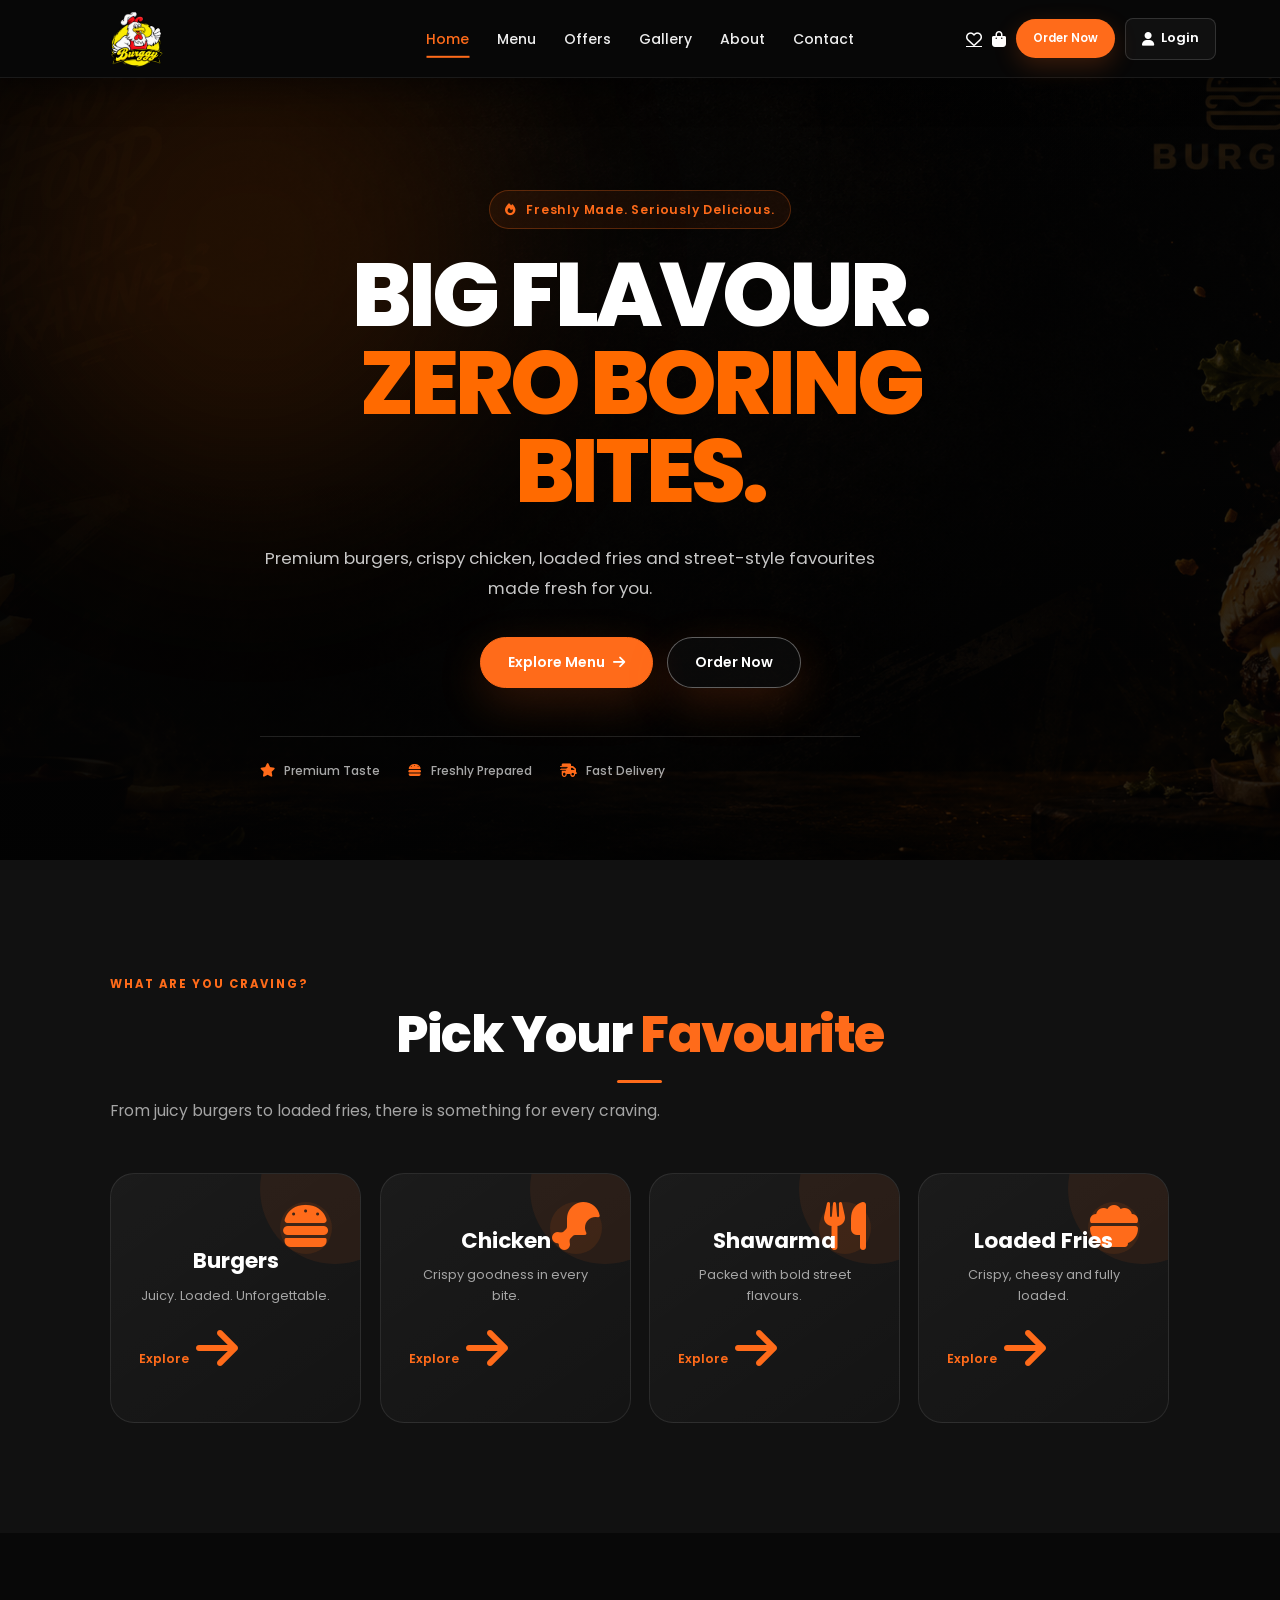
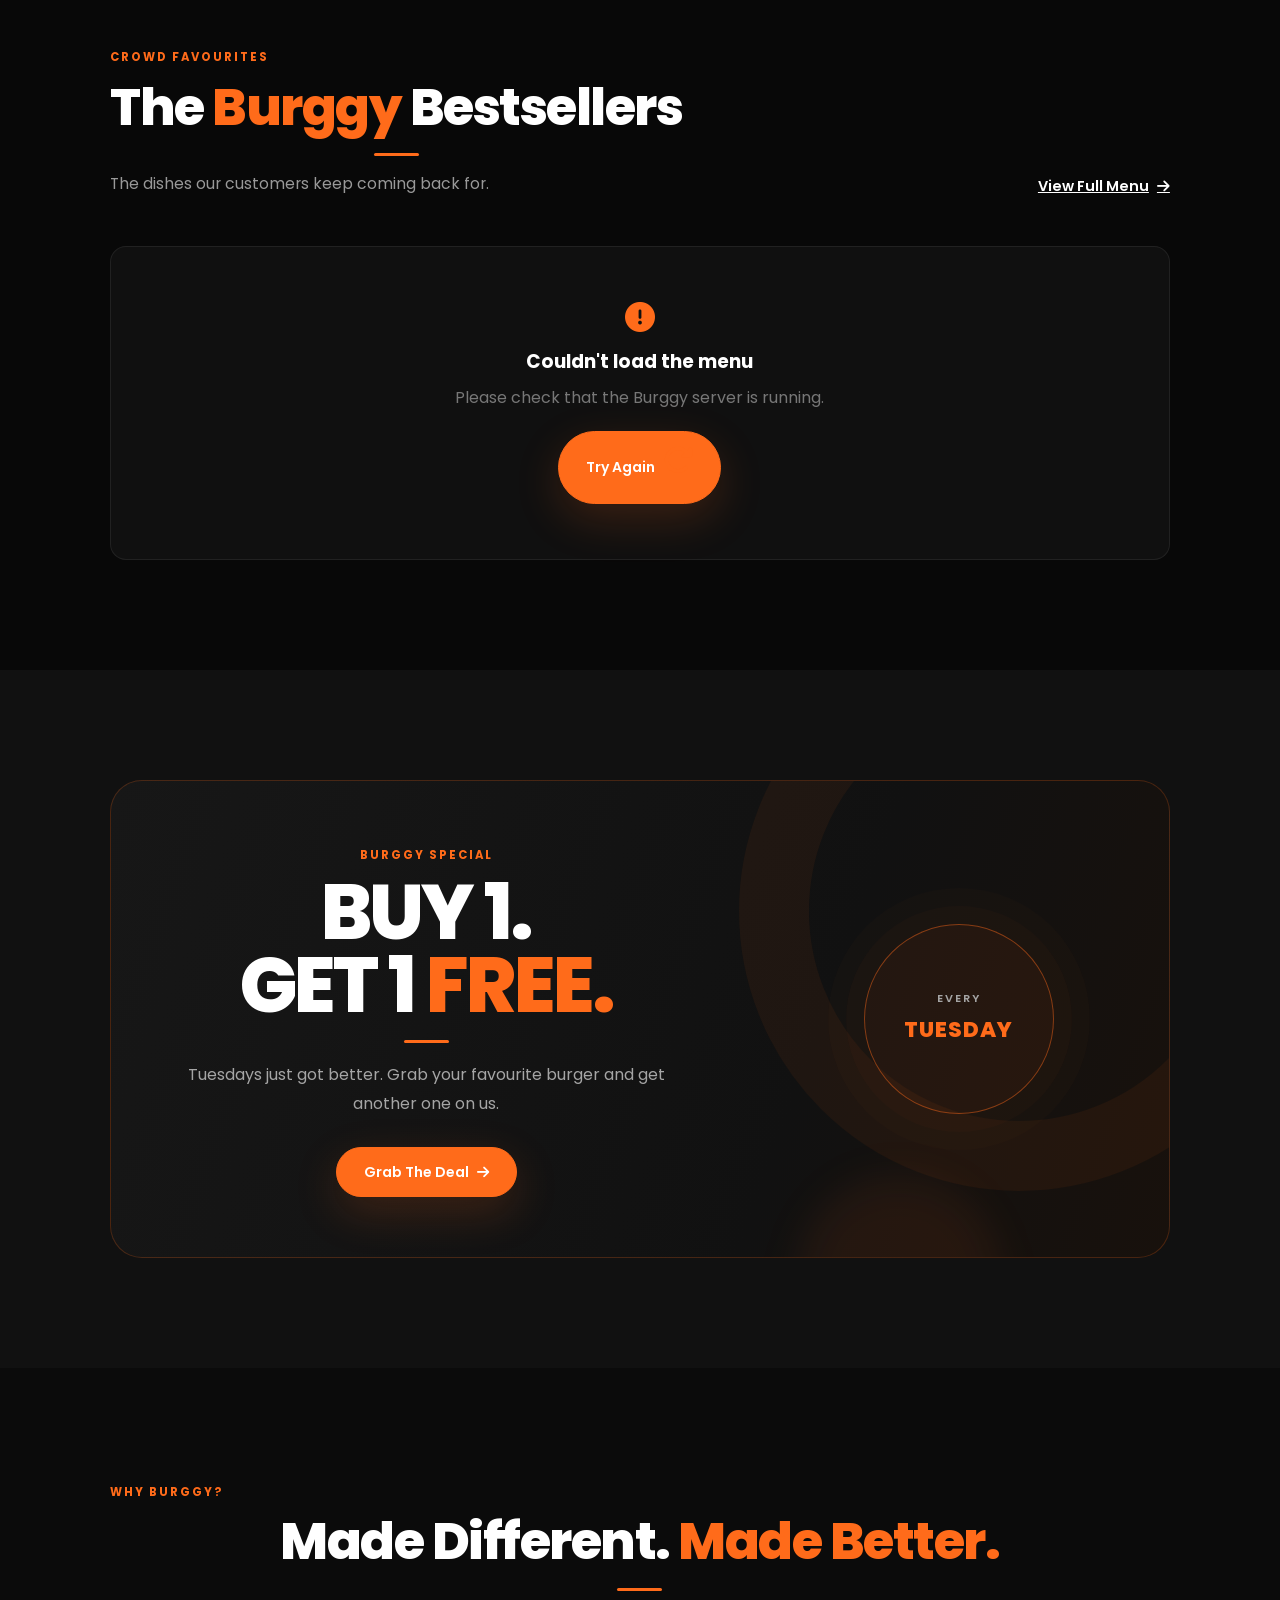
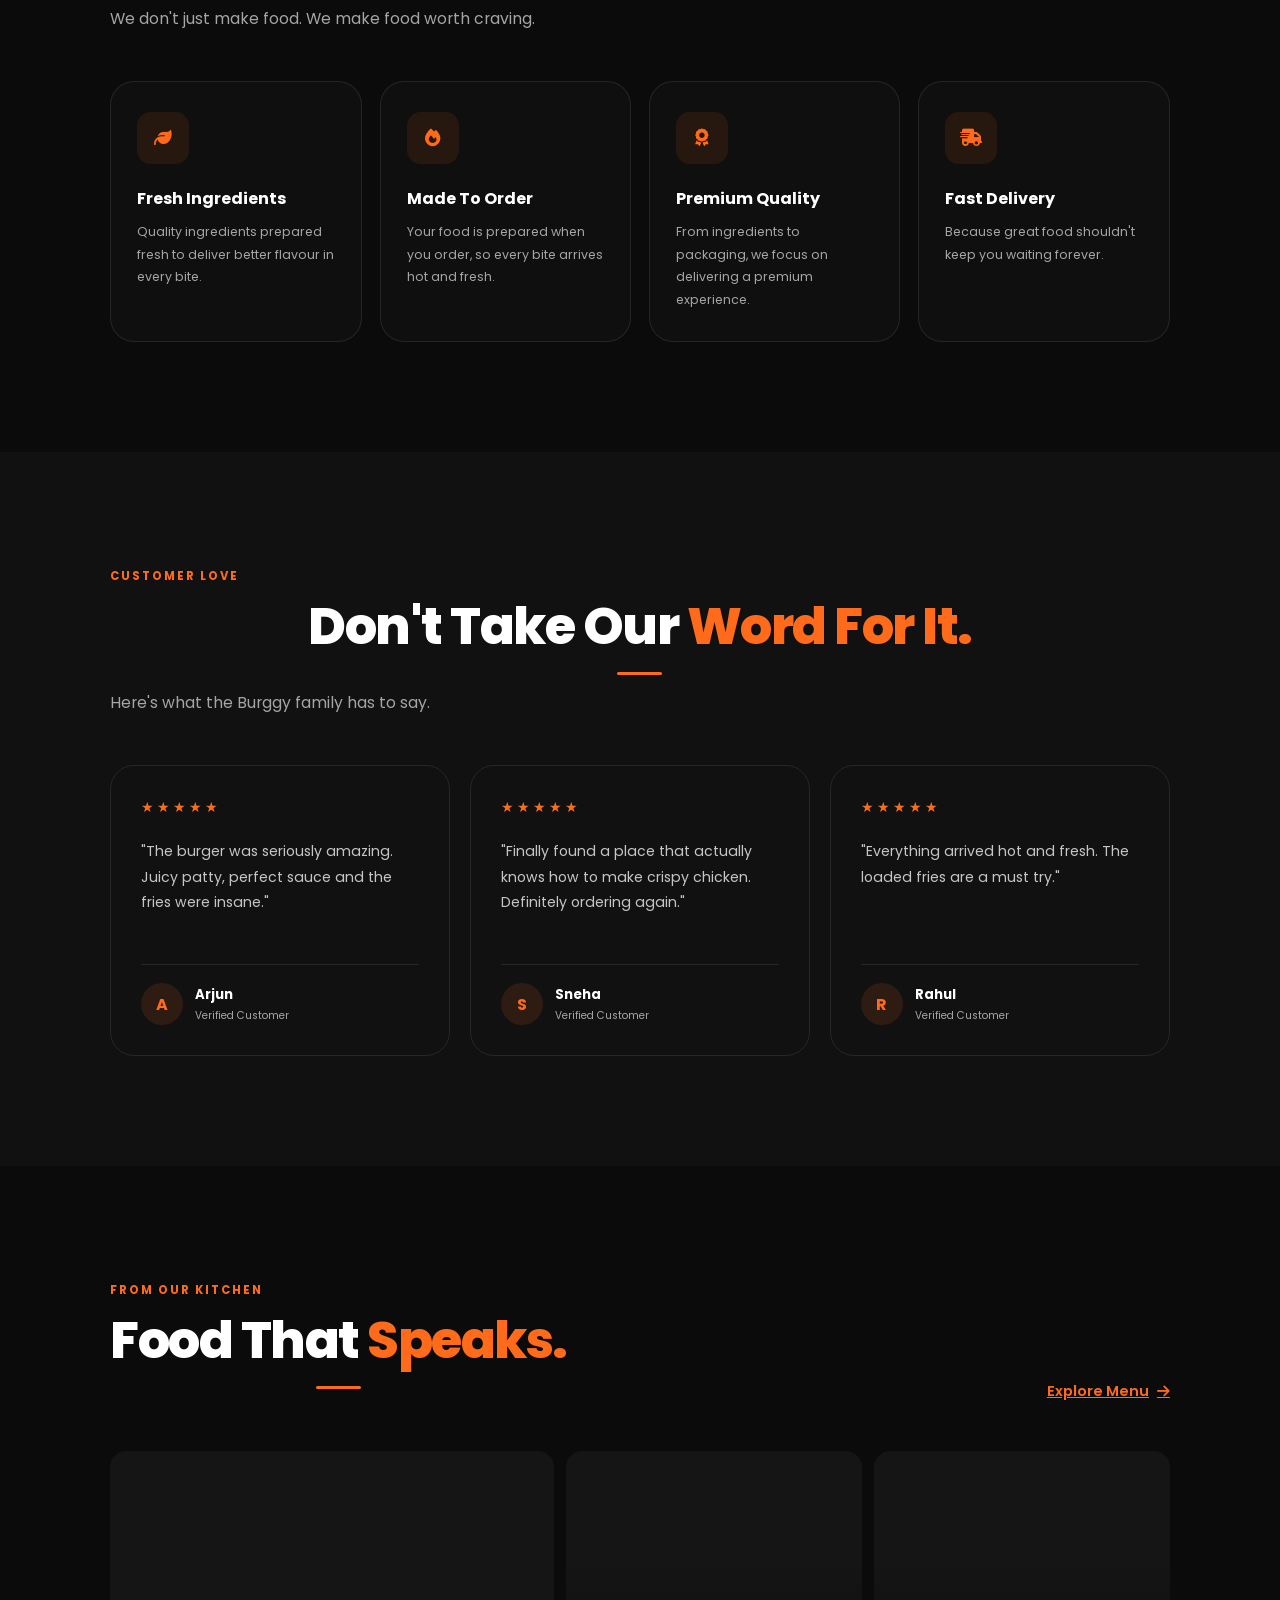
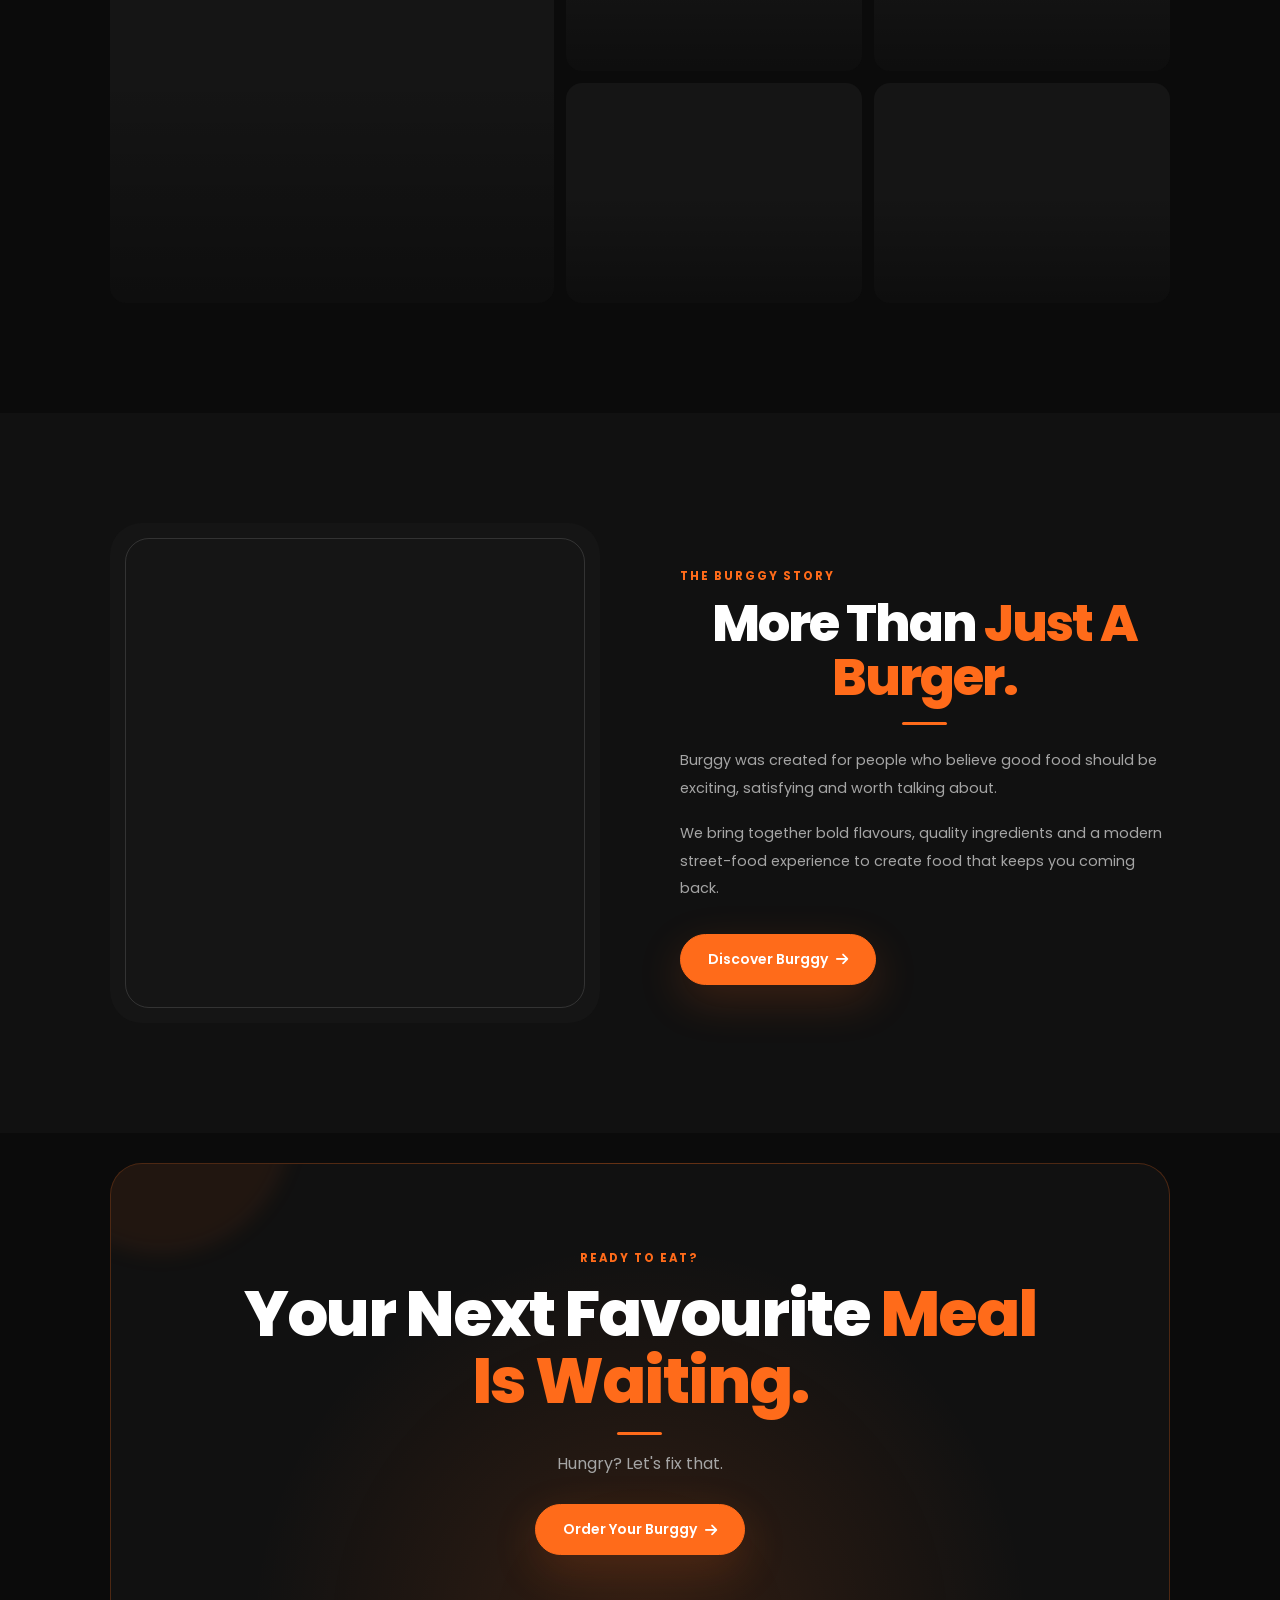
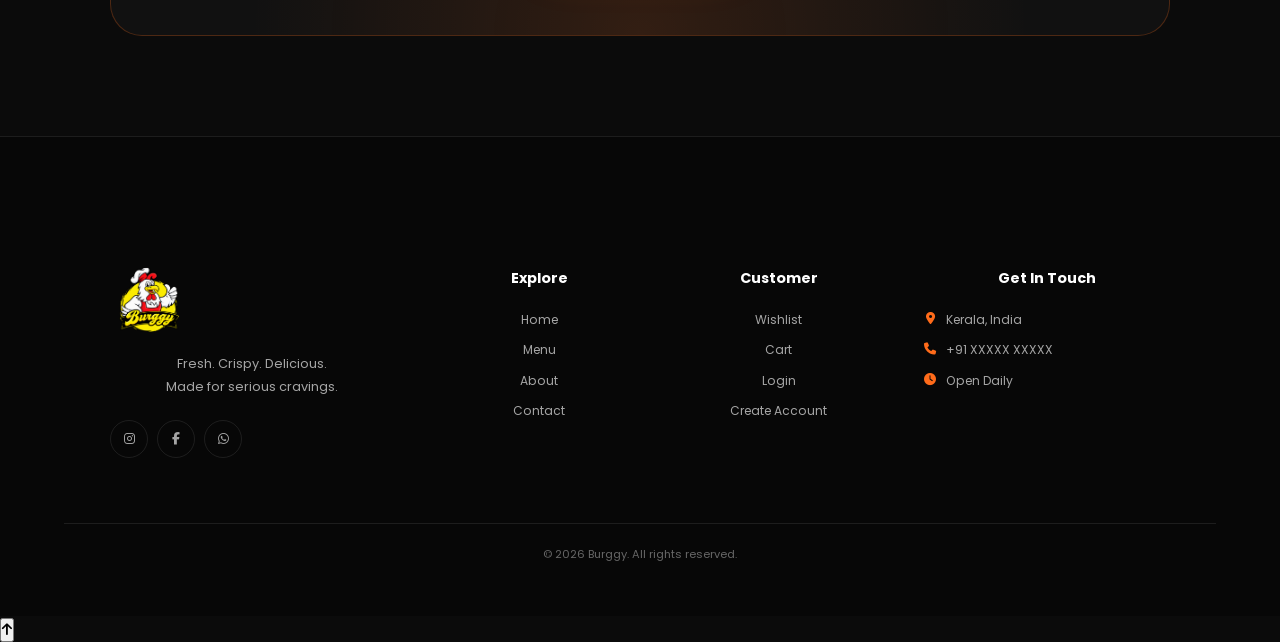
==== index.html @ fb77b7cc "Add files via upload" ====
<!DOCTYPE html>
<html lang="en">

<head>

    <meta charset="UTF-8">

    <meta name="viewport" content="width=device-width, initial-scale=1.0">

    <meta name="description"
        content="Burggy — Premium burgers, crispy chicken, shawarma, loaded fries and more. Freshly made, seriously delicious.">

    <meta name="keywords"
        content="Burggy, burgers, chicken, shawarma, loaded fries, food delivery, restaurant">

    <meta name="author" content="Burggy">

    <title>Burggy | Fresh. Crispy. Delicious.</title>


    <!-- ==============================
         GOOGLE FONT
    =============================== -->

    <link rel="preconnect" href="https://fonts.googleapis.com">

    <link rel="preconnect" href="https://fonts.gstatic.com" crossorigin>

    <link
        href="https://fonts.googleapis.com/css2?family=Poppins:wght@300;400;500;600;700;800&display=swap"
        rel="stylesheet">


    <!-- ==============================
         FONT AWESOME
    =============================== -->

    <link
        rel="stylesheet"
        href="https://cdnjs.cloudflare.com/ajax/libs/font-awesome/6.5.2/css/all.min.css">


   <!-- ==============================
     CSS
=============================== -->

<link rel="stylesheet" href="css/style.css">

<link rel="stylesheet" href="css/responsive.css">

<link rel="stylesheet" href="css/animations.css">


<!-- =====================================================
     PREMIUM BURGGY NAVBAR
====================================================== -->

<style>

    /* PREMIUM BLACK NAVBAR */

    .navbar {
        background: rgba(8, 8, 8, 0.97) !important;

        backdrop-filter: blur(20px);
        -webkit-backdrop-filter: blur(20px);

        border-bottom: 1px solid rgba(255, 255, 255, 0.08);

        box-shadow:
            0 10px 35px rgba(0, 0, 0, 0.45);

        z-index: 9999;

        transition: all 0.3s ease;
    }


    /* LOGO */

    .navbar .logo img {
        display: block;
    }


    /* NAV LINKS */

    .navbar .nav-links a {
        color: #eeeeee !important;

        transition:
            color 0.3s ease,
            transform 0.3s ease;
    }


    .navbar .nav-links a:hover {
        color: #ff6b1a !important;

        transform: translateY(-1px);
    }


    .navbar .nav-links a.active {
        color: #ff6b1a !important;
    }


    /* HEART + CART */

    .navbar .nav-icon {
        color: #ffffff !important;

        transition:
            color 0.3s ease,
            transform 0.3s ease;
    }


    .navbar .nav-icon:hover {
        color: #ff6b1a !important;

        transform: translateY(-2px);
    }


    /* ORDER BUTTON */

    .navbar .btn-small {
        background: #ff6b1a !important;

        color: #ffffff !important;

        border: none !important;

        box-shadow:
            0 8px 25px rgba(255, 107, 26, 0.20);

        transition:
            background 0.3s ease,
            transform 0.3s ease,
            box-shadow 0.3s ease;
    }


    .navbar .btn-small:hover {
        background: #ff7b32 !important;

        color: #ffffff !important;

        transform: translateY(-2px);

        box-shadow:
            0 12px 30px rgba(255, 107, 26, 0.30);
    }


    /* MOBILE NAVBAR */

    @media (max-width: 768px) {

        .navbar {
            background: rgba(8, 8, 8, 0.99) !important;
        }

    }

</style>
</head>


<body>


    <!-- =====================================================
         NAVBAR
    ====================================================== -->

    <header class="navbar">

        <div class="container nav-container">


            <!-- LOGO -->

            <a href="index.html" class="logo">

                <img
                    src="images/burggylogo.png"
                    alt="Burggy Logo">

            </a>


            <!-- NAVIGATION -->

            <nav class="nav-links">

                <a href="index.html" class="active">
                    Home
                </a>

                <a href="menu.html">
                    Menu
                </a>

                <a href="#">
                    Offers
                </a>

                <a href="#">
                    Gallery
                </a>

                <a href="about.html">
                    About
                </a>

                <a href="contact.html">
                    Contact
                </a>

            </nav>


            <!-- NAV ACTIONS -->

            <div class="nav-actions">

                <a
                    href="wishlist.html"
                    class="nav-icon"
                    aria-label="Wishlist">

                    <i class="fa-regular fa-heart"></i>

                </a>


                <a
                    href="cart.html"
                    class="nav-icon"
                    aria-label="Shopping Cart">

                    <i class="fa-solid fa-bag-shopping"></i>

                </a>


                <a
                    href="menu.html"
                    class="btn btn-small">

                    Order Now

                </a>
<a href="login.html" class="nav-login">
    <i class="fa-solid fa-user"></i>
    <span>Login</span>
</a>

            </div>


        </div>

    </header>



    <!-- =====================================================
         HERO SECTION
    ====================================================== -->

    <section class="hero">

        <div class="hero-overlay"></div>


        <div class="container hero-content">


            <span class="hero-tag">

                <i class="fa-solid fa-fire"></i>

                Freshly Made. Seriously Delicious.

            </span>


            <h1>

                BIG FLAVOUR.

                <br>

                <span>
                    ZERO BORING BITES.
                </span>

            </h1>


            <p>

                Premium burgers, crispy chicken, loaded fries
                and street-style favourites made fresh for you.

            </p>


            <div class="hero-buttons">


                <a
                    href="menu.html"
                    class="btn">

                    Explore Menu

                    <i class="fa-solid fa-arrow-right"></i>

                </a>


                <a
                    href="menu.html"
                    class="btn btn-outline">

                    Order Now

                </a>


            </div>


            <!-- TRUST -->

            <div class="hero-trust">


                <div class="trust-item">

                    <i class="fa-solid fa-star"></i>

                    <span>
                        Premium Taste
                    </span>

                </div>


                <div class="trust-item">

                    <i class="fa-solid fa-burger"></i>

                    <span>
                        Freshly Prepared
                    </span>

                </div>


                <div class="trust-item">

                    <i class="fa-solid fa-truck-fast"></i>

                    <span>
                        Fast Delivery
                    </span>

                </div>


            </div>


        </div>

    </section>



    <!-- =====================================================
         CATEGORY SECTION
    ====================================================== -->

    <section class="section categories-section">

        <div class="container">


            <div class="section-heading">


                <span class="section-eyebrow">

                    WHAT ARE YOU CRAVING?

                </span>


                <h2>

                    Pick Your
                    <span>Favourite</span>

                </h2>


                <p>

                    From juicy burgers to loaded fries,
                    there is something for every craving.

                </p>


            </div>



            <div class="category-grid">


                <!-- BURGERS -->

                <a
                    href="menu.html"
                    class="card category-card">

                    <div class="category-icon">

                        <i class="fa-solid fa-burger"></i>

                    </div>


                    <h3>
                        Burgers
                    </h3>


                    <p>
                        Juicy. Loaded. Unforgettable.
                    </p>


                    <span class="category-link">

                        Explore

                        <i class="fa-solid fa-arrow-right"></i>

                    </span>

                </a>



                <!-- CHICKEN -->

                <a
                    href="menu.html"
                    class="card category-card">

                    <div class="category-icon">

                        <i class="fa-solid fa-drumstick-bite"></i>

                    </div>


                    <h3>
                        Chicken
                    </h3>


                    <p>
                        Crispy goodness in every bite.
                    </p>


                    <span class="category-link">

                        Explore

                        <i class="fa-solid fa-arrow-right"></i>

                    </span>

                </a>



                <!-- SHAWARMA -->

                <a
                    href="menu.html"
                    class="card category-card">

                    <div class="category-icon">

                        <i class="fa-solid fa-utensils"></i>

                    </div>


                    <h3>
                        Shawarma
                    </h3>


                    <p>
                        Packed with bold street flavours.
                    </p>


                    <span class="category-link">

                        Explore

                        <i class="fa-solid fa-arrow-right"></i>

                    </span>

                </a>



                <!-- LOADED FRIES -->

                <a
                    href="menu.html"
                    class="card category-card">

                    <div class="category-icon">

                        <i class="fa-solid fa-bowl-food"></i>

                    </div>


                    <h3>
                        Loaded Fries
                    </h3>


                    <p>
                        Crispy, cheesy and fully loaded.
                    </p>


                    <span class="category-link">

                        Explore

                        <i class="fa-solid fa-arrow-right"></i>

                    </span>

                </a>


            </div>

        </div>

    </section>



    <!-- =====================================================
         BEST SELLERS
    ====================================================== -->

    <section class="section best-sellers">

        <div class="container">


            <div class="section-heading section-heading-row">


                <div>


                    <span class="section-eyebrow">

                        CROWD FAVOURITES

                    </span>


                    <h2>

                        The
                        <span>Burggy</span>
                        Bestsellers

                    </h2>


                    <p>

                        The dishes our customers keep coming
                        back for.

                    </p>


                </div>


                <a
                    href="menu.html"
                    class="text-link">

                    View Full Menu

                    <i class="fa-solid fa-arrow-right"></i>

                </a>


            </div>



            <!-- =================================================
                 DYNAMIC FOOD CONTAINER

                 Food will be loaded from:
                 http://localhost:5000/api/foods
            ================================================== -->

            <div
                class="food-grid"
                id="homeBestSellers">


                <!-- LOADING -->

                <div class="home-loading">

                    <i class="fa-solid fa-spinner fa-spin"></i>

                    <span>
                        Loading delicious food...
                    </span>

                </div>


            </div>


        </div>

    </section>



    <!-- =====================================================
         PROMOTIONAL BANNER
    ====================================================== -->

    <section class="section offer-section">

        <div class="container">


            <div class="offer">


                <div class="offer-content">


                    <span class="section-eyebrow">

                        BURGGY SPECIAL

                    </span>


                    <h2>

                        BUY 1.

                        <br>

                        GET 1
                        <span>FREE.</span>

                    </h2>


                    <p>

                        Tuesdays just got better.
                        Grab your favourite burger and
                        get another one on us.

                    </p>


                    <a
                        href="menu.html"
                        class="btn">

                        Grab The Deal

                        <i class="fa-solid fa-arrow-right"></i>

                    </a>


                </div>



                <div class="offer-side">


                    <div class="offer-circle">


                        <span>
                            EVERY
                        </span>


                        <strong>
                            TUESDAY
                        </strong>


                    </div>


                </div>


            </div>

        </div>

    </section>



    <!-- =====================================================
         WHY BURGGY
    ====================================================== -->

    <section class="section why-section">

        <div class="container">


            <div class="section-heading">


                <span class="section-eyebrow">

                    WHY BURGGY?

                </span>


                <h2>

                    Made Different.

                    <span>
                        Made Better.
                    </span>

                </h2>


                <p>

                    We don't just make food.
                    We make food worth craving.

                </p>


            </div>



            <div class="why-grid">


                <!-- WHY 1 -->

                <div class="why-card">


                    <div class="why-icon">

                        <i class="fa-solid fa-leaf"></i>

                    </div>


                    <h3>
                        Fresh Ingredients
                    </h3>


                    <p>

                        Quality ingredients prepared fresh
                        to deliver better flavour in every bite.

                    </p>


                </div>



                <!-- WHY 2 -->

                <div class="why-card">


                    <div class="why-icon">

                        <i class="fa-solid fa-fire"></i>

                    </div>


                    <h3>
                        Made To Order
                    </h3>


                    <p>

                        Your food is prepared when you order,
                        so every bite arrives hot and fresh.

                    </p>


                </div>



                <!-- WHY 3 -->

                <div class="why-card">


                    <div class="why-icon">

                        <i class="fa-solid fa-award"></i>

                    </div>


                    <h3>
                        Premium Quality
                    </h3>


                    <p>

                        From ingredients to packaging,
                        we focus on delivering a premium experience.

                    </p>


                </div>



                <!-- WHY 4 -->

                <div class="why-card">


                    <div class="why-icon">

                        <i class="fa-solid fa-truck-fast"></i>

                    </div>


                    <h3>
                        Fast Delivery
                    </h3>


                    <p>

                        Because great food shouldn't keep
                        you waiting forever.

                    </p>


                </div>


            </div>

        </div>

    </section>



    <!-- =====================================================
         CUSTOMER REVIEWS
    ====================================================== -->

    <section class="section reviews-section">

        <div class="container">


            <div class="section-heading">


                <span class="section-eyebrow">

                    CUSTOMER LOVE

                </span>


                <h2>

                    Don't Take Our

                    <span>
                        Word For It.
                    </span>

                </h2>


                <p>

                    Here's what the Burggy family has to say.

                </p>


            </div>



            <div class="review-grid">


                <!-- REVIEW 1 -->

                <div class="review-card">


                    <div class="review-stars">

                        ★★★★★

                    </div>


                    <p>

                        "The burger was seriously amazing.
                        Juicy patty, perfect sauce and the fries
                        were insane."

                    </p>


                    <div class="review-user">


                        <div class="review-avatar">
                            A
                        </div>


                        <div>

                            <strong>
                                Arjun
                            </strong>

                            <span>
                                Verified Customer
                            </span>

                        </div>


                    </div>


                </div>



                <!-- REVIEW 2 -->

                <div class="review-card">


                    <div class="review-stars">

                        ★★★★★

                    </div>


                    <p>

                        "Finally found a place that actually
                        knows how to make crispy chicken.
                        Definitely ordering again."

                    </p>


                    <div class="review-user">


                        <div class="review-avatar">
                            S
                        </div>


                        <div>

                            <strong>
                                Sneha
                            </strong>

                            <span>
                                Verified Customer
                            </span>

                        </div>


                    </div>


                </div>



                <!-- REVIEW 3 -->

                <div class="review-card">


                    <div class="review-stars">

                        ★★★★★

                    </div>


                    <p>

                        "Everything arrived hot and fresh.
                        The loaded fries are a must try."

                    </p>


                    <div class="review-user">


                        <div class="review-avatar">
                            R
                        </div>


                        <div>

                            <strong>
                                Rahul
                            </strong>

                            <span>
                                Verified Customer
                            </span>

                        </div>


                    </div>


                </div>


            </div>

        </div>

    </section>



    <!-- =====================================================
         FOOD GALLERY
    ====================================================== -->

    <section class="section gallery-section">

        <div class="container">


            <div class="section-heading section-heading-row">


                <div>


                    <span class="section-eyebrow">

                        FROM OUR KITCHEN

                    </span>


                    <h2>

                        Food That

                        <span>
                            Speaks.
                        </span>

                    </h2>


                </div>


                <a
                    href="menu.html"
                    class="text-link">

                    Explore Menu

                    <i class="fa-solid fa-arrow-right"></i>

                </a>


            </div>



            <div class="gallery-grid">


                <div class="gallery-item gallery-large">

                    <img
                        src="images/gallery1.jpg"
                        alt="Burggy food"
                        onerror="this.style.display='none'">

                </div>


                <div class="gallery-item">

                    <img
                        src="images/gallery2.jpg"
                        alt="Burggy burger"
                        onerror="this.style.display='none'">

                </div>


                <div class="gallery-item">

                    <img
                        src="images/gallery3.jpg"
                        alt="Burggy chicken"
                        onerror="this.style.display='none'">

                </div>


                <div class="gallery-item">

                    <img
                        src="images/gallery4.jpg"
                        alt="Burggy fries"
                        onerror="this.style.display='none'">

                </div>


                <div class="gallery-item">

                    <img
                        src="images/gallery5.jpg"
                        alt="Burggy meal"
                        onerror="this.style.display='none'">

                </div>


            </div>

        </div>

    </section>



    <!-- =====================================================
         BRAND STORY
    ====================================================== -->

    <section class="section story-section">

        <div class="container">


            <div class="story-grid">


                <div class="story-image">

                    <img
                        src="images/about-burggy.jpg"
                        alt="Burggy restaurant"
                        onerror="this.style.display='none'">

                </div>


                <div class="story-content">


                    <span class="section-eyebrow">

                        THE BURGGY STORY

                    </span>


                    <h2>

                        More Than

                        <span>
                            Just A Burger.
                        </span>

                    </h2>


                    <p>

                        Burggy was created for people who believe
                        good food should be exciting, satisfying
                        and worth talking about.

                    </p>


                    <p>

                        We bring together bold flavours,
                        quality ingredients and a modern
                        street-food experience to create food
                        that keeps you coming back.

                    </p>


                    <a
                        href="about.html"
                        class="btn">

                        Discover Burggy

                        <i class="fa-solid fa-arrow-right"></i>

                    </a>


                </div>


            </div>

        </div>

    </section>



    <!-- =====================================================
         FINAL CTA
    ====================================================== -->

    <section class="section cta-section">

        <div class="container">


            <div class="cta-box">


                <span class="section-eyebrow">

                    READY TO EAT?

                </span>


                <h2>

                    Your Next Favourite

                    <span>
                        Meal Is Waiting.
                    </span>

                </h2>


                <p>

                    Hungry? Let's fix that.

                </p>


                <a
                    href="menu.html"
                    class="btn">

                    Order Your Burggy

                    <i class="fa-solid fa-arrow-right"></i>

                </a>


            </div>

        </div>

    </section>



    <!-- =====================================================
         FOOTER
    ====================================================== -->

    <footer class="footer">


        <div class="container footer-grid">


            <!-- BRAND -->

            <div class="footer-brand">


                <img
                    src="images/burggylogo.png"
                    alt="Burggy Logo">


                <p>

                    Fresh. Crispy. Delicious.

                    <br>

                    Made for serious cravings.

                </p>


                <div class="social-links">


                    <a
                        href="#"
                        aria-label="Instagram">

                        <i class="fa-brands fa-instagram"></i>

                    </a>


                    <a
                        href="#"
                        aria-label="Facebook">

                        <i class="fa-brands fa-facebook-f"></i>

                    </a>


                    <a
                        href="#"
                        aria-label="WhatsApp">

                        <i class="fa-brands fa-whatsapp"></i>

                    </a>


                </div>


            </div>



            <!-- QUICK LINKS -->

            <div class="footer-column">


                <h4>
                    Explore
                </h4>


                <a href="index.html">
                    Home
                </a>


                <a href="menu.html">
                    Menu
                </a>


                <a href="about.html">
                    About
                </a>


                <a href="contact.html">
                    Contact
                </a>


            </div>



            <!-- CUSTOMER -->

            <div class="footer-column">


                <h4>
                    Customer
                </h4>


                <a href="wishlist.html">
                    Wishlist
                </a>


                <a href="cart.html">
                    Cart
                </a>


                <a href="login.html">
                    Login
                </a>


                <a href="register.html">
                    Create Account
                </a>


            </div>



            <!-- CONTACT -->

            <div class="footer-column">


                <h4>
                    Get In Touch
                </h4>


                <p>

                    <i class="fa-solid fa-location-dot"></i>

                    Kerala, India

                </p>


                <p>

                    <i class="fa-solid fa-phone"></i>

                    +91 XXXXX XXXXX

                </p>


                <p>

                    <i class="fa-solid fa-clock"></i>

                    Open Daily

                </p>


            </div>


        </div>



        <!-- FOOTER BOTTOM -->

        <div class="footer-bottom">


            <div class="container">


                <p>

                    © 2026 Burggy.
                    All rights reserved.

                </p>


            </div>

        </div>


    </footer>



    <!-- =====================================================
         JAVASCRIPT
    ====================================================== -->

    <script src="js/script.js"></script>

    <script src="js/home.js"></script>


</body>

</html>
---- css/style.css ----
/* =========================================================
   BURGGY — PREMIUM DESIGN SYSTEM
   PHASE 1
   ========================================================= */


/* =========================================================
   1. DESIGN TOKENS
   ========================================================= */

:root {
    --bg: #0b0b0b;
    --bg-soft: #111111;
    --bg-card: #161616;
    --bg-card-hover: #1c1c1c;

    --cream: #f7f2e8;
    --cream-soft: #d9d2c5;

    --orange: #ff6b1a;
    --orange-light: #ff8a42;
    --orange-dark: #d94f00;

    --white: #ffffff;
    --text: #f5f5f5;
    --text-muted: #a5a5a5;

    --border: rgba(255, 255, 255, 0.09);
    --border-hover: rgba(255, 107, 26, 0.45);

    --shadow: 0 20px 60px rgba(0, 0, 0, 0.35);
    --shadow-orange: 0 15px 45px rgba(255, 107, 26, 0.18);

    --radius-sm: 10px;
    --radius-md: 16px;
    --radius-lg: 24px;
    --radius-xl: 32px;

    --container: 1280px;

    --transition: 0.3s ease;
}


/* =========================================================
   2. RESET
   ========================================================= */

* {
    margin: 0;
    padding: 0;
    box-sizing: border-box;
    scroll-behavior: smooth;
}

html {
    scroll-behavior: smooth;
}

body {
    font-family: 'Poppins', sans-serif;
    background: var(--bg);
    color: var(--text);
    line-height: 1.6;
    overflow-x: hidden;
}

body::selection {
    background: var(--orange);
    color: var(--white);
}

img {
    max-width: 100%;
    display: block;
}

a {
    color: inherit;
}

button,
input,
textarea,
select {
    font-family: inherit;
}

button {
    cursor: pointer;
}


/* =========================================================
   3. SCROLLBAR
   ========================================================= */

::-webkit-scrollbar {
    width: 8px;
}

::-webkit-scrollbar-track {
    background: #080808;
}

::-webkit-scrollbar-thumb {
    background: #333;
    border-radius: 20px;
}

::-webkit-scrollbar-thumb:hover {
    background: var(--orange);
}


/* =========================================================
   4. GLOBAL CONTAINER
   ========================================================= */

.container {
    width: min(92%, var(--container));
    margin: 0 auto;
}


/* =========================================================
   5. NAVBAR
   ========================================================= */

.navbar {
    position: fixed;
    top: 0;
    left: 0;

    width: 100%;
    min-height: 78px;

    display: flex;
    justify-content: space-between;
    align-items: center;

    padding: 15px 5%;

    background: rgba(10, 10, 10, 0.78);
    backdrop-filter: blur(18px);
    -webkit-backdrop-filter: blur(18px);

    border-bottom: 1px solid rgba(255, 255, 255, 0.06);

    z-index: 1000;

    transition:
        background var(--transition),
        box-shadow var(--transition),
        padding var(--transition);
}

.navbar.scrolled {
    background: rgba(8, 8, 8, 0.95);
    box-shadow: 0 10px 35px rgba(0, 0, 0, 0.35);
}


/* =========================================================
   6. LOGO
   ========================================================= */

.logo {
    display: flex;
    align-items: center;
    text-decoration: none;
}

.logo img {
    width: 145px;
    max-height: 55px;
    object-fit: contain;

    transition:
        transform var(--transition),
        opacity var(--transition);
}

.logo:hover img {
    transform: scale(1.04);
    opacity: 0.9;
}


/* =========================================================
   7. NAVIGATION
   ========================================================= */

.nav-links {
    display: flex;
    align-items: center;
    gap: 32px;

    list-style: none;
}

.nav-links a {
    position: relative;

    color: #d7d7d7;

    text-decoration: none;

    font-size: 14px;
    font-weight: 500;

    transition:
        color var(--transition),
        transform var(--transition);
}

.nav-links a::after {
    content: "";

    position: absolute;
    left: 50%;
    bottom: -8px;

    width: 0;
    height: 2px;

    background: var(--orange);

    transform: translateX(-50%);

    transition: width var(--transition);
}

.nav-links a:hover {
    color: var(--white);
}

.nav-links a:hover::after {
    width: 100%;
}

.nav-links a.active {
    color: var(--white);
}

.nav-links a.active::after {
    width: 100%;
}


/* =========================================================
   8. BUTTON SYSTEM
   ========================================================= */

.btn {
    display: inline-flex;
    align-items: center;
    justify-content: center;
    gap: 8px;

    background: var(--orange);
    color: var(--white);

    padding: 13px 27px;

    border: 1px solid var(--orange);
    border-radius: 999px;

    text-decoration: none;

    font-size: 14px;
    font-weight: 600;

    box-shadow: var(--shadow-orange);

    transition:
        transform var(--transition),
        background var(--transition),
        box-shadow var(--transition);
}

.btn:hover {
    background: var(--orange-light);
    transform: translateY(-3px);
    box-shadow: 0 18px 45px rgba(255, 107, 26, 0.28);
}

.btn:active {
    transform: translateY(-1px);
}


/* =========================================================
   9. OUTLINE BUTTON
   ========================================================= */

.btn-outline {
    display: inline-flex;
    align-items: center;
    justify-content: center;
    gap: 8px;

    padding: 13px 27px;

    border: 1px solid rgba(255, 255, 255, 0.35);
    border-radius: 999px;

    color: var(--white);

    text-decoration: none;

    font-size: 14px;
    font-weight: 600;

    background: rgba(255, 255, 255, 0.03);

    transition:
        background var(--transition),
        border-color var(--transition),
        transform var(--transition);
}

.btn-outline:hover {
    background: var(--white);
    border-color: var(--white);
    color: #111;

    transform: translateY(-3px);
}


/* =========================================================
   10. HERO
   ========================================================= */

.hero {
    position: relative;

    min-height: 100vh;

    display: flex;
    align-items: center;
    justify-content: center;

    padding: 120px 5% 80px;

    text-align: center;

    color: var(--white);

    background:
        linear-gradient(
            90deg,
            rgba(0, 0, 0, 0.86) 0%,
            rgba(0, 0, 0, 0.58) 50%,
            rgba(0, 0, 0, 0.82) 100%
        ),
        url("../images/hero.jpg") center/cover no-repeat;

    isolation: isolate;
}

.hero::before {
    content: "";

    position: absolute;
    inset: 0;

    background:
        radial-gradient(
            circle at 50% 45%,
            rgba(255, 107, 26, 0.10),
            transparent 45%
        );

    z-index: -1;
}

.hero::after {
    content: "";

    position: absolute;
    left: 0;
    right: 0;
    bottom: 0;

    height: 180px;

    background: linear-gradient(
        to bottom,
        transparent,
        var(--bg)
    );

    z-index: -1;
}


/* =========================================================
   11. HERO CONTENT
   ========================================================= */

.hero-content {
    max-width: 850px;
    animation: heroReveal 1s ease forwards;
}

.hero-content h1 {
    font-size: clamp(48px, 7vw, 88px);

    line-height: 1.02;

    letter-spacing: -3px;

    font-weight: 700;

    margin-bottom: 25px;

    color: var(--white);
}

.hero-content h1 span {
    color: var(--orange);
}

.hero-content p {
    max-width: 700px;

    margin: 0 auto 38px;

    color: #d0d0d0;

    font-size: clamp(16px, 2vw, 20px);

    line-height: 1.8;
}

.hero-buttons {
    display: flex;
    justify-content: center;
    align-items: center;
    gap: 14px;
}


/* =========================================================
   12. SECTION SYSTEM
   ========================================================= */

section {
    position: relative;

    padding: 110px 5%;
}

section:nth-of-type(even) {
    background: var(--bg-soft);
}

section h2 {
    position: relative;

    text-align: center;

    color: var(--white);

    font-size: clamp(32px, 4vw, 48px);

    line-height: 1.15;

    letter-spacing: -1px;

    margin-bottom: 55px;
}

section h2::after {
    content: "";

    display: block;

    width: 45px;
    height: 3px;

    margin: 18px auto 0;

    border-radius: 10px;

    background: var(--orange);
}


/* =========================================================
   13. SECTION LABEL
   ========================================================= */

.section-label {
    display: block;

    margin-bottom: 12px;

    text-align: center;

    color: var(--orange);

    font-size: 12px;
    font-weight: 700;

    text-transform: uppercase;
    letter-spacing: 3px;
}


/* =========================================================
   14. CATEGORY CARDS
   ========================================================= */

.cards {
    max-width: var(--container);
    margin: 0 auto;

    display: grid;

    grid-template-columns:
        repeat(auto-fit, minmax(220px, 1fr));

    gap: 22px;
}

.card {
    position: relative;

    padding: 38px 28px;

    background:
        linear-gradient(
            145deg,
            #181818,
            #101010
        );

    border: 1px solid var(--border);

    border-radius: var(--radius-lg);

    text-align: center;

    overflow: hidden;

    transition:
        transform var(--transition),
        border-color var(--transition),
        background var(--transition),
        box-shadow var(--transition);
}

.card::before {
    content: "";

    position: absolute;

    width: 130px;
    height: 130px;

    top: -70px;
    right: -70px;

    border-radius: 50%;

    background: rgba(255, 107, 26, 0.10);

    transition: transform 0.5s ease;
}

.card:hover {
    transform: translateY(-8px);

    border-color: var(--border-hover);

    background: var(--bg-card-hover);

    box-shadow: var(--shadow);
}

.card:hover::before {
    transform: scale(2);
}

.card i {
    position: relative;

    font-size: 48px;

    color: var(--orange);

    margin-bottom: 22px;

    transition:
        transform var(--transition),
        color var(--transition);
}

.card:hover i {
    transform: scale(1.08);
    color: var(--orange-light);
}

.card h3 {
    position: relative;

    color: var(--white);

    font-size: 20px;

    margin-bottom: 8px;
}

.card p {
    position: relative;

    color: var(--text-muted);

    font-size: 14px;
}


/* =========================================================
   15. FOOD GRID
   ========================================================= */

.food-grid {
    max-width: var(--container);
    margin: 0 auto;

    display: grid;

    grid-template-columns:
        repeat(auto-fit, minmax(270px, 1fr));

    gap: 25px;
}


/* =========================================================
   16. FOOD CARD
   ========================================================= */

.food-card {
    position: relative;

    background: var(--bg-card);

    border: 1px solid var(--border);

    border-radius: var(--radius-lg);

    overflow: hidden;

    box-shadow: 0 15px 45px rgba(0, 0, 0, 0.20);

    transition:
        transform var(--transition),
        border-color var(--transition),
        box-shadow var(--transition);
}

.food-card:hover {
    transform: translateY(-8px);

    border-color: var(--border-hover);

    box-shadow: 0 25px 60px rgba(0, 0, 0, 0.38);
}


/* =========================================================
   17. FOOD IMAGE
   ========================================================= */

.food-card img {
    width: 100%;
    height: 245px;

    object-fit: cover;

    transition:
        transform 0.6s ease,
        filter 0.6s ease;
}

.food-card:hover img {
    transform: scale(1.06);
    filter: brightness(1.05);
}


/* =========================================================
   18. FOOD CONTENT
   ========================================================= */

.food-card h3 {
    padding: 22px 22px 8px;

    color: var(--white);

    font-size: 20px;
    font-weight: 600;
}

.food-card p {
    padding: 0 22px;

    color: var(--text-muted);

    font-size: 14px;

    line-height: 1.7;
}

.food-card span {
    display: block;

    padding: 18px 22px;

    color: var(--orange);

    font-size: 23px;
    font-weight: 700;
}


/* =========================================================
   19. FOOD CARD BUTTON
   ========================================================= */

.food-card button {
    width: calc(100% - 44px);

    margin: 0 22px 22px;

    padding: 13px 18px;

    border: 1px solid var(--orange);

    border-radius: 12px;

    background: var(--orange);

    color: var(--white);

    font-size: 14px;
    font-weight: 600;

    transition:
        background var(--transition),
        transform var(--transition),
        box-shadow var(--transition);
}

.food-card button:hover {
    background: var(--orange-light);

    transform: translateY(-2px);

    box-shadow: var(--shadow-orange);
}


/* =========================================================
   20. OFFER SECTION
   ========================================================= */

.offer {
    position: relative;

    overflow: hidden;

    background:
        radial-gradient(
            circle at 20% 50%,
            rgba(255, 107, 26, 0.20),
            transparent 35%
        ),
        linear-gradient(
            135deg,
            #17100c,
            #0d0d0d
        );

    color: var(--white);

    text-align: center;

    border-top: 1px solid rgba(255, 107, 26, 0.12);
    border-bottom: 1px solid rgba(255, 107, 26, 0.12);
}

.offer::before {
    content: "";

    position: absolute;

    width: 300px;
    height: 300px;

    right: -100px;
    top: -150px;

    border-radius: 50%;

    border: 1px solid rgba(255, 107, 26, 0.15);
}

.offer h1 {
    position: relative;

    font-size: clamp(42px, 6vw, 72px);

    line-height: 1;

    margin: 20px 0;

    color: var(--white);

    letter-spacing: -2px;
}

.offer h1 span {
    color: var(--orange);
}

.offer p {
    position: relative;

    max-width: 600px;

    margin: 0 auto 30px;

    color: var(--cream-soft);

    font-size: 16px;
}


/* =========================================================
   21. CONTACT
   ========================================================= */

.contact {
    text-align: center;

    background: var(--bg);
}

.contact p {
    margin: 13px 0;

    color: var(--text-muted);

    font-size: 16px;
}

.contact p strong {
    color: var(--white);
}


/* =========================================================
   22. FOOTER
   ========================================================= */

footer {
    padding: 55px 5% 30px;

    background: #070707;

    color: var(--text-muted);

    text-align: center;

    border-top: 1px solid rgba(255, 255, 255, 0.06);
}

footer p {
    font-size: 13px;
}

footer a {
    color: var(--cream-soft);

    text-decoration: none;

    transition: color var(--transition);
}

footer a:hover {
    color: var(--orange);
}


/* =========================================================
   23. UTILITY CLASSES
   ========================================================= */

.text-orange {
    color: var(--orange);
}

.text-center {
    text-align: center;
}

.hidden {
    opacity: 0;

    transform: translateY(40px);

    transition:
        opacity 0.8s ease,
        transform 0.8s ease;
}

.show {
    opacity: 1;

    transform: translateY(0);
}


/* =========================================================
   24. PREMIUM DIVIDER
   ========================================================= */

.premium-divider {
    width: 100%;
    height: 1px;

    background:
        linear-gradient(
            90deg,
            transparent,
            rgba(255, 107, 26, 0.45),
            transparent
        );

    margin: 10px 0;
}


/* =========================================================
   25. FOCUS STATES
   ========================================================= */

a:focus-visible,
button:focus-visible,
input:focus-visible,
textarea:focus-visible,
select:focus-visible {
    outline: 2px solid var(--orange);
    outline-offset: 3px;
}


/* =========================================================
   26. HERO ANIMATION
   ========================================================= */

@keyframes heroReveal {

    from {
        opacity: 0;
        transform: translateY(25px);
    }

    to {
        opacity: 1;
        transform: translateY(0);
    }

}


/* =========================================================
   27. FLOATING ANIMATION
   ========================================================= */

@keyframes floating {

    0%,
    100% {
        transform: translateY(0);
    }

    50% {
        transform: translateY(-8px);
    }

}

.float {
    animation: floating 4s ease-in-out infinite;
}


/* =========================================================
   28. RESPONSIVE — TABLET
   ========================================================= */

@media (max-width: 992px) {

    .navbar {
        padding: 14px 4%;
    }

    .nav-links {
        gap: 20px;
    }

    .nav-links a {
        font-size: 13px;
    }

    .logo img {
        width: 125px;
    }

    section {
        padding: 90px 5%;
    }

    .food-grid {
        grid-template-columns:
            repeat(2, minmax(0, 1fr));
    }

}


/* =========================================================
   29. RESPONSIVE — MOBILE
   ========================================================= */

@media (max-width: 768px) {

    .navbar {
        position: relative;

        flex-direction: column;

        gap: 14px;

        padding: 15px 5%;
    }

    .nav-links {
        width: 100%;

        display: flex;

        flex-wrap: wrap;

        justify-content: center;

        gap: 14px 20px;
    }

    .nav-links a {
        font-size: 12px;
    }

    .hero {
        min-height: 90vh;

        padding:
            90px 5% 70px;
    }

    .hero-content h1 {
        font-size: clamp(42px, 12vw, 60px);

        letter-spacing: -2px;
    }

    .hero-content p {
        font-size: 15px;

        line-height: 1.7;
    }

    .hero-buttons {
        flex-direction: column;

        width: 100%;
    }

    .hero-buttons .btn,
    .hero-buttons .btn-outline {
        width: min(100%, 280px);
    }

    section {
        padding: 75px 5%;
    }

    section h2 {
        font-size: 32px;

        margin-bottom: 40px;
    }

    .cards {
        grid-template-columns:
            repeat(2, minmax(0, 1fr));

        gap: 14px;
    }

    .card {
        padding: 28px 15px;
    }

    .card i {
        font-size: 38px;
    }

    .card h3 {
        font-size: 16px;
    }

    .food-grid {
        grid-template-columns: 1fr;

        gap: 20px;
    }

    .food-card img {
        height: 230px;
    }

    .offer h1 {
        font-size: 44px;
    }

}


/* =========================================================
   30. RESPONSIVE — SMALL MOBILE
   ========================================================= */

@media (max-width: 480px) {

    .navbar {
        gap: 12px;
    }

    .logo img {
        width: 115px;
    }

    .nav-links {
        gap: 10px 14px;
    }

    .nav-links a {
        font-size: 11px;
    }

    .hero {
        min-height: 85vh;
    }

    .hero-content h1 {
        font-size: 40px;
    }

    .hero-content p {
        font-size: 14px;
    }

    .cards {
        grid-template-columns: 1fr 1fr;
    }

    .card {
        padding: 24px 10px;
    }

    .card i {
        font-size: 32px;
        margin-bottom: 12px;
    }

    .card h3 {
        font-size: 14px;
    }

    .food-card h3 {
        font-size: 18px;
    }

    .offer h1 {
        font-size: 36px;
    }

}


/* =========================================================
   31. REDUCED MOTION
   ========================================================= */

@media (prefers-reduced-motion: reduce) {

    *,
    *::before,
    *::after {
        scroll-behavior: auto !important;

        animation-duration: 0.01ms !important;
        animation-iteration-count: 1 !important;

        transition-duration: 0.01ms !important;
    }

}
/* =========================================================
   BURGGY — PHASE 2
   PREMIUM HOMEPAGE SECTIONS
========================================================= */


/* =========================================================
   SECTION HEADINGS
========================================================= */

.section-eyebrow {
    display: inline-block;
    margin-bottom: 12px;

    font-size: 0.72rem;
    font-weight: 700;

    letter-spacing: 2px;
    text-transform: uppercase;

    color: var(--orange);
}

.section-heading {
    margin-bottom: 48px;
}

.section-heading h2 {
    margin: 0 0 14px;

    font-size: clamp(2rem, 4vw, 3.2rem);
    line-height: 1.1;

    font-weight: 800;
    letter-spacing: -1.5px;
}

.section-heading h2 span {
    color: var(--orange);
}

.section-heading p {
    max-width: 600px;
    margin: 0;

    color: var(--text-muted);

    font-size: 0.98rem;
    line-height: 1.8;
}

.section-heading-row {
    display: flex;
    justify-content: space-between;
    align-items: flex-end;
    gap: 30px;
}

.text-link {
    display: inline-flex;
    align-items: center;
    gap: 8px;

    color: var(--orange);

    font-size: 0.9rem;
    font-weight: 600;

    white-space: nowrap;

    transition: 0.3s ease;
}

.text-link:hover {
    gap: 13px;
    color: var(--orange-light);
}


/* =========================================================
   HERO
========================================================= */

.hero {
    min-height: 780px;

    display: flex;
    align-items: center;

    position: relative;

    background:
        linear-gradient(
            90deg,
            rgba(5, 5, 5, 0.94) 0%,
            rgba(5, 5, 5, 0.78) 45%,
            rgba(5, 5, 5, 0.30) 100%
        ),
        url("../images/hero.jpg") center/cover no-repeat;

    overflow: hidden;
}

.hero::after {
    content: "";

    position: absolute;

    inset: 0;

    background:
        radial-gradient(
            circle at 75% 50%,
            rgba(255, 107, 26, 0.12),
            transparent 35%
        );

    pointer-events: none;
}

.hero-content {
    position: relative;
    z-index: 2;

    max-width: 760px;

    padding-top: 70px;
}

.hero-tag {
    display: inline-flex;
    align-items: center;
    gap: 9px;

    margin-bottom: 22px;

    padding: 9px 15px;

    border: 1px solid rgba(255, 107, 26, 0.28);

    border-radius: 50px;

    background: rgba(255, 107, 26, 0.08);

    color: var(--orange);

    font-size: 0.76rem;
    font-weight: 600;

    letter-spacing: 0.8px;
}

.hero-tag i {
    font-size: 0.75rem;
}

.hero h1 {
    margin: 0;

    font-size: clamp(3.2rem, 7vw, 6.4rem);

    line-height: 0.98;

    font-weight: 800;

    letter-spacing: -4px;

    color: #fff;
}

.hero h1 span {
    color: var(--orange);
}

.hero-content > p {
    max-width: 590px;

    margin: 28px 0 34px;

    color: rgba(255, 255, 255, 0.72);

    font-size: 1.05rem;

    line-height: 1.8;
}

.hero-buttons {
    display: flex;
    align-items: center;
    gap: 14px;

    margin-bottom: 48px;
}

.hero-trust {
    display: flex;
    align-items: center;
    gap: 28px;

    padding-top: 24px;

    border-top: 1px solid rgba(255, 255, 255, 0.12);

    max-width: 600px;
}

.trust-item {
    display: flex;
    align-items: center;
    gap: 9px;

    color: rgba(255, 255, 255, 0.65);

    font-size: 0.76rem;
    font-weight: 500;
}

.trust-item i {
    color: var(--orange);

    font-size: 0.85rem;
}


/* =========================================================
   CATEGORY SECTION
========================================================= */

.categories-section {
    position: relative;
}

.category-grid {
    display: grid;

    grid-template-columns: repeat(4, 1fr);

    gap: 18px;
}

.category-card {
    position: relative;

    min-height: 250px;

    display: flex;
    flex-direction: column;
    justify-content: flex-end;

    padding: 28px;

    overflow: hidden;

    text-decoration: none;

    border: 1px solid var(--border);

    border-radius: var(--radius-lg);

    background:
        linear-gradient(
            145deg,
            rgba(255, 255, 255, 0.045),
            rgba(255, 255, 255, 0.015)
        );

    transition:
        transform 0.35s ease,
        border-color 0.35s ease,
        background 0.35s ease;
}

.category-card::before {
    content: "";

    position: absolute;

    width: 150px;
    height: 150px;

    top: -60px;
    right: -50px;

    border-radius: 50%;

    background: rgba(255, 107, 26, 0.08);

    transition: 0.4s ease;
}

.category-card:hover {
    transform: translateY(-8px);

    border-color: rgba(255, 107, 26, 0.45);

    background:
        linear-gradient(
            145deg,
            rgba(255, 107, 26, 0.09),
            rgba(255, 255, 255, 0.025)
        );
}

.category-card:hover::before {
    transform: scale(1.4);

    background: rgba(255, 107, 26, 0.13);
}

.category-icon {
    position: absolute;

    top: 28px;
    right: 28px;

    width: 52px;
    height: 52px;

    display: grid;
    place-items: center;

    border-radius: 50%;

    background: rgba(255, 107, 26, 0.10);

    color: var(--orange);

    font-size: 1.2rem;

    transition: 0.35s ease;
}

.category-card:hover .category-icon {
    transform: rotate(-8deg) scale(1.08);

    background: var(--orange);

    color: #fff;
}

.category-card h3 {
    position: relative;
    z-index: 1;

    margin: 0 0 7px;

    font-size: 1.35rem;
    font-weight: 700;

    color: #fff;
}

.category-card p {
    position: relative;
    z-index: 1;

    margin: 0 0 18px;

    color: var(--text-muted);

    font-size: 0.8rem;
    line-height: 1.6;
}

.category-link {
    position: relative;
    z-index: 1;

    display: inline-flex;
    align-items: center;
    gap: 7px;

    color: var(--orange);

    font-size: 0.78rem;
    font-weight: 600;

    transition: 0.3s ease;
}

.category-card:hover .category-link {
    gap: 11px;
}


/* =========================================================
   BEST SELLERS
========================================================= */

.best-sellers {
    background: var(--surface);
}

.food-grid {
    display: grid;

    grid-template-columns: repeat(4, 1fr);

    gap: 20px;
}

.food-card {
    overflow: hidden;

    border: 1px solid var(--border);

    border-radius: var(--radius-lg);

    background: var(--card);

    transition:
        transform 0.35s ease,
        border-color 0.35s ease,
        box-shadow 0.35s ease;
}

.food-card:hover {
    transform: translateY(-7px);

    border-color: rgba(255, 107, 26, 0.35);

    box-shadow: 0 18px 50px rgba(0, 0, 0, 0.35);
}

.food-image {
    position: relative;

    height: 245px;

    overflow: hidden;

    background: #151515;
}

.food-image img {
    width: 100%;
    height: 100%;

    display: block;

    object-fit: cover;

    transition: transform 0.55s ease;
}

.food-card:hover .food-image img {
    transform: scale(1.07);
}

.food-badge {
    position: absolute;

    top: 14px;
    left: 14px;

    padding: 6px 10px;

    border-radius: 5px;

    background: var(--orange);

    color: #fff;

    font-size: 0.62rem;
    font-weight: 700;

    letter-spacing: 0.7px;
}

.wishlist-btn {
    position: absolute;

    top: 14px;
    right: 14px;

    width: 38px;
    height: 38px;

    display: grid;
    place-items: center;

    border: 1px solid rgba(255, 255, 255, 0.18);

    border-radius: 50%;

    background: rgba(0, 0, 0, 0.55);

    color: #fff;

    cursor: pointer;

    backdrop-filter: blur(8px);

    transition: 0.3s ease;
}

.wishlist-btn:hover {
    background: var(--orange);

    border-color: var(--orange);

    transform: scale(1.08);
}

.food-content {
    padding: 21px;
}

.food-rating {
    display: flex;
    align-items: center;
    gap: 6px;

    margin-bottom: 8px;

    color: var(--orange);

    font-size: 0.78rem;
    font-weight: 600;
}

.food-rating span {
    color: var(--text-muted);
}

.food-content h3 {
    margin: 0 0 8px;

    color: #fff;

    font-size: 1.12rem;
    font-weight: 700;
}

.food-content > p {
    min-height: 50px;

    margin: 0 0 20px;

    color: var(--text-muted);

    font-size: 0.78rem;
    line-height: 1.7;
}

.food-bottom {
    display: flex;
    align-items: center;
    justify-content: space-between;

    gap: 10px;

    padding-top: 16px;

    border-top: 1px solid var(--border);
}

.food-bottom strong {
    color: #fff;

    font-size: 1.2rem;
    font-weight: 700;
}


/* =========================================================
   OFFER
========================================================= */

.offer-section {
    background: var(--bg);
}

.offer {
    position: relative;

    min-height: 390px;

    display: flex;
    align-items: center;
    justify-content: space-between;

    padding: 60px 75px;

    overflow: hidden;

    border-radius: var(--radius-xl);

    background:
        linear-gradient(
            110deg,
            #171717 0%,
            #111 65%,
            #18110c 100%
        );

    border: 1px solid rgba(255, 107, 26, 0.22);
}

.offer::before {
    content: "";

    position: absolute;

    width: 420px;
    height: 420px;

    right: -130px;
    top: -150px;

    border-radius: 50%;

    border: 70px solid rgba(255, 107, 26, 0.06);
}

.offer::after {
    content: "";

    position: absolute;

    width: 200px;
    height: 200px;

    right: 170px;
    bottom: -120px;

    border-radius: 50%;

    background: rgba(255, 107, 26, 0.08);

    filter: blur(20px);
}

.offer-content {
    position: relative;
    z-index: 2;

    max-width: 560px;
}

.offer-content h2 {
    margin: 0 0 18px;

    color: #fff;

    font-size: clamp(2.7rem, 6vw, 5rem);

    line-height: 0.95;

    font-weight: 800;

    letter-spacing: -3px;
}

.offer-content h2 span {
    color: var(--orange);
}

.offer-content p {
    max-width: 480px;

    margin: 0 0 28px;

    color: var(--text-muted);

    line-height: 1.8;
}

.offer-side {
    position: relative;
    z-index: 2;

    margin-right: 40px;
}

.offer-circle {
    width: 190px;
    height: 190px;

    display: flex;
    flex-direction: column;
    justify-content: center;
    align-items: center;

    border: 1px solid rgba(255, 107, 26, 0.45);

    border-radius: 50%;

    background: rgba(255, 107, 26, 0.08);

    box-shadow:
        0 0 0 18px rgba(255, 107, 26, 0.025),
        0 0 0 36px rgba(255, 107, 26, 0.015);
}

.offer-circle span {
    color: var(--text-muted);

    font-size: 0.7rem;
    font-weight: 600;

    letter-spacing: 2px;
}

.offer-circle strong {
    margin-top: 6px;

    color: var(--orange);

    font-size: 1.35rem;
    font-weight: 800;

    letter-spacing: 1px;
}


/* =========================================================
   WHY BURGGY
========================================================= */

.why-section {
    background: var(--surface);
}

.why-grid {
    display: grid;

    grid-template-columns: repeat(4, 1fr);

    gap: 18px;
}

.why-card {
    padding: 30px 26px;

    border: 1px solid var(--border);

    border-radius: var(--radius-lg);

    background: rgba(255, 255, 255, 0.018);

    transition:
        transform 0.3s ease,
        border-color 0.3s ease;
}

.why-card:hover {
    transform: translateY(-6px);

    border-color: rgba(255, 107, 26, 0.32);
}

.why-icon {
    width: 52px;
    height: 52px;

    display: grid;
    place-items: center;

    margin-bottom: 22px;

    border-radius: 14px;

    background: rgba(255, 107, 26, 0.10);

    color: var(--orange);

    font-size: 1.1rem;
}

.why-card h3 {
    margin: 0 0 10px;

    color: #fff;

    font-size: 1rem;
}

.why-card p {
    margin: 0;

    color: var(--text-muted);

    font-size: 0.78rem;

    line-height: 1.8;
}


/* =========================================================
   REVIEWS
========================================================= */

.review-grid {
    display: grid;

    grid-template-columns: repeat(3, 1fr);

    gap: 20px;
}

.review-card {
    padding: 30px;

    border: 1px solid var(--border);

    border-radius: var(--radius-lg);

    background: var(--card);

    transition:
        transform 0.3s ease,
        border-color 0.3s ease;
}

.review-card:hover {
    transform: translateY(-5px);

    border-color: rgba(255, 107, 26, 0.3);
}

.review-stars {
    margin-bottom: 20px;

    color: var(--orange);

    font-size: 0.9rem;

    letter-spacing: 3px;
}

.review-card > p {
    min-height: 100px;

    margin: 0 0 25px;

    color: rgba(255, 255, 255, 0.76);

    font-size: 0.88rem;

    line-height: 1.8;
}

.review-user {
    display: flex;
    align-items: center;
    gap: 12px;

    padding-top: 18px;

    border-top: 1px solid var(--border);
}

.review-avatar {
    width: 42px;
    height: 42px;

    display: grid;
    place-items: center;

    flex-shrink: 0;

    border-radius: 50%;

    background: rgba(255, 107, 26, 0.12);

    color: var(--orange);

    font-weight: 700;
}

.review-user strong {
    display: block;

    margin-bottom: 3px;

    color: #fff;

    font-size: 0.82rem;
}

.review-user span {
    display: block;

    color: var(--text-muted);

    font-size: 0.65rem;
}


/* =========================================================
   GALLERY
========================================================= */

.gallery-section {
    background: var(--surface);
}

.gallery-grid {
    display: grid;

    grid-template-columns: 1.5fr 1fr 1fr;

    grid-template-rows: 220px 220px;

    gap: 12px;
}

.gallery-item {
    position: relative;

    overflow: hidden;

    border-radius: var(--radius-md);

    background: #151515;
}

.gallery-item::after {
    content: "";

    position: absolute;

    inset: 0;

    background: linear-gradient(
        to top,
        rgba(0, 0, 0, 0.35),
        transparent 50%
    );

    pointer-events: none;
}

.gallery-item img {
    width: 100%;
    height: 100%;

    display: block;

    object-fit: cover;

    transition: transform 0.6s ease;
}

.gallery-item:hover img {
    transform: scale(1.08);
}

.gallery-large {
    grid-row: span 2;
}


/* =========================================================
   STORY
========================================================= */

.story-section {
    background: var(--bg);
}

.story-grid {
    display: grid;

    grid-template-columns: 1fr 1fr;

    align-items: center;

    gap: 80px;
}

.story-image {
    position: relative;

    min-height: 500px;

    overflow: hidden;

    border-radius: var(--radius-xl);

    background: #151515;
}

.story-image::before {
    content: "";

    position: absolute;

    inset: 15px;

    z-index: 2;

    border: 1px solid rgba(255, 255, 255, 0.13);

    border-radius: calc(var(--radius-xl) - 8px);

    pointer-events: none;
}

.story-image img {
    width: 100%;
    height: 100%;

    min-height: 500px;

    display: block;

    object-fit: cover;

    transition: transform 0.6s ease;
}

.story-image:hover img {
    transform: scale(1.04);
}

.story-content {
    max-width: 560px;
}

.story-content h2 {
    margin: 0 0 22px;

    font-size: clamp(2.3rem, 4vw, 3.8rem);

    line-height: 1.05;

    letter-spacing: -2px;

    font-weight: 800;
}

.story-content h2 span {
    color: var(--orange);
}

.story-content p {
    margin: 0 0 18px;

    color: var(--text-muted);

    font-size: 0.9rem;

    line-height: 1.9;
}

.story-content .btn {
    margin-top: 14px;
}


/* =========================================================
   FINAL CTA
========================================================= */

.cta-section {
    padding-top: 30px;
    padding-bottom: 100px;

    background: var(--bg);
}

.cta-box {
    position: relative;

    padding: 80px 30px;

    overflow: hidden;

    text-align: center;

    border: 1px solid rgba(255, 107, 26, 0.25);

    border-radius: var(--radius-xl);

    background:
        radial-gradient(
            circle at 50% 100%,
            rgba(255, 107, 26, 0.14),
            transparent 55%
        ),
        #111;
}

.cta-box::before {
    content: "";

    position: absolute;

    width: 260px;
    height: 260px;

    top: -170px;
    left: -80px;

    border-radius: 50%;

    background: rgba(255, 107, 26, 0.07);

    filter: blur(10px);
}

.cta-box h2 {
    position: relative;
    z-index: 1;

    max-width: 800px;

    margin: 0 auto 16px;

    color: #fff;

    font-size: clamp(2.2rem, 5vw, 4.2rem);

    line-height: 1.05;

    letter-spacing: -2px;

    font-weight: 800;
}

.cta-box h2 span {
    color: var(--orange);
}

.cta-box p {
    position: relative;
    z-index: 1;

    margin: 0 0 28px;

    color: var(--text-muted);
}

.cta-box .btn {
    position: relative;
    z-index: 1;
}


/* =========================================================
   FOOTER
========================================================= */

.footer {
    background: #070707;

    border-top: 1px solid var(--border);
}

.footer-grid {
    display: grid;

    grid-template-columns: 1.5fr 1fr 1fr 1.3fr;

    gap: 50px;

    padding-top: 75px;
    padding-bottom: 65px;
}

.footer-brand img {
    width: 150px;

    max-height: 65px;

    object-fit: contain;

    object-position: left center;

    margin-bottom: 20px;
}

.footer-brand p {
    margin: 0 0 22px;

    color: var(--text-muted);

    font-size: 0.8rem;

    line-height: 1.8;
}

.social-links {
    display: flex;
    gap: 9px;
}

.social-links a {
    width: 38px;
    height: 38px;

    display: grid;
    place-items: center;

    border: 1px solid var(--border);

    border-radius: 50%;

    color: var(--text-muted);

    font-size: 0.78rem;

    transition: 0.3s ease;
}

.social-links a:hover {
    border-color: var(--orange);

    background: var(--orange);

    color: #fff;

    transform: translateY(-3px);
}

.footer-column {
    display: flex;
    flex-direction: column;

    gap: 11px;
}

.footer-column h4 {
    margin: 0 0 9px;

    color: #fff;

    font-size: 0.9rem;
}

.footer-column a,
.footer-column p {
    margin: 0;

    color: var(--text-muted);

    font-size: 0.76rem;

    text-decoration: none;

    transition: 0.25s ease;
}

.footer-column a:hover {
    color: var(--orange);

    padding-left: 3px;
}

.footer-column p {
    display: flex;
    align-items: flex-start;
    gap: 9px;

    line-height: 1.6;
}

.footer-column p i {
    margin-top: 3px;

    color: var(--orange);

    width: 14px;
}

.footer-bottom {
    padding: 22px 0;

    border-top: 1px solid var(--border);

    text-align: center;
}

.footer-bottom p {
    margin: 0;

    color: #666;

    font-size: 0.7rem;
}


/* =========================================================
   SMALL BUTTON
========================================================= */

.btn-small {
    padding: 10px 17px;

    font-size: 0.72rem;
}


/* =========================================================
   RESPONSIVE — PHASE 2
========================================================= */

@media (max-width: 1200px) {

    .category-grid,
    .food-grid {
        grid-template-columns: repeat(2, 1fr);
    }

    .why-grid {
        grid-template-columns: repeat(2, 1fr);
    }

    .hero {
        min-height: 720px;
    }

    .offer {
        padding: 55px;
    }

    .story-grid {
        gap: 50px;
    }

}


@media (max-width: 992px) {

    .hero {
        min-height: 680px;

        background:
            linear-gradient(
                90deg,
                rgba(5, 5, 5, 0.91),
                rgba(5, 5, 5, 0.60)
            ),
            url("../images/hero.jpg") center/cover no-repeat;
    }

    .hero h1 {
        letter-spacing: -2.5px;
    }

    .review-grid {
        grid-template-columns: 1fr 1fr;
    }

    .review-card:last-child {
        grid-column: span 2;
    }

    .story-grid {
        grid-template-columns: 1fr;

        gap: 45px;
    }

    .story-content {
        max-width: 700px;
    }

    .story-image {
        min-height: 400px;
    }

    .story-image img {
        min-height: 400px;
    }

    .footer-grid {
        grid-template-columns: 1fr 1fr;
    }

}


@media (max-width: 768px) {

    .section-heading {
        margin-bottom: 32px;
    }

    .section-heading-row {
        align-items: flex-start;
        flex-direction: column;
    }

    .hero {
        min-height: 650px;
    }

    .hero-content {
        padding-top: 60px;
    }

    .hero h1 {
        font-size: clamp(2.8rem, 12vw, 4.5rem);
    }

    .hero-content > p {
        font-size: 0.9rem;
    }

    .hero-buttons {
        flex-wrap: wrap;

        margin-bottom: 35px;
    }

    .hero-trust {
        flex-wrap: wrap;

        gap: 15px 20px;
    }

    .offer {
        min-height: auto;

        flex-direction: column;
        align-items: flex-start;

        gap: 45px;

        padding: 45px 30px;
    }

    .offer-side {
        margin: 0;
    }

    .offer-circle {
        width: 140px;
        height: 140px;
    }

    .gallery-grid {
        grid-template-columns: 1fr 1fr;

        grid-template-rows: 190px 190px 190px;
    }

    .gallery-large {
        grid-column: span 2;
        grid-row: span 1;
    }

    .footer-grid {
        gap: 35px;
    }

}


@media (max-width: 560px) {

    .category-grid,
    .food-grid,
    .why-grid,
    .review-grid {
        grid-template-columns: 1fr;
    }

    .review-card:last-child {
        grid-column: auto;
    }

    .hero {
        min-height: 620px;
    }

    .hero-tag {
        font-size: 0.65rem;
    }

    .hero h1 {
        font-size: 2.75rem;

        letter-spacing: -1.5px;
    }

    .hero-content > p {
        margin-top: 20px;
    }

    .hero-buttons {
        width: 100%;
    }

    .hero-buttons .btn {
        width: 100%;

        justify-content: center;
    }

    .hero-trust {
        display: grid;

        grid-template-columns: 1fr 1fr;

        width: 100%;
    }

    .category-card {
        min-height: 220px;
    }

    .food-image {
        height: 260px;
    }

    .offer {
        padding: 40px 24px;
    }

    .offer-content h2 {
        font-size: 3rem;
    }

    .gallery-grid {
        grid-template-columns: 1fr;

        grid-template-rows: repeat(4, 220px);
    }

    .gallery-large {
        grid-column: auto;
    }

    .story-image,
    .story-image img {
        min-height: 330px;
    }

    .cta-box {
        padding: 60px 22px;
    }

    .footer-grid {
        grid-template-columns: 1fr;
    }

}


@media (max-width: 380px) {

    .hero h1 {
        font-size: 2.35rem;
    }

    .hero-trust {
        grid-template-columns: 1fr;
    }

    .food-content {
        padding: 18px;
    }

    .food-bottom {
        align-items: flex-start;
        flex-direction: column;
    }

    .food-bottom .btn {
        width: 100%;

        justify-content: center;
    }

}
/* =========================================================
   BURGGY — PREMIUM BEST SELLER CARDS
   Dark / Black / Orange Theme
========================================================= */


/* ---------------------------------------------------------
   BEST SELLER SECTION
--------------------------------------------------------- */

.best-sellers {
    background: #080808 !important;
    position: relative;
}


.best-sellers .container {
    position: relative;
    z-index: 2;
}


/* ---------------------------------------------------------
   SECTION HEADING
--------------------------------------------------------- */

.best-sellers .section-heading h2 {
    color: #ffffff !important;
}


.best-sellers .section-heading h2 span {
    color: #ff6b1a !important;
}


.best-sellers .section-heading p {
    color: #999999 !important;
}


.best-sellers .section-eyebrow {
    color: #ff6b1a !important;
}


/* ---------------------------------------------------------
   VIEW FULL MENU
--------------------------------------------------------- */

.best-sellers .text-link {
    color: #ffffff !important;

    transition:
        color 0.3s ease,
        transform 0.3s ease;
}


.best-sellers .text-link:hover {
    color: #ff6b1a !important;

    transform: translateX(4px);
}


/* ---------------------------------------------------------
   FOOD GRID
--------------------------------------------------------- */

#homeBestSellers {
    display: grid;

    grid-template-columns:
        repeat(4, minmax(0, 1fr));

    gap: 24px;

    margin-top: 45px;
}


/* ---------------------------------------------------------
   FOOD CARD
--------------------------------------------------------- */

#homeBestSellers .food-card {

    position: relative;

    background:
        linear-gradient(
            145deg,
            #151515 0%,
            #101010 55%,
            #0c0c0c 100%
        ) !important;

    border: 1px solid rgba(255, 255, 255, 0.08) !important;

    border-radius: 18px !important;

    overflow: hidden;

    box-shadow:
        0 12px 35px rgba(0, 0, 0, 0.35);

    transition:
        transform 0.35s ease,
        border-color 0.35s ease,
        box-shadow 0.35s ease;

    isolation: isolate;
}


/* CARD HOVER */

#homeBestSellers .food-card:hover {

    transform: translateY(-8px);

    border-color:
        rgba(255, 107, 26, 0.35) !important;

    box-shadow:
        0 22px 55px rgba(0, 0, 0, 0.55),
        0 8px 30px rgba(255, 107, 26, 0.08);
}


/* ---------------------------------------------------------
   FOOD IMAGE
--------------------------------------------------------- */

#homeBestSellers .food-image {

    position: relative;

    width: 100%;

    height: 245px;

    overflow: hidden;

    background: #111111;
}


#homeBestSellers .food-image::after {

    content: "";

    position: absolute;

    inset: 0;

    background:
        linear-gradient(
            to top,
            rgba(0, 0, 0, 0.42),
            transparent 45%
        );

    pointer-events: none;

    z-index: 1;
}


#homeBestSellers .food-image img {

    width: 100%;

    height: 100%;

    object-fit: cover;

    display: block;

    transition:
        transform 0.6s ease;
}


#homeBestSellers .food-card:hover
.food-image img {

    transform: scale(1.07);
}


/* ---------------------------------------------------------
   BADGE
--------------------------------------------------------- */

#homeBestSellers .food-badge {

    position: absolute;

    top: 15px;

    left: 15px;

    z-index: 3;

    display: inline-flex;

    align-items: center;

    justify-content: center;

    padding: 7px 11px;

    border-radius: 6px;

    background: rgba(10, 10, 10, 0.82);

    border: 1px solid rgba(255, 107, 26, 0.45);

    color: #ffb27f;

    font-size: 10px;

    font-weight: 700;

    letter-spacing: 0.8px;

    backdrop-filter: blur(10px);

    -webkit-backdrop-filter: blur(10px);
}


/* ---------------------------------------------------------
   WISHLIST BUTTON
--------------------------------------------------------- */

#homeBestSellers .wishlist-btn {

    position: absolute;

    top: 15px;

    right: 15px;

    z-index: 3;

    width: 38px;

    height: 38px;

    display: flex;

    align-items: center;

    justify-content: center;

    padding: 0;

    border-radius: 50%;

    border: 1px solid rgba(255, 255, 255, 0.12);

    background: rgba(10, 10, 10, 0.78);

    color: #ffffff;

    cursor: pointer;

    backdrop-filter: blur(10px);

    -webkit-backdrop-filter: blur(10px);

    transition:
        background 0.3s ease,
        color 0.3s ease,
        transform 0.3s ease;
}


#homeBestSellers .wishlist-btn:hover {

    background: #ff6b1a;

    border-color: #ff6b1a;

    color: #ffffff;

    transform: scale(1.08);
}


/* ---------------------------------------------------------
   FOOD CONTENT
--------------------------------------------------------- */

#homeBestSellers .food-content {

    padding: 21px 20px 20px;

    background: transparent !important;
}


/* ---------------------------------------------------------
   FOOD TOP
--------------------------------------------------------- */

#homeBestSellers .food-top {

    display: flex;

    align-items: flex-start;

    justify-content: space-between;

    gap: 12px;
}


#homeBestSellers .food-top h3 {

    margin: 0;

    color: #ffffff !important;

    font-size: 18px;

    font-weight: 700;

    line-height: 1.3;
}


/* ---------------------------------------------------------
   RATING
--------------------------------------------------------- */

#homeBestSellers .food-rating {

    display: flex;

    align-items: center;

    gap: 5px;

    flex-shrink: 0;

    color: #dddddd;
}


#homeBestSellers .food-rating i {

    color: #ffb000 !important;

    font-size: 12px;
}


#homeBestSellers .food-rating span {

    color: #cccccc;

    font-size: 12px;

    font-weight: 600;
}


/* ---------------------------------------------------------
   DESCRIPTION
--------------------------------------------------------- */

#homeBestSellers .food-description {

    margin: 10px 0 20px;

    color: #888888 !important;

    font-size: 13px;

    line-height: 1.65;

    min-height: 43px;
}


/* ---------------------------------------------------------
   FOOD BOTTOM
--------------------------------------------------------- */

#homeBestSellers .food-bottom {

    display: flex;

    align-items: center;

    justify-content: space-between;

    gap: 12px;

    padding-top: 15px;

    border-top:
        1px solid rgba(255, 255, 255, 0.07);
}


/* ---------------------------------------------------------
   PRICE
--------------------------------------------------------- */

#homeBestSellers .food-price {

    color: #ffffff !important;

    font-size: 21px;

    font-weight: 700;

    letter-spacing: -0.3px;
}


/* ---------------------------------------------------------
   ADD TO CART
--------------------------------------------------------- */

#homeBestSellers .food-order-btn {

    display: inline-flex;

    align-items: center;

    justify-content: center;

    gap: 7px;

    padding: 10px 13px;

    border: none !important;

    border-radius: 8px;

    background: #ff6b1a !important;

    color: #ffffff !important;

    font-size: 12px;

    font-weight: 600;

    cursor: pointer;

    white-space: nowrap;

    box-shadow:
        0 7px 20px rgba(255, 107, 26, 0.16);

    transition:
        transform 0.25s ease,
        background 0.25s ease,
        box-shadow 0.25s ease;
}


#homeBestSellers .food-order-btn:hover {

    background: #ff7b32 !important;

    transform: translateY(-2px);

    box-shadow:
        0 10px 25px rgba(255, 107, 26, 0.25);
}


/* ---------------------------------------------------------
   LOADING STATE
--------------------------------------------------------- */

#homeBestSellers .home-loading {

    grid-column: 1 / -1;

    min-height: 220px;

    display: flex;

    align-items: center;

    justify-content: center;

    flex-direction: column;

    gap: 12px;

    color: #888888;

    border:
        1px dashed rgba(255, 255, 255, 0.10);

    border-radius: 16px;
}


#homeBestSellers .home-loading i {

    color: #ff6b1a;

    font-size: 25px;
}


/* ---------------------------------------------------------
   EMPTY / ERROR
--------------------------------------------------------- */

#homeBestSellers .home-empty,
#homeBestSellers .home-error {

    grid-column: 1 / -1;

    text-align: center;

    padding: 55px 20px;

    color: #888888;

    border:
        1px solid rgba(255, 255, 255, 0.07);

    border-radius: 16px;

    background: #101010;
}


#homeBestSellers .home-empty i,
#homeBestSellers .home-error i {

    font-size: 30px;

    color: #ff6b1a;

    margin-bottom: 15px;
}


#homeBestSellers .home-empty h3,
#homeBestSellers .home-error h3 {

    margin: 0 0 8px;

    color: #ffffff;
}


#homeBestSellers .home-empty p,
#homeBestSellers .home-error p {

    margin-bottom: 20px;

    color: #777777;
}


/* =========================================================
   RESPONSIVE
========================================================= */

@media (max-width: 1200px) {

    #homeBestSellers {

        grid-template-columns:
            repeat(3, minmax(0, 1fr));

    }

}


@media (max-width: 900px) {

    #homeBestSellers {

        grid-template-columns:
            repeat(2, minmax(0, 1fr));

        gap: 20px;

    }

}


@media (max-width: 600px) {

    #homeBestSellers {

        grid-template-columns: 1fr;

        gap: 18px;

        margin-top: 30px;

    }


    #homeBestSellers .food-image {

        height: 250px;

    }

}


@media (max-width: 420px) {

    #homeBestSellers .food-image {

        height: 220px;

    }


    #homeBestSellers .food-content {

        padding: 18px 16px;

    }


    #homeBestSellers .food-top h3 {

        font-size: 17px;

    }


    #homeBestSellers .food-price {

        font-size: 19px;

    }

}
/* =========================================================
   BURGGY — PREMIUM DESIGN SYSTEM
   PHASE 1
   ========================================================= */


/* =========================================================
   1. DESIGN TOKENS
   ========================================================= */

:root {
    --bg: #0b0b0b;
    --bg-soft: #111111;
    --bg-card: #161616;
    --bg-card-hover: #1c1c1c;

    --cream: #f7f2e8;
    --cream-soft: #d9d2c5;

    --orange: #ff6b1a;
    --orange-light: #ff8a42;
    --orange-dark: #d94f00;

    --white: #ffffff;
    --text: #f5f5f5;
    --text-muted: #a5a5a5;

    --border: rgba(255, 255, 255, 0.09);
    --border-hover: rgba(255, 107, 26, 0.45);

    --shadow: 0 20px 60px rgba(0, 0, 0, 0.35);
    --shadow-orange: 0 15px 45px rgba(255, 107, 26, 0.18);

    --radius-sm: 10px;
    --radius-md: 16px;
    --radius-lg: 24px;
    --radius-xl: 32px;

    --container: 1280px;

    --transition: 0.3s ease;
}


/* =========================================================
   2. RESET
   ========================================================= */

* {
    margin: 0;
    padding: 0;
    box-sizing: border-box;
    scroll-behavior: smooth;
}

html {
    scroll-behavior: smooth;
}

body {
    font-family: 'Poppins', sans-serif;
    background: var(--bg);
    color: var(--text);
    line-height: 1.6;
    overflow-x: hidden;
}

body::selection {
    background: var(--orange);
    color: var(--white);
}

img {
    max-width: 100%;
    display: block;
}

a {
    color: inherit;
}

button,
input,
textarea,
select {
    font-family: inherit;
}

button {
    cursor: pointer;
}


/* =========================================================
   3. SCROLLBAR
   ========================================================= */

::-webkit-scrollbar {
    width: 8px;
}

::-webkit-scrollbar-track {
    background: #080808;
}

::-webkit-scrollbar-thumb {
    background: #333;
    border-radius: 20px;
}

::-webkit-scrollbar-thumb:hover {
    background: var(--orange);
}


/* =========================================================
   4. GLOBAL CONTAINER
   ========================================================= */

.container {
    width: min(92%, var(--container));
    margin: 0 auto;
}


/* =========================================================
   5. NAVBAR
   ========================================================= */

.navbar {
    position: fixed;
    top: 0;
    left: 0;

    width: 100%;
    min-height: 78px;

    display: flex;
    justify-content: space-between;
    align-items: center;

    padding: 15px 5%;

    background: rgba(10, 10, 10, 0.78);
    backdrop-filter: blur(18px);
    -webkit-backdrop-filter: blur(18px);

    border-bottom: 1px solid rgba(255, 255, 255, 0.06);

    z-index: 1000;

    transition:
        background var(--transition),
        box-shadow var(--transition),
        padding var(--transition);
}

.navbar.scrolled {
    background: rgba(8, 8, 8, 0.95);
    box-shadow: 0 10px 35px rgba(0, 0, 0, 0.35);
}


/* =========================================================
   6. LOGO
   ========================================================= */

.logo {
    display: flex;
    align-items: center;
    text-decoration: none;
}

.logo img {
    width: 145px;
    max-height: 55px;
    object-fit: contain;

    transition:
        transform var(--transition),
        opacity var(--transition);
}

.logo:hover img {
    transform: scale(1.04);
    opacity: 0.9;
}


/* =========================================================
   7. NAVIGATION
   ========================================================= */

.nav-links {
    display: flex;
    align-items: center;
    gap: 32px;

    list-style: none;
}

.nav-links a {
    position: relative;

    color: #d7d7d7;

    text-decoration: none;

    font-size: 14px;
    font-weight: 500;

    transition:
        color var(--transition),
        transform var(--transition);
}

.nav-links a::after {
    content: "";

    position: absolute;
    left: 50%;
    bottom: -8px;

    width: 0;
    height: 2px;

    background: var(--orange);

    transform: translateX(-50%);

    transition: width var(--transition);
}

.nav-links a:hover {
    color: var(--white);
}

.nav-links a:hover::after {
    width: 100%;
}

.nav-links a.active {
    color: var(--white);
}

.nav-links a.active::after {
    width: 100%;
}


/* =========================================================
   8. BUTTON SYSTEM
   ========================================================= */

.btn {
    display: inline-flex;
    align-items: center;
    justify-content: center;
    gap: 8px;

    background: var(--orange);
    color: var(--white);

    padding: 13px 27px;

    border: 1px solid var(--orange);
    border-radius: 999px;

    text-decoration: none;

    font-size: 14px;
    font-weight: 600;

    box-shadow: var(--shadow-orange);

    transition:
        transform var(--transition),
        background var(--transition),
        box-shadow var(--transition);
}

.btn:hover {
    background: var(--orange-light);
    transform: translateY(-3px);
    box-shadow: 0 18px 45px rgba(255, 107, 26, 0.28);
}

.btn:active {
    transform: translateY(-1px);
}


/* =========================================================
   9. OUTLINE BUTTON
   ========================================================= */

.btn-outline {
    display: inline-flex;
    align-items: center;
    justify-content: center;
    gap: 8px;

    padding: 13px 27px;

    border: 1px solid rgba(255, 255, 255, 0.35);
    border-radius: 999px;

    color: var(--white);

    text-decoration: none;

    font-size: 14px;
    font-weight: 600;

    background: rgba(255, 255, 255, 0.03);

    transition:
        background var(--transition),
        border-color var(--transition),
        transform var(--transition);
}

.btn-outline:hover {
    background: var(--white);
    border-color: var(--white);
    color: #111;

    transform: translateY(-3px);
}


/* =========================================================
   10. HERO
   ========================================================= */

.hero {
    position: relative;

    min-height: 100vh;

    display: flex;
    align-items: center;
    justify-content: center;

    padding: 120px 5% 80px;

    text-align: center;

    color: var(--white);

    background:
        linear-gradient(
            90deg,
            rgba(0, 0, 0, 0.86) 0%,
            rgba(0, 0, 0, 0.58) 50%,
            rgba(0, 0, 0, 0.82) 100%
        ),
        url("../images/hero.jpg") center/cover no-repeat;

    isolation: isolate;
}

.hero::before {
    content: "";

    position: absolute;
    inset: 0;

    background:
        radial-gradient(
            circle at 50% 45%,
            rgba(255, 107, 26, 0.10),
            transparent 45%
        );

    z-index: -1;
}

.hero::after {
    content: "";

    position: absolute;
    left: 0;
    right: 0;
    bottom: 0;

    height: 180px;

    background: linear-gradient(
        to bottom,
        transparent,
        var(--bg)
    );

    z-index: -1;
}


/* =========================================================
   11. HERO CONTENT
   ========================================================= */

.hero-content {
    max-width: 850px;
    animation: heroReveal 1s ease forwards;
}

.hero-content h1 {
    font-size: clamp(48px, 7vw, 88px);

    line-height: 1.02;

    letter-spacing: -3px;

    font-weight: 700;

    margin-bottom: 25px;

    color: var(--white);
}

.hero-content h1 span {
    color: var(--orange);
}

.hero-content p {
    max-width: 700px;

    margin: 0 auto 38px;

    color: #d0d0d0;

    font-size: clamp(16px, 2vw, 20px);

    line-height: 1.8;
}

.hero-buttons {
    display: flex;
    justify-content: center;
    align-items: center;
    gap: 14px;
}


/* =========================================================
   12. SECTION SYSTEM
   ========================================================= */

section {
    position: relative;

    padding: 110px 5%;
}

section:nth-of-type(even) {
    background: var(--bg-soft);
}

section h2 {
    position: relative;

    text-align: center;

    color: var(--white);

    font-size: clamp(32px, 4vw, 48px);

    line-height: 1.15;

    letter-spacing: -1px;

    margin-bottom: 55px;
}

section h2::after {
    content: "";

    display: block;

    width: 45px;
    height: 3px;

    margin: 18px auto 0;

    border-radius: 10px;

    background: var(--orange);
}


/* =========================================================
   13. SECTION LABEL
   ========================================================= */

.section-label {
    display: block;

    margin-bottom: 12px;

    text-align: center;

    color: var(--orange);

    font-size: 12px;
    font-weight: 700;

    text-transform: uppercase;
    letter-spacing: 3px;
}


/* =========================================================
   14. CATEGORY CARDS
   ========================================================= */

.cards {
    max-width: var(--container);
    margin: 0 auto;

    display: grid;

    grid-template-columns:
        repeat(auto-fit, minmax(220px, 1fr));

    gap: 22px;
}

.card {
    position: relative;

    padding: 38px 28px;

    background:
        linear-gradient(
            145deg,
            #181818,
            #101010
        );

    border: 1px solid var(--border);

    border-radius: var(--radius-lg);

    text-align: center;

    overflow: hidden;

    transition:
        transform var(--transition),
        border-color var(--transition),
        background var(--transition),
        box-shadow var(--transition);
}

.card::before {
    content: "";

    position: absolute;

    width: 130px;
    height: 130px;

    top: -70px;
    right: -70px;

    border-radius: 50%;

    background: rgba(255, 107, 26, 0.10);

    transition: transform 0.5s ease;
}

.card:hover {
    transform: translateY(-8px);

    border-color: var(--border-hover);

    background: var(--bg-card-hover);

    box-shadow: var(--shadow);
}

.card:hover::before {
    transform: scale(2);
}

.card i {
    position: relative;

    font-size: 48px;

    color: var(--orange);

    margin-bottom: 22px;

    transition:
        transform var(--transition),
        color var(--transition);
}

.card:hover i {
    transform: scale(1.08);
    color: var(--orange-light);
}

.card h3 {
    position: relative;

    color: var(--white);

    font-size: 20px;

    margin-bottom: 8px;
}

.card p {
    position: relative;

    color: var(--text-muted);

    font-size: 14px;
}


/* =========================================================
   15. FOOD GRID
   ========================================================= */

.food-grid {
    max-width: var(--container);
    margin: 0 auto;

    display: grid;

    grid-template-columns:
        repeat(auto-fit, minmax(270px, 1fr));

    gap: 25px;
}


/* =========================================================
   16. FOOD CARD
   ========================================================= */

.food-card {
    position: relative;

    background: var(--bg-card);

    border: 1px solid var(--border);

    border-radius: var(--radius-lg);

    overflow: hidden;

    box-shadow: 0 15px 45px rgba(0, 0, 0, 0.20);

    transition:
        transform var(--transition),
        border-color var(--transition),
        box-shadow var(--transition);
}

.food-card:hover {
    transform: translateY(-8px);

    border-color: var(--border-hover);

    box-shadow: 0 25px 60px rgba(0, 0, 0, 0.38);
}


/* =========================================================
   17. FOOD IMAGE
   ========================================================= */

.food-card img {
    width: 100%;
    height: 245px;

    object-fit: cover;

    transition:
        transform 0.6s ease,
        filter 0.6s ease;
}

.food-card:hover img {
    transform: scale(1.06);
    filter: brightness(1.05);
}


/* =========================================================
   18. FOOD CONTENT
   ========================================================= */

.food-card h3 {
    padding: 22px 22px 8px;

    color: var(--white);

    font-size: 20px;
    font-weight: 600;
}

.food-card p {
    padding: 0 22px;

    color: var(--text-muted);

    font-size: 14px;

    line-height: 1.7;
}

.food-card span {
    display: block;

    padding: 18px 22px;

    color: var(--orange);

    font-size: 23px;
    font-weight: 700;
}


/* =========================================================
   19. FOOD CARD BUTTON
   ========================================================= */

.food-card button {
    width: calc(100% - 44px);

    margin: 0 22px 22px;

    padding: 13px 18px;

    border: 1px solid var(--orange);

    border-radius: 12px;

    background: var(--orange);

    color: var(--white);

    font-size: 14px;
    font-weight: 600;

    transition:
        background var(--transition),
        transform var(--transition),
        box-shadow var(--transition);
}

.food-card button:hover {
    background: var(--orange-light);

    transform: translateY(-2px);

    box-shadow: var(--shadow-orange);
}


/* =========================================================
   20. OFFER SECTION
   ========================================================= */

.offer {
    position: relative;

    overflow: hidden;

    background:
        radial-gradient(
            circle at 20% 50%,
            rgba(255, 107, 26, 0.20),
            transparent 35%
        ),
        linear-gradient(
            135deg,
            #17100c,
            #0d0d0d
        );

    color: var(--white);

    text-align: center;

    border-top: 1px solid rgba(255, 107, 26, 0.12);
    border-bottom: 1px solid rgba(255, 107, 26, 0.12);
}

.offer::before {
    content: "";

    position: absolute;

    width: 300px;
    height: 300px;

    right: -100px;
    top: -150px;

    border-radius: 50%;

    border: 1px solid rgba(255, 107, 26, 0.15);
}

.offer h1 {
    position: relative;

    font-size: clamp(42px, 6vw, 72px);

    line-height: 1;

    margin: 20px 0;

    color: var(--white);

    letter-spacing: -2px;
}

.offer h1 span {
    color: var(--orange);
}

.offer p {
    position: relative;

    max-width: 600px;

    margin: 0 auto 30px;

    color: var(--cream-soft);

    font-size: 16px;
}


/* =========================================================
   21. CONTACT
   ========================================================= */

.contact {
    text-align: center;

    background: var(--bg);
}

.contact p {
    margin: 13px 0;

    color: var(--text-muted);

    font-size: 16px;
}

.contact p strong {
    color: var(--white);
}


/* =========================================================
   22. FOOTER
   ========================================================= */

footer {
    padding: 55px 5% 30px;

    background: #070707;

    color: var(--text-muted);

    text-align: center;

    border-top: 1px solid rgba(255, 255, 255, 0.06);
}

footer p {
    font-size: 13px;
}

footer a {
    color: var(--cream-soft);

    text-decoration: none;

    transition: color var(--transition);
}

footer a:hover {
    color: var(--orange);
}


/* =========================================================
   23. UTILITY CLASSES
   ========================================================= */

.text-orange {
    color: var(--orange);
}

.text-center {
    text-align: center;
}

.hidden {
    opacity: 0;

    transform: translateY(40px);

    transition:
        opacity 0.8s ease,
        transform 0.8s ease;
}

.show {
    opacity: 1;

    transform: translateY(0);
}


/* =========================================================
   24. PREMIUM DIVIDER
   ========================================================= */

.premium-divider {
    width: 100%;
    height: 1px;

    background:
        linear-gradient(
            90deg,
            transparent,
            rgba(255, 107, 26, 0.45),
            transparent
        );

    margin: 10px 0;
}


/* =========================================================
   25. FOCUS STATES
   ========================================================= */

a:focus-visible,
button:focus-visible,
input:focus-visible,
textarea:focus-visible,
select:focus-visible {
    outline: 2px solid var(--orange);
    outline-offset: 3px;
}


/* =========================================================
   26. HERO ANIMATION
   ========================================================= */

@keyframes heroReveal {

    from {
        opacity: 0;
        transform: translateY(25px);
    }

    to {
        opacity: 1;
        transform: translateY(0);
    }

}


/* =========================================================
   27. FLOATING ANIMATION
   ========================================================= */

@keyframes floating {

    0%,
    100% {
        transform: translateY(0);
    }

    50% {
        transform: translateY(-8px);
    }

}

.float {
    animation: floating 4s ease-in-out infinite;
}


/* =========================================================
   28. RESPONSIVE — TABLET
   ========================================================= */

@media (max-width: 992px) {

    .navbar {
        padding: 14px 4%;
    }

    .nav-links {
        gap: 20px;
    }

    .nav-links a {
        font-size: 13px;
    }

    .logo img {
        width: 125px;
    }

    section {
        padding: 90px 5%;
    }

    .food-grid {
        grid-template-columns:
            repeat(2, minmax(0, 1fr));
    }

}


/* =========================================================
   29. RESPONSIVE — MOBILE
   ========================================================= */

@media (max-width: 768px) {

    .navbar {
        position: relative;

        flex-direction: column;

        gap: 14px;

        padding: 15px 5%;
    }

    .nav-links {
        width: 100%;

        display: flex;

        flex-wrap: wrap;

        justify-content: center;

        gap: 14px 20px;
    }

    .nav-links a {
        font-size: 12px;
    }

    .hero {
        min-height: 90vh;

        padding:
            90px 5% 70px;
    }

    .hero-content h1 {
        font-size: clamp(42px, 12vw, 60px);

        letter-spacing: -2px;
    }

    .hero-content p {
        font-size: 15px;

        line-height: 1.7;
    }

    .hero-buttons {
        flex-direction: column;

        width: 100%;
    }

    .hero-buttons .btn,
    .hero-buttons .btn-outline {
        width: min(100%, 280px);
    }

    section {
        padding: 75px 5%;
    }

    section h2 {
        font-size: 32px;

        margin-bottom: 40px;
    }

    .cards {
        grid-template-columns:
            repeat(2, minmax(0, 1fr));

        gap: 14px;
    }

    .card {
        padding: 28px 15px;
    }

    .card i {
        font-size: 38px;
    }

    .card h3 {
        font-size: 16px;
    }

    .food-grid {
        grid-template-columns: 1fr;

        gap: 20px;
    }

    .food-card img {
        height: 230px;
    }

    .offer h1 {
        font-size: 44px;
    }

}


/* =========================================================
   30. RESPONSIVE — SMALL MOBILE
   ========================================================= */

@media (max-width: 480px) {

    .navbar {
        gap: 12px;
    }

    .logo img {
        width: 115px;
    }

    .nav-links {
        gap: 10px 14px;
    }

    .nav-links a {
        font-size: 11px;
    }

    .hero {
        min-height: 85vh;
    }

    .hero-content h1 {
        font-size: 40px;
    }

    .hero-content p {
        font-size: 14px;
    }

    .cards {
        grid-template-columns: 1fr 1fr;
    }

    .card {
        padding: 24px 10px;
    }

    .card i {
        font-size: 32px;
        margin-bottom: 12px;
    }

    .card h3 {
        font-size: 14px;
    }

    .food-card h3 {
        font-size: 18px;
    }

    .offer h1 {
        font-size: 36px;
    }

}


/* =========================================================
   31. REDUCED MOTION
   ========================================================= */

@media (prefers-reduced-motion: reduce) {

    *,
    *::before,
    *::after {
        scroll-behavior: auto !important;

        animation-duration: 0.01ms !important;
        animation-iteration-count: 1 !important;

        transition-duration: 0.01ms !important;
    }

}
/* =========================================================
   BURGGY — PHASE 2
   PREMIUM HOMEPAGE SECTIONS
========================================================= */


/* =========================================================
   SECTION HEADINGS
========================================================= */

.section-eyebrow {
    display: inline-block;
    margin-bottom: 12px;

    font-size: 0.72rem;
    font-weight: 700;

    letter-spacing: 2px;
    text-transform: uppercase;

    color: var(--orange);
}

.section-heading {
    margin-bottom: 48px;
}

.section-heading h2 {
    margin: 0 0 14px;

    font-size: clamp(2rem, 4vw, 3.2rem);
    line-height: 1.1;

    font-weight: 800;
    letter-spacing: -1.5px;
}

.section-heading h2 span {
    color: var(--orange);
}

.section-heading p {
    max-width: 600px;
    margin: 0;

    color: var(--text-muted);

    font-size: 0.98rem;
    line-height: 1.8;
}

.section-heading-row {
    display: flex;
    justify-content: space-between;
    align-items: flex-end;
    gap: 30px;
}

.text-link {
    display: inline-flex;
    align-items: center;
    gap: 8px;

    color: var(--orange);

    font-size: 0.9rem;
    font-weight: 600;

    white-space: nowrap;

    transition: 0.3s ease;
}

.text-link:hover {
    gap: 13px;
    color: var(--orange-light);
}


/* =========================================================
   HERO
========================================================= */

.hero {
    min-height: 780px;

    display: flex;
    align-items: center;

    position: relative;

    background:
        linear-gradient(
            90deg,
            rgba(5, 5, 5, 0.94) 0%,
            rgba(5, 5, 5, 0.78) 45%,
            rgba(5, 5, 5, 0.30) 100%
        ),
        url("../images/hero.jpg") center/cover no-repeat;

    overflow: hidden;
}

.hero::after {
    content: "";

    position: absolute;

    inset: 0;

    background:
        radial-gradient(
            circle at 75% 50%,
            rgba(255, 107, 26, 0.12),
            transparent 35%
        );

    pointer-events: none;
}

.hero-content {
    position: relative;
    z-index: 2;

    max-width: 760px;

    padding-top: 70px;
}

.hero-tag {
    display: inline-flex;
    align-items: center;
    gap: 9px;

    margin-bottom: 22px;

    padding: 9px 15px;

    border: 1px solid rgba(255, 107, 26, 0.28);

    border-radius: 50px;

    background: rgba(255, 107, 26, 0.08);

    color: var(--orange);

    font-size: 0.76rem;
    font-weight: 600;

    letter-spacing: 0.8px;
}

.hero-tag i {
    font-size: 0.75rem;
}

.hero h1 {
    margin: 0;

    font-size: clamp(3.2rem, 7vw, 6.4rem);

    line-height: 0.98;

    font-weight: 800;

    letter-spacing: -4px;

    color: #fff;
}

.hero h1 span {
    color: var(--orange);
}

.hero-content > p {
    max-width: 590px;

    margin: 28px 0 34px;

    color: rgba(255, 255, 255, 0.72);

    font-size: 1.05rem;

    line-height: 1.8;
}

.hero-buttons {
    display: flex;
    align-items: center;
    gap: 14px;

    margin-bottom: 48px;
}

.hero-trust {
    display: flex;
    align-items: center;
    gap: 28px;

    padding-top: 24px;

    border-top: 1px solid rgba(255, 255, 255, 0.12);

    max-width: 600px;
}

.trust-item {
    display: flex;
    align-items: center;
    gap: 9px;

    color: rgba(255, 255, 255, 0.65);

    font-size: 0.76rem;
    font-weight: 500;
}

.trust-item i {
    color: var(--orange);

    font-size: 0.85rem;
}


/* =========================================================
   CATEGORY SECTION
========================================================= */

.categories-section {
    position: relative;
}

.category-grid {
    display: grid;

    grid-template-columns: repeat(4, 1fr);

    gap: 18px;
}

.category-card {
    position: relative;

    min-height: 250px;

    display: flex;
    flex-direction: column;
    justify-content: flex-end;

    padding: 28px;

    overflow: hidden;

    text-decoration: none;

    border: 1px solid var(--border);

    border-radius: var(--radius-lg);

    background:
        linear-gradient(
            145deg,
            rgba(255, 255, 255, 0.045),
            rgba(255, 255, 255, 0.015)
        );

    transition:
        transform 0.35s ease,
        border-color 0.35s ease,
        background 0.35s ease;
}

.category-card::before {
    content: "";

    position: absolute;

    width: 150px;
    height: 150px;

    top: -60px;
    right: -50px;

    border-radius: 50%;

    background: rgba(255, 107, 26, 0.08);

    transition: 0.4s ease;
}

.category-card:hover {
    transform: translateY(-8px);

    border-color: rgba(255, 107, 26, 0.45);

    background:
        linear-gradient(
            145deg,
            rgba(255, 107, 26, 0.09),
            rgba(255, 255, 255, 0.025)
        );
}

.category-card:hover::before {
    transform: scale(1.4);

    background: rgba(255, 107, 26, 0.13);
}

.category-icon {
    position: absolute;

    top: 28px;
    right: 28px;

    width: 52px;
    height: 52px;

    display: grid;
    place-items: center;

    border-radius: 50%;

    background: rgba(255, 107, 26, 0.10);

    color: var(--orange);

    font-size: 1.2rem;

    transition: 0.35s ease;
}

.category-card:hover .category-icon {
    transform: rotate(-8deg) scale(1.08);

    background: var(--orange);

    color: #fff;
}

.category-card h3 {
    position: relative;
    z-index: 1;

    margin: 0 0 7px;

    font-size: 1.35rem;
    font-weight: 700;

    color: #fff;
}

.category-card p {
    position: relative;
    z-index: 1;

    margin: 0 0 18px;

    color: var(--text-muted);

    font-size: 0.8rem;
    line-height: 1.6;
}

.category-link {
    position: relative;
    z-index: 1;

    display: inline-flex;
    align-items: center;
    gap: 7px;

    color: var(--orange);

    font-size: 0.78rem;
    font-weight: 600;

    transition: 0.3s ease;
}

.category-card:hover .category-link {
    gap: 11px;
}


/* =========================================================
   BEST SELLERS
========================================================= */

.best-sellers {
    background: var(--surface);
}

.food-grid {
    display: grid;

    grid-template-columns: repeat(4, 1fr);

    gap: 20px;
}

.food-card {
    overflow: hidden;

    border: 1px solid var(--border);

    border-radius: var(--radius-lg);

    background: var(--card);

    transition:
        transform 0.35s ease,
        border-color 0.35s ease,
        box-shadow 0.35s ease;
}

.food-card:hover {
    transform: translateY(-7px);

    border-color: rgba(255, 107, 26, 0.35);

    box-shadow: 0 18px 50px rgba(0, 0, 0, 0.35);
}

.food-image {
    position: relative;

    height: 245px;

    overflow: hidden;

    background: #151515;
}

.food-image img {
    width: 100%;
    height: 100%;

    display: block;

    object-fit: cover;

    transition: transform 0.55s ease;
}

.food-card:hover .food-image img {
    transform: scale(1.07);
}

.food-badge {
    position: absolute;

    top: 14px;
    left: 14px;

    padding: 6px 10px;

    border-radius: 5px;

    background: var(--orange);

    color: #fff;

    font-size: 0.62rem;
    font-weight: 700;

    letter-spacing: 0.7px;
}

.wishlist-btn {
    position: absolute;

    top: 14px;
    right: 14px;

    width: 38px;
    height: 38px;

    display: grid;
    place-items: center;

    border: 1px solid rgba(255, 255, 255, 0.18);

    border-radius: 50%;

    background: rgba(0, 0, 0, 0.55);

    color: #fff;

    cursor: pointer;

    backdrop-filter: blur(8px);

    transition: 0.3s ease;
}

.wishlist-btn:hover {
    background: var(--orange);

    border-color: var(--orange);

    transform: scale(1.08);
}

.food-content {
    padding: 21px;
}

.food-rating {
    display: flex;
    align-items: center;
    gap: 6px;

    margin-bottom: 8px;

    color: var(--orange);

    font-size: 0.78rem;
    font-weight: 600;
}

.food-rating span {
    color: var(--text-muted);
}

.food-content h3 {
    margin: 0 0 8px;

    color: #fff;

    font-size: 1.12rem;
    font-weight: 700;
}

.food-content > p {
    min-height: 50px;

    margin: 0 0 20px;

    color: var(--text-muted);

    font-size: 0.78rem;
    line-height: 1.7;
}

.food-bottom {
    display: flex;
    align-items: center;
    justify-content: space-between;

    gap: 10px;

    padding-top: 16px;

    border-top: 1px solid var(--border);
}

.food-bottom strong {
    color: #fff;

    font-size: 1.2rem;
    font-weight: 700;
}


/* =========================================================
   OFFER
========================================================= */

.offer-section {
    background: var(--bg);
}

.offer {
    position: relative;

    min-height: 390px;

    display: flex;
    align-items: center;
    justify-content: space-between;

    padding: 60px 75px;

    overflow: hidden;

    border-radius: var(--radius-xl);

    background:
        linear-gradient(
            110deg,
            #171717 0%,
            #111 65%,
            #18110c 100%
        );

    border: 1px solid rgba(255, 107, 26, 0.22);
}

.offer::before {
    content: "";

    position: absolute;

    width: 420px;
    height: 420px;

    right: -130px;
    top: -150px;

    border-radius: 50%;

    border: 70px solid rgba(255, 107, 26, 0.06);
}

.offer::after {
    content: "";

    position: absolute;

    width: 200px;
    height: 200px;

    right: 170px;
    bottom: -120px;

    border-radius: 50%;

    background: rgba(255, 107, 26, 0.08);

    filter: blur(20px);
}

.offer-content {
    position: relative;
    z-index: 2;

    max-width: 560px;
}

.offer-content h2 {
    margin: 0 0 18px;

    color: #fff;

    font-size: clamp(2.7rem, 6vw, 5rem);

    line-height: 0.95;

    font-weight: 800;

    letter-spacing: -3px;
}

.offer-content h2 span {
    color: var(--orange);
}

.offer-content p {
    max-width: 480px;

    margin: 0 0 28px;

    color: var(--text-muted);

    line-height: 1.8;
}

.offer-side {
    position: relative;
    z-index: 2;

    margin-right: 40px;
}

.offer-circle {
    width: 190px;
    height: 190px;

    display: flex;
    flex-direction: column;
    justify-content: center;
    align-items: center;

    border: 1px solid rgba(255, 107, 26, 0.45);

    border-radius: 50%;

    background: rgba(255, 107, 26, 0.08);

    box-shadow:
        0 0 0 18px rgba(255, 107, 26, 0.025),
        0 0 0 36px rgba(255, 107, 26, 0.015);
}

.offer-circle span {
    color: var(--text-muted);

    font-size: 0.7rem;
    font-weight: 600;

    letter-spacing: 2px;
}

.offer-circle strong {
    margin-top: 6px;

    color: var(--orange);

    font-size: 1.35rem;
    font-weight: 800;

    letter-spacing: 1px;
}


/* =========================================================
   WHY BURGGY
========================================================= */

.why-section {
    background: var(--surface);
}

.why-grid {
    display: grid;

    grid-template-columns: repeat(4, 1fr);

    gap: 18px;
}

.why-card {
    padding: 30px 26px;

    border: 1px solid var(--border);

    border-radius: var(--radius-lg);

    background: rgba(255, 255, 255, 0.018);

    transition:
        transform 0.3s ease,
        border-color 0.3s ease;
}

.why-card:hover {
    transform: translateY(-6px);

    border-color: rgba(255, 107, 26, 0.32);
}

.why-icon {
    width: 52px;
    height: 52px;

    display: grid;
    place-items: center;

    margin-bottom: 22px;

    border-radius: 14px;

    background: rgba(255, 107, 26, 0.10);

    color: var(--orange);

    font-size: 1.1rem;
}

.why-card h3 {
    margin: 0 0 10px;

    color: #fff;

    font-size: 1rem;
}

.why-card p {
    margin: 0;

    color: var(--text-muted);

    font-size: 0.78rem;

    line-height: 1.8;
}


/* =========================================================
   REVIEWS
========================================================= */

.review-grid {
    display: grid;

    grid-template-columns: repeat(3, 1fr);

    gap: 20px;
}

.review-card {
    padding: 30px;

    border: 1px solid var(--border);

    border-radius: var(--radius-lg);

    background: var(--card);

    transition:
        transform 0.3s ease,
        border-color 0.3s ease;
}

.review-card:hover {
    transform: translateY(-5px);

    border-color: rgba(255, 107, 26, 0.3);
}

.review-stars {
    margin-bottom: 20px;

    color: var(--orange);

    font-size: 0.9rem;

    letter-spacing: 3px;
}

.review-card > p {
    min-height: 100px;

    margin: 0 0 25px;

    color: rgba(255, 255, 255, 0.76);

    font-size: 0.88rem;

    line-height: 1.8;
}

.review-user {
    display: flex;
    align-items: center;
    gap: 12px;

    padding-top: 18px;

    border-top: 1px solid var(--border);
}

.review-avatar {
    width: 42px;
    height: 42px;

    display: grid;
    place-items: center;

    flex-shrink: 0;

    border-radius: 50%;

    background: rgba(255, 107, 26, 0.12);

    color: var(--orange);

    font-weight: 700;
}

.review-user strong {
    display: block;

    margin-bottom: 3px;

    color: #fff;

    font-size: 0.82rem;
}

.review-user span {
    display: block;

    color: var(--text-muted);

    font-size: 0.65rem;
}


/* =========================================================
   GALLERY
========================================================= */

.gallery-section {
    background: var(--surface);
}

.gallery-grid {
    display: grid;

    grid-template-columns: 1.5fr 1fr 1fr;

    grid-template-rows: 220px 220px;

    gap: 12px;
}

.gallery-item {
    position: relative;

    overflow: hidden;

    border-radius: var(--radius-md);

    background: #151515;
}

.gallery-item::after {
    content: "";

    position: absolute;

    inset: 0;

    background: linear-gradient(
        to top,
        rgba(0, 0, 0, 0.35),
        transparent 50%
    );

    pointer-events: none;
}

.gallery-item img {
    width: 100%;
    height: 100%;

    display: block;

    object-fit: cover;

    transition: transform 0.6s ease;
}

.gallery-item:hover img {
    transform: scale(1.08);
}

.gallery-large {
    grid-row: span 2;
}


/* =========================================================
   STORY
========================================================= */

.story-section {
    background: var(--bg);
}

.story-grid {
    display: grid;

    grid-template-columns: 1fr 1fr;

    align-items: center;

    gap: 80px;
}

.story-image {
    position: relative;

    min-height: 500px;

    overflow: hidden;

    border-radius: var(--radius-xl);

    background: #151515;
}

.story-image::before {
    content: "";

    position: absolute;

    inset: 15px;

    z-index: 2;

    border: 1px solid rgba(255, 255, 255, 0.13);

    border-radius: calc(var(--radius-xl) - 8px);

    pointer-events: none;
}

.story-image img {
    width: 100%;
    height: 100%;

    min-height: 500px;

    display: block;

    object-fit: cover;

    transition: transform 0.6s ease;
}

.story-image:hover img {
    transform: scale(1.04);
}

.story-content {
    max-width: 560px;
}

.story-content h2 {
    margin: 0 0 22px;

    font-size: clamp(2.3rem, 4vw, 3.8rem);

    line-height: 1.05;

    letter-spacing: -2px;

    font-weight: 800;
}

.story-content h2 span {
    color: var(--orange);
}

.story-content p {
    margin: 0 0 18px;

    color: var(--text-muted);

    font-size: 0.9rem;

    line-height: 1.9;
}

.story-content .btn {
    margin-top: 14px;
}


/* =========================================================
   FINAL CTA
========================================================= */

.cta-section {
    padding-top: 30px;
    padding-bottom: 100px;

    background: var(--bg);
}

.cta-box {
    position: relative;

    padding: 80px 30px;

    overflow: hidden;

    text-align: center;

    border: 1px solid rgba(255, 107, 26, 0.25);

    border-radius: var(--radius-xl);

    background:
        radial-gradient(
            circle at 50% 100%,
            rgba(255, 107, 26, 0.14),
            transparent 55%
        ),
        #111;
}

.cta-box::before {
    content: "";

    position: absolute;

    width: 260px;
    height: 260px;

    top: -170px;
    left: -80px;

    border-radius: 50%;

    background: rgba(255, 107, 26, 0.07);

    filter: blur(10px);
}

.cta-box h2 {
    position: relative;
    z-index: 1;

    max-width: 800px;

    margin: 0 auto 16px;

    color: #fff;

    font-size: clamp(2.2rem, 5vw, 4.2rem);

    line-height: 1.05;

    letter-spacing: -2px;

    font-weight: 800;
}

.cta-box h2 span {
    color: var(--orange);
}

.cta-box p {
    position: relative;
    z-index: 1;

    margin: 0 0 28px;

    color: var(--text-muted);
}

.cta-box .btn {
    position: relative;
    z-index: 1;
}


/* =========================================================
   FOOTER
========================================================= */

.footer {
    background: #070707;

    border-top: 1px solid var(--border);
}

.footer-grid {
    display: grid;

    grid-template-columns: 1.5fr 1fr 1fr 1.3fr;

    gap: 50px;

    padding-top: 75px;
    padding-bottom: 65px;
}

.footer-brand img {
    width: 150px;

    max-height: 65px;

    object-fit: contain;

    object-position: left center;

    margin-bottom: 20px;
}

.footer-brand p {
    margin: 0 0 22px;

    color: var(--text-muted);

    font-size: 0.8rem;

    line-height: 1.8;
}

.social-links {
    display: flex;
    gap: 9px;
}

.social-links a {
    width: 38px;
    height: 38px;

    display: grid;
    place-items: center;

    border: 1px solid var(--border);

    border-radius: 50%;

    color: var(--text-muted);

    font-size: 0.78rem;

    transition: 0.3s ease;
}

.social-links a:hover {
    border-color: var(--orange);

    background: var(--orange);

    color: #fff;

    transform: translateY(-3px);
}

.footer-column {
    display: flex;
    flex-direction: column;

    gap: 11px;
}

.footer-column h4 {
    margin: 0 0 9px;

    color: #fff;

    font-size: 0.9rem;
}

.footer-column a,
.footer-column p {
    margin: 0;

    color: var(--text-muted);

    font-size: 0.76rem;

    text-decoration: none;

    transition: 0.25s ease;
}

.footer-column a:hover {
    color: var(--orange);

    padding-left: 3px;
}

.footer-column p {
    display: flex;
    align-items: flex-start;
    gap: 9px;

    line-height: 1.6;
}

.footer-column p i {
    margin-top: 3px;

    color: var(--orange);

    width: 14px;
}

.footer-bottom {
    padding: 22px 0;

    border-top: 1px solid var(--border);

    text-align: center;
}

.footer-bottom p {
    margin: 0;

    color: #666;

    font-size: 0.7rem;
}


/* =========================================================
   SMALL BUTTON
========================================================= */

.btn-small {
    padding: 10px 17px;

    font-size: 0.72rem;
}


/* =========================================================
   RESPONSIVE — PHASE 2
========================================================= */

@media (max-width: 1200px) {

    .category-grid,
    .food-grid {
        grid-template-columns: repeat(2, 1fr);
    }

    .why-grid {
        grid-template-columns: repeat(2, 1fr);
    }

    .hero {
        min-height: 720px;
    }

    .offer {
        padding: 55px;
    }

    .story-grid {
        gap: 50px;
    }

}


@media (max-width: 992px) {

    .hero {
        min-height: 680px;

        background:
            linear-gradient(
                90deg,
                rgba(5, 5, 5, 0.91),
                rgba(5, 5, 5, 0.60)
            ),
            url("../images/hero.jpg") center/cover no-repeat;
    }

    .hero h1 {
        letter-spacing: -2.5px;
    }

    .review-grid {
        grid-template-columns: 1fr 1fr;
    }

    .review-card:last-child {
        grid-column: span 2;
    }

    .story-grid {
        grid-template-columns: 1fr;

        gap: 45px;
    }

    .story-content {
        max-width: 700px;
    }

    .story-image {
        min-height: 400px;
    }

    .story-image img {
        min-height: 400px;
    }

    .footer-grid {
        grid-template-columns: 1fr 1fr;
    }

}


@media (max-width: 768px) {

    .section-heading {
        margin-bottom: 32px;
    }

    .section-heading-row {
        align-items: flex-start;
        flex-direction: column;
    }

    .hero {
        min-height: 650px;
    }

    .hero-content {
        padding-top: 60px;
    }

    .hero h1 {
        font-size: clamp(2.8rem, 12vw, 4.5rem);
    }

    .hero-content > p {
        font-size: 0.9rem;
    }

    .hero-buttons {
        flex-wrap: wrap;

        margin-bottom: 35px;
    }

    .hero-trust {
        flex-wrap: wrap;

        gap: 15px 20px;
    }

    .offer {
        min-height: auto;

        flex-direction: column;
        align-items: flex-start;

        gap: 45px;

        padding: 45px 30px;
    }

    .offer-side {
        margin: 0;
    }

    .offer-circle {
        width: 140px;
        height: 140px;
    }

    .gallery-grid {
        grid-template-columns: 1fr 1fr;

        grid-template-rows: 190px 190px 190px;
    }

    .gallery-large {
        grid-column: span 2;
        grid-row: span 1;
    }

    .footer-grid {
        gap: 35px;
    }

}


@media (max-width: 560px) {

    .category-grid,
    .food-grid,
    .why-grid,
    .review-grid {
        grid-template-columns: 1fr;
    }

    .review-card:last-child {
        grid-column: auto;
    }

    .hero {
        min-height: 620px;
    }

    .hero-tag {
        font-size: 0.65rem;
    }

    .hero h1 {
        font-size: 2.75rem;

        letter-spacing: -1.5px;
    }

    .hero-content > p {
        margin-top: 20px;
    }

    .hero-buttons {
        width: 100%;
    }

    .hero-buttons .btn {
        width: 100%;

        justify-content: center;
    }

    .hero-trust {
        display: grid;

        grid-template-columns: 1fr 1fr;

        width: 100%;
    }

    .category-card {
        min-height: 220px;
    }

    .food-image {
        height: 260px;
    }

    .offer {
        padding: 40px 24px;
    }

    .offer-content h2 {
        font-size: 3rem;
    }

    .gallery-grid {
        grid-template-columns: 1fr;

        grid-template-rows: repeat(4, 220px);
    }

    .gallery-large {
        grid-column: auto;
    }

    .story-image,
    .story-image img {
        min-height: 330px;
    }

    .cta-box {
        padding: 60px 22px;
    }

    .footer-grid {
        grid-template-columns: 1fr;
    }

}


@media (max-width: 380px) {

    .hero h1 {
        font-size: 2.35rem;
    }

    .hero-trust {
        grid-template-columns: 1fr;
    }

    .food-content {
        padding: 18px;
    }

    .food-bottom {
        align-items: flex-start;
        flex-direction: column;
    }

    .food-bottom .btn {
        width: 100%;

        justify-content: center;
    }

}
/* =========================================================
   BURGGY — PREMIUM BEST SELLER CARDS
   Dark / Black / Orange Theme
========================================================= */


/* ---------------------------------------------------------
   BEST SELLER SECTION
--------------------------------------------------------- */

.best-sellers {
    background: #080808 !important;
    position: relative;
}


.best-sellers .container {
    position: relative;
    z-index: 2;
}


/* ---------------------------------------------------------
   SECTION HEADING
--------------------------------------------------------- */

.best-sellers .section-heading h2 {
    color: #ffffff !important;
}


.best-sellers .section-heading h2 span {
    color: #ff6b1a !important;
}


.best-sellers .section-heading p {
    color: #999999 !important;
}


.best-sellers .section-eyebrow {
    color: #ff6b1a !important;
}


/* ---------------------------------------------------------
   VIEW FULL MENU
--------------------------------------------------------- */

.best-sellers .text-link {
    color: #ffffff !important;

    transition:
        color 0.3s ease,
        transform 0.3s ease;
}


.best-sellers .text-link:hover {
    color: #ff6b1a !important;

    transform: translateX(4px);
}


/* ---------------------------------------------------------
   FOOD GRID
--------------------------------------------------------- */

#homeBestSellers {
    display: grid;

    grid-template-columns:
        repeat(4, minmax(0, 1fr));

    gap: 24px;

    margin-top: 45px;
}


/* ---------------------------------------------------------
   FOOD CARD
--------------------------------------------------------- */

#homeBestSellers .food-card {

    position: relative;

    background:
        linear-gradient(
            145deg,
            #151515 0%,
            #101010 55%,
            #0c0c0c 100%
        ) !important;

    border: 1px solid rgba(255, 255, 255, 0.08) !important;

    border-radius: 18px !important;

    overflow: hidden;

    box-shadow:
        0 12px 35px rgba(0, 0, 0, 0.35);

    transition:
        transform 0.35s ease,
        border-color 0.35s ease,
        box-shadow 0.35s ease;

    isolation: isolate;
}


/* CARD HOVER */

#homeBestSellers .food-card:hover {

    transform: translateY(-8px);

    border-color:
        rgba(255, 107, 26, 0.35) !important;

    box-shadow:
        0 22px 55px rgba(0, 0, 0, 0.55),
        0 8px 30px rgba(255, 107, 26, 0.08);
}


/* ---------------------------------------------------------
   FOOD IMAGE
--------------------------------------------------------- */

#homeBestSellers .food-image {

    position: relative;

    width: 100%;

    height: 245px;

    overflow: hidden;

    background: #111111;
}


#homeBestSellers .food-image::after {

    content: "";

    position: absolute;

    inset: 0;

    background:
        linear-gradient(
            to top,
            rgba(0, 0, 0, 0.42),
            transparent 45%
        );

    pointer-events: none;

    z-index: 1;
}


#homeBestSellers .food-image img {

    width: 100%;

    height: 100%;

    object-fit: cover;

    display: block;

    transition:
        transform 0.6s ease;
}


#homeBestSellers .food-card:hover
.food-image img {

    transform: scale(1.07);
}


/* ---------------------------------------------------------
   BADGE
--------------------------------------------------------- */

#homeBestSellers .food-badge {

    position: absolute;

    top: 15px;

    left: 15px;

    z-index: 3;

    display: inline-flex;

    align-items: center;

    justify-content: center;

    padding: 7px 11px;

    border-radius: 6px;

    background: rgba(10, 10, 10, 0.82);

    border: 1px solid rgba(255, 107, 26, 0.45);

    color: #ffb27f;

    font-size: 10px;

    font-weight: 700;

    letter-spacing: 0.8px;

    backdrop-filter: blur(10px);

    -webkit-backdrop-filter: blur(10px);
}


/* ---------------------------------------------------------
   WISHLIST BUTTON
--------------------------------------------------------- */

#homeBestSellers .wishlist-btn {

    position: absolute;

    top: 15px;

    right: 15px;

    z-index: 3;

    width: 38px;

    height: 38px;

    display: flex;

    align-items: center;

    justify-content: center;

    padding: 0;

    border-radius: 50%;

    border: 1px solid rgba(255, 255, 255, 0.12);

    background: rgba(10, 10, 10, 0.78);

    color: #ffffff;

    cursor: pointer;

    backdrop-filter: blur(10px);

    -webkit-backdrop-filter: blur(10px);

    transition:
        background 0.3s ease,
        color 0.3s ease,
        transform 0.3s ease;
}


#homeBestSellers .wishlist-btn:hover {

    background: #ff6b1a;

    border-color: #ff6b1a;

    color: #ffffff;

    transform: scale(1.08);
}


/* ---------------------------------------------------------
   FOOD CONTENT
--------------------------------------------------------- */

#homeBestSellers .food-content {

    padding: 21px 20px 20px;

    background: transparent !important;
}


/* ---------------------------------------------------------
   FOOD TOP
--------------------------------------------------------- */

#homeBestSellers .food-top {

    display: flex;

    align-items: flex-start;

    justify-content: space-between;

    gap: 12px;
}


#homeBestSellers .food-top h3 {

    margin: 0;

    color: #ffffff !important;

    font-size: 18px;

    font-weight: 700;

    line-height: 1.3;
}


/* ---------------------------------------------------------
   RATING
--------------------------------------------------------- */

#homeBestSellers .food-rating {

    display: flex;

    align-items: center;

    gap: 5px;

    flex-shrink: 0;

    color: #dddddd;
}


#homeBestSellers .food-rating i {

    color: #ffb000 !important;

    font-size: 12px;
}


#homeBestSellers .food-rating span {

    color: #cccccc;

    font-size: 12px;

    font-weight: 600;
}


/* ---------------------------------------------------------
   DESCRIPTION
--------------------------------------------------------- */

#homeBestSellers .food-description {

    margin: 10px 0 20px;

    color: #888888 !important;

    font-size: 13px;

    line-height: 1.65;

    min-height: 43px;
}


/* ---------------------------------------------------------
   FOOD BOTTOM
--------------------------------------------------------- */

#homeBestSellers .food-bottom {

    display: flex;

    align-items: center;

    justify-content: space-between;

    gap: 12px;

    padding-top: 15px;

    border-top:
        1px solid rgba(255, 255, 255, 0.07);
}


/* ---------------------------------------------------------
   PRICE
--------------------------------------------------------- */

#homeBestSellers .food-price {

    color: #ffffff !important;

    font-size: 21px;

    font-weight: 700;

    letter-spacing: -0.3px;
}


/* ---------------------------------------------------------
   ADD TO CART
--------------------------------------------------------- */

#homeBestSellers .food-order-btn {

    display: inline-flex;

    align-items: center;

    justify-content: center;

    gap: 7px;

    padding: 10px 13px;

    border: none !important;

    border-radius: 8px;

    background: #ff6b1a !important;

    color: #ffffff !important;

    font-size: 12px;

    font-weight: 600;

    cursor: pointer;

    white-space: nowrap;

    box-shadow:
        0 7px 20px rgba(255, 107, 26, 0.16);

    transition:
        transform 0.25s ease,
        background 0.25s ease,
        box-shadow 0.25s ease;
}


#homeBestSellers .food-order-btn:hover {

    background: #ff7b32 !important;

    transform: translateY(-2px);

    box-shadow:
        0 10px 25px rgba(255, 107, 26, 0.25);
}


/* ---------------------------------------------------------
   LOADING STATE
--------------------------------------------------------- */

#homeBestSellers .home-loading {

    grid-column: 1 / -1;

    min-height: 220px;

    display: flex;

    align-items: center;

    justify-content: center;

    flex-direction: column;

    gap: 12px;

    color: #888888;

    border:
        1px dashed rgba(255, 255, 255, 0.10);

    border-radius: 16px;
}


#homeBestSellers .home-loading i {

    color: #ff6b1a;

    font-size: 25px;
}


/* ---------------------------------------------------------
   EMPTY / ERROR
--------------------------------------------------------- */

#homeBestSellers .home-empty,
#homeBestSellers .home-error {

    grid-column: 1 / -1;

    text-align: center;

    padding: 55px 20px;

    color: #888888;

    border:
        1px solid rgba(255, 255, 255, 0.07);

    border-radius: 16px;

    background: #101010;
}


#homeBestSellers .home-empty i,
#homeBestSellers .home-error i {

    font-size: 30px;

    color: #ff6b1a;

    margin-bottom: 15px;
}


#homeBestSellers .home-empty h3,
#homeBestSellers .home-error h3 {

    margin: 0 0 8px;

    color: #ffffff;
}


#homeBestSellers .home-empty p,
#homeBestSellers .home-error p {

    margin-bottom: 20px;

    color: #777777;
}


/* =========================================================
   RESPONSIVE
========================================================= */

@media (max-width: 1200px) {

    #homeBestSellers {

        grid-template-columns:
            repeat(3, minmax(0, 1fr));

    }

}


@media (max-width: 900px) {

    #homeBestSellers {

        grid-template-columns:
            repeat(2, minmax(0, 1fr));

        gap: 20px;

    }

}


@media (max-width: 600px) {

    #homeBestSellers {

        grid-template-columns: 1fr;

        gap: 18px;

        margin-top: 30px;

    }


    #homeBestSellers .food-image {

        height: 250px;

    }

}


@media (max-width: 420px) {

    #homeBestSellers .food-image {

        height: 220px;

    }


    #homeBestSellers .food-content {

        padding: 18px 16px;

    }


    #homeBestSellers .food-top h3 {

        font-size: 17px;

    }


    #homeBestSellers .food-price {

        font-size: 19px;

    }

}
/* =========================================================
   BURGGY — PREMIUM HERO BACKGROUND
========================================================= */

.hero {
    position: relative;
    min-height: 720px;

    background-image:
        linear-gradient(
            90deg,
            rgba(5, 5, 5, 0.92) 0%,
            rgba(5, 5, 5, 0.78) 38%,
            rgba(5, 5, 5, 0.42) 68%,
            rgba(5, 5, 5, 0.72) 100%
        ),
        url("../images/burggy-bg.jpg");

    background-size: cover;
    background-position: center;
    background-repeat: no-repeat;

    display: flex;
    align-items: center;

    overflow: hidden;
}


/* Dark premium overlay */

.hero::before {
    content: "";
    position: absolute;
    inset: 0;

    background:
        linear-gradient(
            180deg,
            rgba(0, 0, 0, 0.15),
            rgba(0, 0, 0, 0.55)
        );

    pointer-events: none;
}


/* Keep hero content above background */

.hero .container,
.hero-content {
    position: relative;
    z-index: 2;
}


/* Premium orange glow */

.hero::after {
    content: "";

    position: absolute;

    width: 500px;
    height: 500px;

    right: -180px;
    bottom: -220px;

    background: rgba(255, 106, 0, 0.12);

    filter: blur(100px);

    border-radius: 50%;

    pointer-events: none;
}


/* =========================================================
   HERO TEXT
========================================================= */

.hero h1 {
    position: relative;
    z-index: 3;

    max-width: 850px;

    color: #ffffff;
}


.hero p {
    position: relative;
    z-index: 3;

    max-width: 620px;

    color: rgba(255, 255, 255, 0.78);
}


/* Orange highlight */

.hero h1 span,
.hero .highlight {
    color: #ff6a00;
}


/* =========================================================
   MOBILE
========================================================= */

@media (max-width: 768px) {

    .hero {
        min-height: 650px;

        background-position: center;
    }

    .hero::before {
        background:
            linear-gradient(
                180deg,
                rgba(0, 0, 0, 0.68) 0%,
                rgba(0, 0, 0, 0.82) 100%
            );
    }

}


@media (max-width: 480px) {

    .hero {
        min-height: 620px;
    }

}
/* =========================================================
   BURGGY — NAVBAR / MOBILE NAV FIX
   Prevent duplicate navigation
========================================================= */

/* Mobile navigation is hidden on desktop */
.mobile-nav {
    display: none !important;
}


/* =========================================================
   MOBILE NAVIGATION
========================================================= */

@media (max-width: 768px) {

    .mobile-nav {
        display: none !important;

        position: fixed;
        top: 80px;
        left: 0;
        right: 0;

        z-index: 9998;

        flex-direction: column;

        padding: 18px 20px;

        background: rgba(10, 10, 10, 0.98);

        border-top: 1px solid rgba(255, 106, 0, 0.15);
        border-bottom: 1px solid rgba(255, 255, 255, 0.08);

        box-shadow: 0 20px 40px rgba(0, 0, 0, 0.45);

        backdrop-filter: blur(18px);
    }


    /* JavaScript opens the mobile menu */
    .mobile-nav.active {
        display: flex !important;
    }


    .mobile-nav a {
        display: flex;
        align-items: center;

        min-height: 48px;

        padding: 12px 14px;

        color: #ffffff;

        text-decoration: none;

        font-size: 14px;
        font-weight: 600;

        border-radius: 8px;

        transition:
            background 0.25s ease,
            color 0.25s ease;
    }


    .mobile-nav a:hover,
    .mobile-nav a.active {
        color: #ff6a00;

        background: rgba(255, 106, 0, 0.08);
    }

}


/* =========================================================
   MOBILE MENU BUTTON
========================================================= */

.mobile-menu-btn {
    display: none;
}


@media (max-width: 768px) {

    .mobile-menu-btn {
        display: flex;

        align-items: center;
        justify-content: center;

        width: 44px;
        height: 44px;

        border: 1px solid rgba(255, 255, 255, 0.12);
        border-radius: 8px;

        background: rgba(255, 255, 255, 0.04);

        color: #ffffff;

        cursor: pointer;

        font-size: 18px;

        transition:
            background 0.25s ease,
            color 0.25s ease,
            border-color 0.25s ease;
    }


    .mobile-menu-btn:hover {
        color: #ff6a00;

        border-color: rgba(255, 106, 0, 0.4);

        background: rgba(255, 106, 0, 0.08);
    }

}
/* =========================================================
   BURGGY — NAVBAR RIGHT SIDE ALIGNMENT
========================================================= */

.nav-container {
    display: flex;
    align-items: center;
    width: 100%;
}

/* Navigation links stay between logo and actions */
.nav-links {
    display: flex;
    align-items: center;
    gap: 28px;
    margin-left: auto;
}

/* Push Wishlist / Cart / Order Now to the far right */
.nav-actions {
    display: flex;
    align-items: center;
    gap: 12px;
    margin-left: 32px;
}

/* Order Now button */
.nav-actions .btn {
    white-space: nowrap;
}

/* Wishlist and cart icons */
.nav-actions a,
.nav-actions button {
    display: inline-flex;
    align-items: center;
    justify-content: center;
}

/* =========================================================
   MOBILE
========================================================= */

@media (max-width: 768px) {

    .nav-links {
        display: none;
    }

    .nav-actions {
        margin-left: auto;
        gap: 8px;
    }

    .nav-actions .btn {
        display: none;
    }

    .mobile-menu-btn {
        display: flex;
    }
}
/* =========================================================
   BURGGY — CENTER NAVIGATION ACTIONS
========================================================= */

.nav-container {
    display: flex;
    align-items: center;
    justify-content: center;
    position: relative;
}

/* Keep logo on the left */
.nav-container .logo {
    position: absolute;
    left: 0;
}

/* Main navigation */
.nav-links {
    display: flex;
    align-items: center;
    gap: 28px;
    margin: 0;
}

/* Wishlist + Cart + Order Now */
.nav-actions {
    display: flex;
    align-items: center;
    gap: 12px;
    margin-left: 30px;
}

/* Keep everything visually aligned */
.nav-actions a,
.nav-actions button {
    display: inline-flex;
    align-items: center;
    justify-content: center;
}

/* Mobile */
@media (max-width: 768px) {
    .nav-container {
        justify-content: space-between;
    }

    .nav-container .logo {
        position: static;
    }

    .nav-links {
        display: none;
    }

    .nav-actions {
        margin-left: auto;
    }
}
/* =========================================================
   BURGGY — LOGIN NAVIGATION
========================================================= */

.nav-container {
    display: flex;
    align-items: center;
    width: 100%;
    position: relative;
}

/* Logo stays on left */
.nav-container .logo {
    position: absolute;
    left: 0;
}

/* Main navigation stays centered */
.nav-links {
    display: flex;
    align-items: center;
    gap: 28px;
    margin: 0 auto;
}

/* Wishlist + Cart + Order Now */
.nav-actions {
    display: flex;
    align-items: center;
    gap: 12px;
    margin-left: 30px;
}

/* Login */
.nav-login {
    display: inline-flex;
    align-items: center;
    justify-content: center;
    gap: 7px;
    height: 42px;
    padding: 0 16px;

    color: #ffffff;
    text-decoration: none;

    font-size: 13px;
    font-weight: 600;

    border: 1px solid rgba(255, 255, 255, 0.15);
    border-radius: 8px;

    background: rgba(255, 255, 255, 0.04);

    transition:
        color 0.25s ease,
        background 0.25s ease,
        border-color 0.25s ease,
        transform 0.25s ease;
}

.nav-login i {
    font-size: 14px;
}

.nav-login:hover {
    color: #ff6a00;
    border-color: rgba(255, 106, 0, 0.45);
    background: rgba(255, 106, 0, 0.08);
    transform: translateY(-1px);
}

/* =========================================================
   MOBILE
========================================================= */

@media (max-width: 768px) {

    .nav-container {
        justify-content: space-between;
    }

    .nav-container .logo {
        position: static;
    }

    .nav-links {
        display: none;
    }

    .nav-actions {
        margin-left: auto;
        gap: 8px;
    }

    .nav-login {
        display: none;
    }
}
/* =========================================================
   BURGGY — PERFECT NAVBAR LAYOUT
========================================================= */

.nav-container {
    position: relative;
    display: flex;
    align-items: center;
    width: 100%;
}

/* LOGO — LEFT */
.nav-container .logo {
    position: absolute;
    left: 0;
    top: 50%;
    transform: translateY(-50%);
}

/* MAIN NAVIGATION — TRUE CENTER */
.nav-links {
    position: absolute;
    left: 50%;
    top: 50%;
    transform: translate(-50%, -50%);

    display: flex;
    align-items: center;
    gap: 28px;
    margin: 0;
    white-space: nowrap;
}

/* RIGHT SIDE ACTIONS */
.nav-actions {
    margin-left: auto;

    display: flex;
    align-items: center;
    gap: 10px;
}

/* LOGIN */
.nav-login {
    display: inline-flex;
    align-items: center;
    justify-content: center;
    gap: 7px;

    height: 42px;
    padding: 0 16px;

    color: #fff;
    text-decoration: none;

    font-size: 13px;
    font-weight: 600;

    border: 1px solid rgba(255,255,255,0.14);
    border-radius: 8px;

    background: rgba(255,255,255,0.04);

    transition: all 0.25s ease;
}

.nav-login:hover {
    color: #ff6a00;
    border-color: rgba(255,106,0,0.45);
    background: rgba(255,106,0,0.08);
}


/* =========================================================
   MOBILE
========================================================= */

@media (max-width: 900px) {

    .nav-links {
        display: none;
    }

    .nav-container {
        justify-content: space-between;
    }

    .nav-container .logo {
        position: static;
        transform: none;
    }

    .nav-actions {
        margin-left: auto;
    }

    .nav-login {
        display: none;
    }
}
---- css/responsive.css ----
/* =========================================================
   BURGGY — RESPONSIVE SYSTEM
   Premium Black / White / Orange
   ========================================================= */


/* =========================================================
   LARGE LAPTOPS
========================================================= */

@media (max-width: 1200px) {

    .container {
        width: min(92%, 1120px);
    }

    .nav-links {
        gap: 22px;
    }

    .hero-content {
        max-width: 650px;
    }

    .hero h1 {
        font-size: clamp(3.5rem, 6vw, 5.5rem);
    }

    .category-grid,
    .food-grid,
    #homeBestSellers {
        grid-template-columns: repeat(2, minmax(0, 1fr));
    }

    .why-grid {
        grid-template-columns: repeat(2, minmax(0, 1fr));
    }

    .review-grid {
        grid-template-columns: repeat(2, minmax(0, 1fr));
    }

    .review-card:last-child {
        grid-column: span 2;
    }

    .story-grid {
        gap: 50px;
    }

    .footer-grid {
        grid-template-columns: 1.4fr 1fr 1fr;
    }
}


/* =========================================================
   TABLETS
========================================================= */

@media (max-width: 900px) {

    .container {
        width: min(92%, 760px);
    }

    /* NAVBAR */

    .navbar {
        padding: 14px 4%;
    }

    .nav-links {
        gap: 16px;
    }

    .nav-links a {
        font-size: .82rem;
    }

    .navbar > .btn {
        padding: 10px 16px;
        font-size: .78rem;
    }


    /* HERO */

    .hero {
        min-height: 680px;
    }

    .hero-content {
        max-width: 600px;
    }

    .hero h1 {
        font-size: clamp(3rem, 8vw, 4.8rem);
    }

    .hero-content > p {
        max-width: 540px;
    }

    .hero-buttons {
        flex-wrap: wrap;
    }


    /* CATEGORIES */

    .category-grid {
        grid-template-columns: repeat(2, minmax(0, 1fr));
    }


    /* FOOD */

    .food-grid,
    #homeBestSellers {
        grid-template-columns: repeat(2, minmax(0, 1fr));
    }

    .food-image {
        height: 260px;
    }


    /* OFFER */

    .offer {
        flex-direction: column;
        align-items: flex-start;
        gap: 40px;
        padding: 50px 40px;
    }

    .offer-side {
        margin: 0;
    }

    .offer-circle {
        width: 150px;
        height: 150px;
    }


    /* STORY */

    .story-grid {
        grid-template-columns: 1fr;
        gap: 40px;
    }

    .story-image {
        min-height: 420px;
    }


    /* GALLERY */

    .gallery-grid {
        grid-template-columns: 1fr 1fr;
        grid-template-rows: 220px 220px 220px;
    }

    .gallery-large {
        grid-column: span 2;
        grid-row: span 1;
    }


    /* REVIEWS */

    .review-grid {
        grid-template-columns: repeat(2, minmax(0, 1fr));
    }


    /* FOOTER */

    .footer-grid {
        grid-template-columns: 1.5fr 1fr 1fr;
        gap: 30px;
    }
}


/* =========================================================
   MOBILE NAVIGATION
========================================================= */

@media (max-width: 768px) {

    .navbar {
        min-height: 72px;
        padding: 12px 20px;

        background:
            rgba(5, 5, 5, .98) !important;

        backdrop-filter: blur(18px);
        -webkit-backdrop-filter: blur(18px);
    }

    .logo img {
        max-width: 115px;
    }

    /*
       Keep the existing navigation structure intact.
       If your current JS creates a mobile menu,
       these rules will work with it.
    */

    .nav-links {
        gap: 14px;
    }

    .nav-links a {
        font-size: .78rem;
    }

    .navbar > .btn {
        display: none;
    }


    /* HERO */

    .hero {
        min-height: 650px;

        background:
            linear-gradient(
                180deg,
                rgba(0,0,0,.70),
                rgba(0,0,0,.94)
            ),
            url("../images/hero.jpg")
            center/cover no-repeat !important;
    }

    .hero-content {
        width: 100%;
        max-width: 620px;
    }

    .hero h1 {
        font-size: clamp(3rem, 10vw, 4.4rem);
        line-height: .98;
    }

    .hero-content > p {
        font-size: .95rem;
        line-height: 1.7;
        margin-top: 20px;
    }

    .hero-buttons {
        width: 100%;
        margin-top: 28px;
    }

    .hero-buttons .btn,
    .hero-buttons .btn-outline {
        min-height: 50px;
    }

    .hero-trust {
        width: 100%;
        display: grid;
        grid-template-columns: repeat(2, 1fr);
    }


    /* SECTION */

    .section {
        padding: 80px 0;
    }

    .section-heading {
        margin-bottom: 38px;
    }

    .section-heading h2 {
        font-size: clamp(2.3rem, 8vw, 3.4rem);
    }

    .section-heading-row {
        align-items: flex-start;
        gap: 20px;
    }


    /* CATEGORY */

    .category-grid {
        grid-template-columns: 1fr 1fr;
        gap: 14px;
    }

    .category-card {
        min-height: 210px;
    }


    /* BEST SELLERS */

    .food-grid,
    #homeBestSellers {
        grid-template-columns: 1fr 1fr;
        gap: 16px;
    }

    .food-image {
        height: 230px;
    }

    .food-content {
        padding: 20px;
    }

    .food-top {
        gap: 10px;
    }

    .food-top h3 {
        font-size: 1rem;
    }

    .food-description {
        font-size: .82rem;
    }

    .food-bottom {
        gap: 12px;
    }

    .food-order-btn {
        padding: 10px 13px !important;
        font-size: .72rem !important;
    }


    /* WHY */

    .why-grid {
        grid-template-columns: 1fr 1fr;
        gap: 15px;
    }


    /* REVIEWS */

    .review-grid {
        grid-template-columns: 1fr 1fr;
        gap: 15px;
    }

    .review-card:last-child {
        grid-column: span 2;
    }


    /* STORY */

    .story-image,
    .story-image img {
        min-height: 360px;
    }


    /* CTA */

    .cta-box {
        padding: 65px 35px;
    }


    /* FOOTER */

    .footer-grid {
        grid-template-columns: 1fr 1fr;
        gap: 40px 30px;
    }
}


/* =========================================================
   SMALL MOBILE
========================================================= */

@media (max-width: 560px) {

    .container {
        width: min(92%, 480px);
    }


    /* NAVBAR */

    .navbar {
        padding: 12px 16px;
    }

    .logo img {
        max-width: 105px;
    }

    .nav-links {
        gap: 10px;
    }

    .nav-links a {
        font-size: .72rem;
    }


    /* HERO */

    .hero {
        min-height: 620px;
    }

    .hero h1 {
        font-size: 2.75rem;
        letter-spacing: -1.5px;
    }

    .hero-tag {
        font-size: .65rem;
    }

    .hero-content > p {
        margin-top: 18px;
        font-size: .9rem;
    }

    .hero-buttons {
        flex-direction: column;
        width: 100%;
    }

    .hero-buttons .btn,
    .hero-buttons .btn-outline {
        width: 100%;
        justify-content: center;
    }

    .hero-trust {
        grid-template-columns: 1fr 1fr;
        width: 100%;
    }


    /* SECTIONS */

    .section {
        padding: 70px 0;
    }

    .section-heading h2 {
        font-size: 2.4rem;
    }

    .section-heading-row {
        flex-direction: column;
    }


    /* CATEGORY */

    .category-grid {
        grid-template-columns: 1fr 1fr;
    }

    .category-card {
        min-height: 190px;
        padding: 22px 16px;
    }


    /* FOOD */

    .food-grid,
    #homeBestSellers {
        grid-template-columns: 1fr;
        gap: 18px;
    }

    .food-image {
        height: 270px;
    }

    .food-content {
        padding: 20px;
    }

    .food-order-btn {
        padding: 11px 15px !important;
    }


    /* OFFER */

    .offer {
        padding: 40px 24px;
    }

    .offer-content h2 {
        font-size: 3rem;
    }

    .offer-circle {
        width: 140px;
        height: 140px;
    }


    /* WHY */

    .why-grid {
        grid-template-columns: 1fr;
    }


    /* REVIEWS */

    .review-grid {
        grid-template-columns: 1fr;
    }

    .review-card:last-child {
        grid-column: auto;
    }


    /* GALLERY */

    .gallery-grid {
        grid-template-columns: 1fr;
        grid-template-rows: repeat(4, 220px);
    }

    .gallery-large {
        grid-column: auto;
    }


    /* STORY */

    .story-image,
    .story-image img {
        min-height: 330px;
    }


    /* CTA */

    .cta-box {
        padding: 60px 22px;
    }


    /* FOOTER */

    .footer-grid {
        grid-template-columns: 1fr;
        gap: 35px;
    }
}


/* =========================================================
   VERY SMALL PHONES
========================================================= */

@media (max-width: 380px) {

    .hero h1 {
        font-size: 2.35rem;
    }

    .hero-trust {
        grid-template-columns: 1fr;
    }

    .category-grid {
        grid-template-columns: 1fr;
    }

    .food-content {
        padding: 18px;
    }

    .food-bottom {
        align-items: flex-start;
        flex-direction: column;
    }

    .food-bottom .btn {
        width: 100%;
        justify-content: center;
    }

    .offer-content h2 {
        font-size: 2.5rem;
    }
}
---- css/animations.css ----
/* =========================================================
   BURGGY — PREMIUM ANIMATIONS
   PHASE 1
   ========================================================= */


/* =========================================================
   1. PAGE FADE
   ========================================================= */

body {
    animation: pageFadeIn 0.6s ease forwards;
}

@keyframes pageFadeIn {

    from {
        opacity: 0;
    }

    to {
        opacity: 1;
    }

}


/* =========================================================
   2. HERO REVEAL
   ========================================================= */

.hero-content {
    animation:
        heroContentReveal 1s
        cubic-bezier(.22, 1, .36, 1)
        forwards;
}

@keyframes heroContentReveal {

    from {
        opacity: 0;
        transform: translateY(35px);
    }

    to {
        opacity: 1;
        transform: translateY(0);
    }

}


/* =========================================================
   3. HERO BUTTON DELAY
   ========================================================= */

.hero-buttons {
    opacity: 0;

    animation:
        buttonsReveal 0.8s
        0.35s
        cubic-bezier(.22, 1, .36, 1)
        forwards;
}

@keyframes buttonsReveal {

    from {
        opacity: 0;
        transform: translateY(18px);
    }

    to {
        opacity: 1;
        transform: translateY(0);
    }

}


/* =========================================================
   4. SCROLL REVEAL
   ========================================================= */

.hidden {
    opacity: 0;

    transform: translateY(45px);

    transition:
        opacity 0.8s ease,
        transform 0.8s
        cubic-bezier(.22, 1, .36, 1);
}

.show {
    opacity: 1;

    transform: translateY(0);
}


/* =========================================================
   5. SCALE REVEAL
   ========================================================= */

.reveal-scale {
    opacity: 0;

    transform: scale(0.94);

    transition:
        opacity 0.7s ease,
        transform 0.7s
        cubic-bezier(.22, 1, .36, 1);
}

.reveal-scale.show {
    opacity: 1;

    transform: scale(1);
}


/* =========================================================
   6. CARD HOVER
   ========================================================= */

.card,
.food-card {
    will-change: transform;
}

.card,
.food-card,
.btn,
.btn-outline {
    -webkit-tap-highlight-color: transparent;
}


/* =========================================================
   7. IMAGE ZOOM
   ========================================================= */

.food-card img {
    transform-origin: center;

    will-change: transform;
}


/* =========================================================
   8. BUTTON PRESS
   ========================================================= */

.btn:active,
.btn-outline:active,
.food-card button:active {
    transform: scale(0.97);
}


/* =========================================================
   9. FLOATING ELEMENT
   ========================================================= */

.float {
    animation:
        premiumFloat
        4s
        ease-in-out
        infinite;
}

@keyframes premiumFloat {

    0%,
    100% {
        transform: translateY(0);
    }

    50% {
        transform: translateY(-8px);
    }

}


/* =========================================================
   10. PULSE
   ========================================================= */

.pulse {
    animation:
        premiumPulse
        2s
        ease-in-out
        infinite;
}

@keyframes premiumPulse {

    0%,
    100% {
        transform: scale(1);
    }

    50% {
        transform: scale(1.04);
    }

}


/* =========================================================
   11. GLOW
   ========================================================= */

.glow {
    animation:
        orangeGlow
        2.5s
        ease-in-out
        infinite;
}

@keyframes orangeGlow {

    0%,
    100% {
        box-shadow:
            0 0 0
            rgba(255, 107, 26, 0);
    }

    50% {
        box-shadow:
            0 0 30px
            rgba(255, 107, 26, 0.18);
    }

}


/* =========================================================
   12. NAVBAR LINK ANIMATION
   ========================================================= */

.nav-links a {
    transition:
        color 0.25s ease,
        transform 0.25s ease;
}

.nav-links a:hover {
    transform: translateY(-1px);
}


/* =========================================================
   13. CARD ICON ANIMATION
   ========================================================= */

.card i {
    transition:
        transform 0.35s
        cubic-bezier(.22, 1, .36, 1),
        color 0.3s ease;
}

.card:hover i {
    transform:
        translateY(-3px)
        scale(1.08);
}


/* =========================================================
   14. FOOD CARD IMAGE
   ========================================================= */

.food-card img {
    transition:
        transform 0.7s
        cubic-bezier(.22, 1, .36, 1),
        filter 0.5s ease;
}

.food-card:hover img {
    transform: scale(1.06);
}


/* =========================================================
   15. STAGGERED CARD ANIMATION
   ========================================================= */

.cards .card:nth-child(1),
.food-grid > *:nth-child(1) {
    transition-delay: 0.05s;
}

.cards .card:nth-child(2),
.food-grid > *:nth-child(2) {
    transition-delay: 0.10s;
}

.cards .card:nth-child(3),
.food-grid > *:nth-child(3) {
    transition-delay: 0.15s;
}

.cards .card:nth-child(4),
.food-grid > *:nth-child(4) {
    transition-delay: 0.20s;
}

.cards .card:nth-child(5),
.food-grid > *:nth-child(5) {
    transition-delay: 0.25s;
}

.cards .card:nth-child(6),
.food-grid > *:nth-child(6) {
    transition-delay: 0.30s;
}


/* =========================================================
   16. LOADING SHIMMER
   ========================================================= */

.loading-shimmer {
    position: relative;

    overflow: hidden;

    background: #151515;
}

.loading-shimmer::after {
    content: "";

    position: absolute;

    top: 0;
    left: -150%;

    width: 100%;
    height: 100%;

    background:
        linear-gradient(
            90deg,
            transparent,
            rgba(255,255,255,0.06),
            transparent
        );

    animation:
        shimmer 1.5s
        infinite;
}

@keyframes shimmer {

    100% {
        left: 150%;
    }

}


/* =========================================================
   17. TOAST ANIMATION
   ========================================================= */

.toast {
    animation:
        toastIn 0.4s
        cubic-bezier(.22, 1, .36, 1)
        forwards;
}

@keyframes toastIn {

    from {
        opacity: 0;
        transform:
            translateY(15px)
            scale(0.96);
    }

    to {
        opacity: 1;
        transform:
            translateY(0)
            scale(1);
    }

}


/* =========================================================
   18. HEART / WISHLIST
   ========================================================= */

.wishlist-heart {
    transition:
        transform 0.25s ease,
        color 0.25s ease;
}

.wishlist-heart:hover {
    transform: scale(1.15);
}

.wishlist-heart:active {
    transform: scale(0.9);
}


/* =========================================================
   19. CART ICON
   ========================================================= */

.cart-icon {
    transition:
        transform 0.25s ease;
}

.cart-icon:hover {
    transform: scale(1.08);
}

.cart-bounce {
    animation:
        cartBounce 0.45s
        ease;
}

@keyframes cartBounce {

    0% {
        transform: scale(1);
    }

    35% {
        transform: scale(1.25);
    }

    70% {
        transform: scale(0.92);
    }

    100% {
        transform: scale(1);
    }

}


/* =========================================================
   20. REDUCED MOTION
   ========================================================= */

@media (prefers-reduced-motion: reduce) {

    *,
    *::before,
    *::after {
        animation-duration: 0.01ms !important;
        animation-iteration-count: 1 !important;

        transition-duration: 0.01ms !important;

        scroll-behavior: auto !important;
    }

}
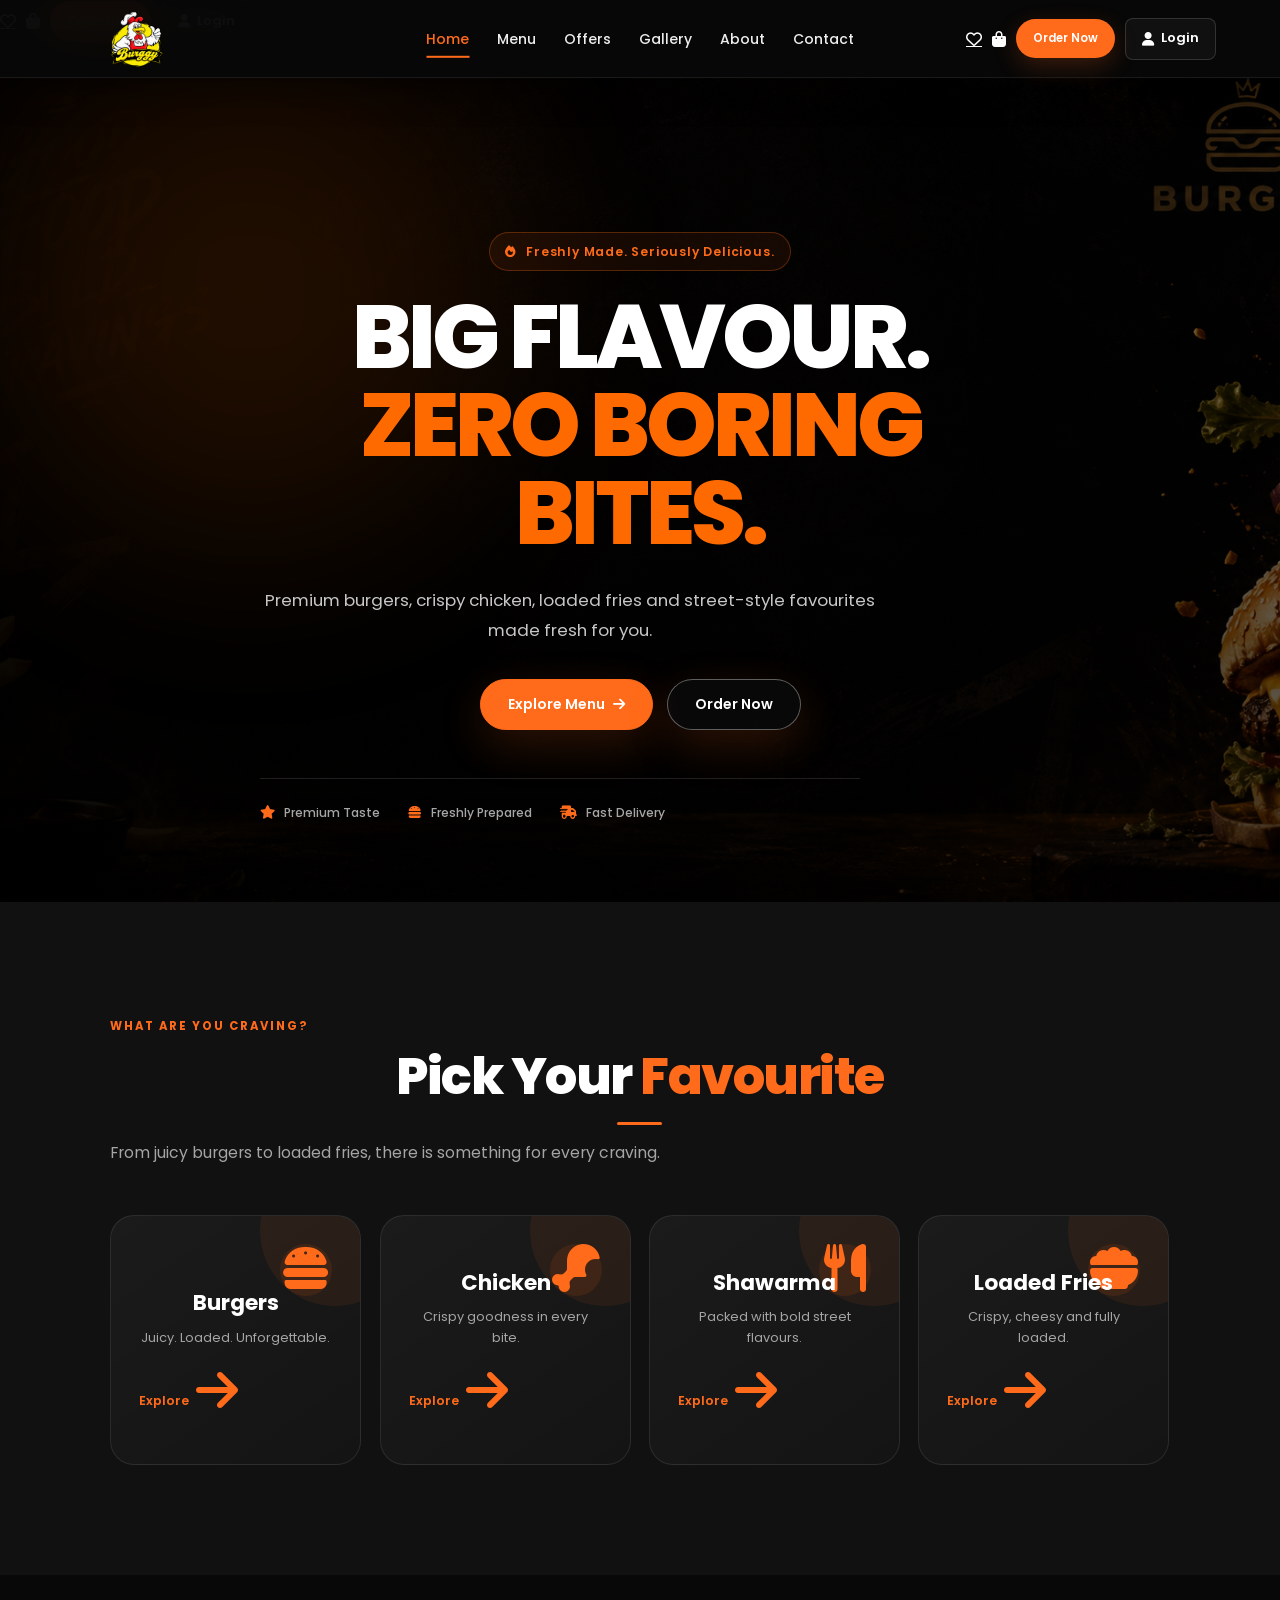
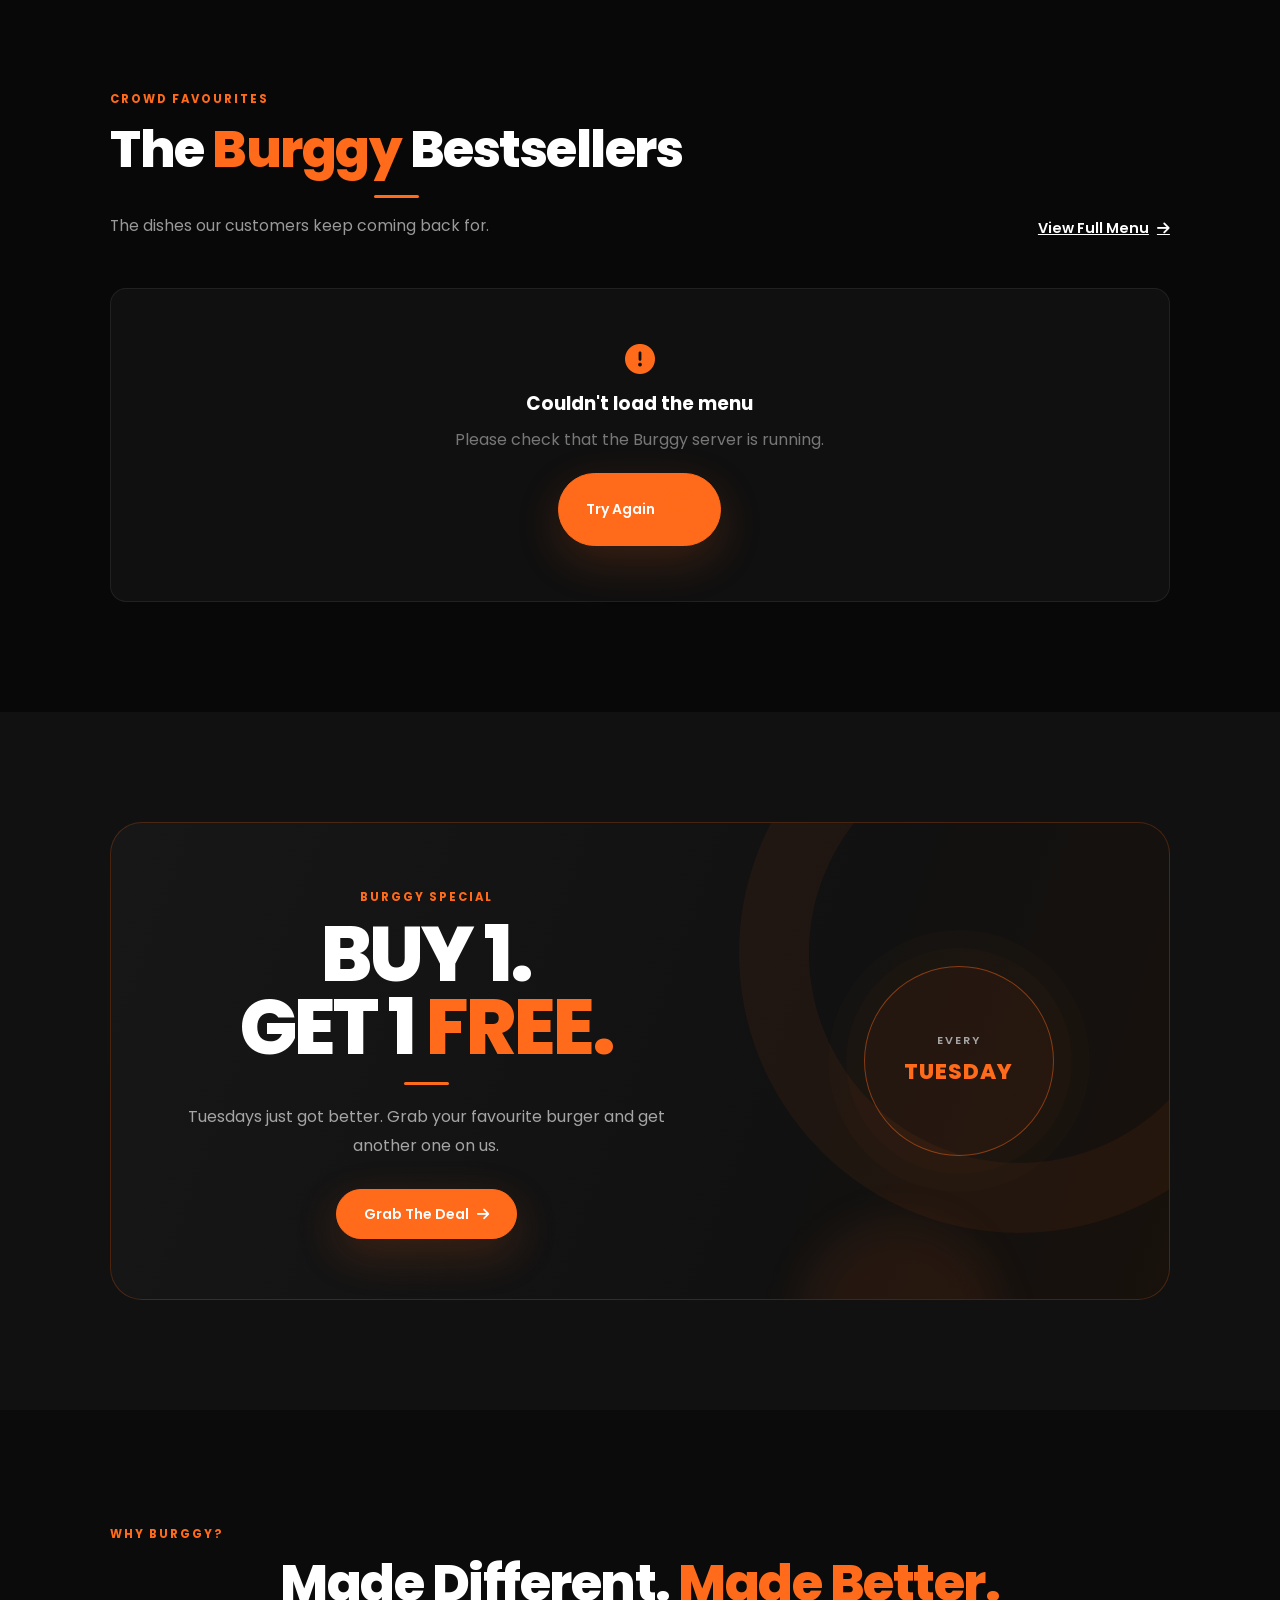
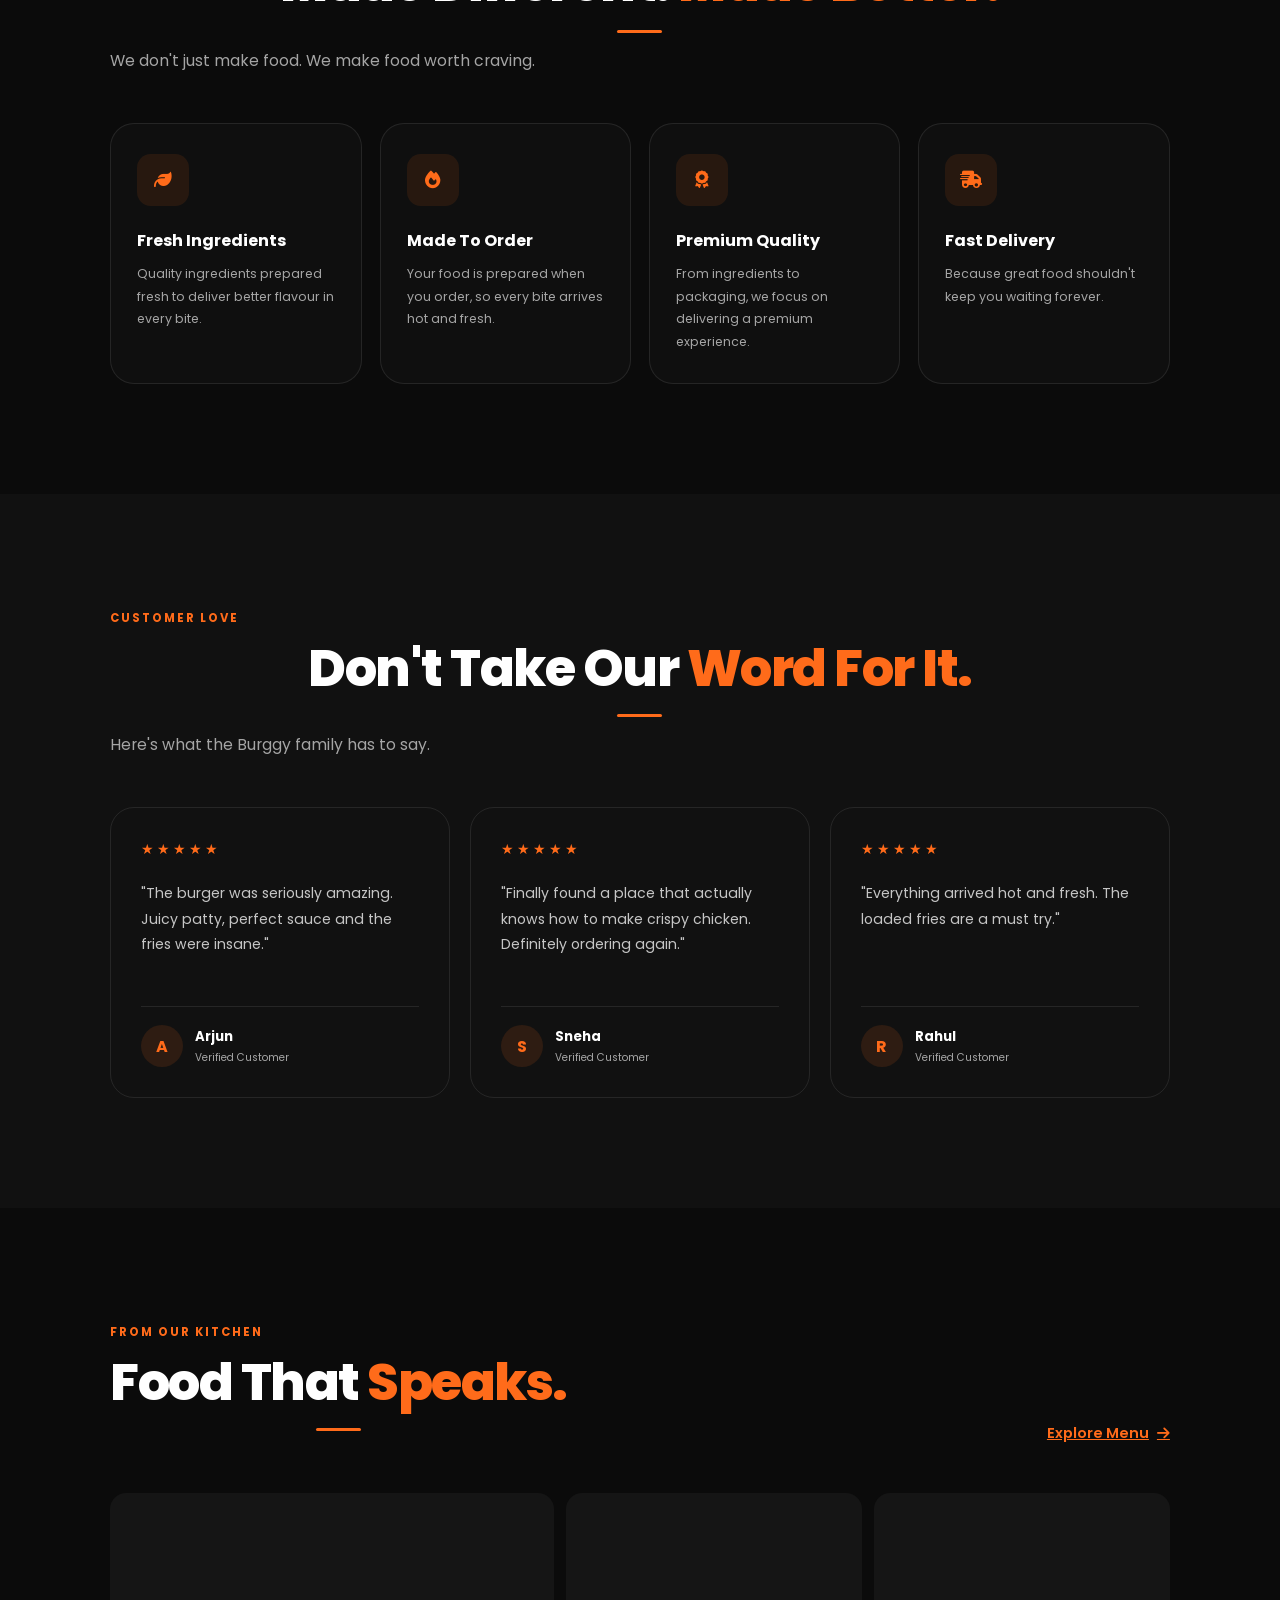
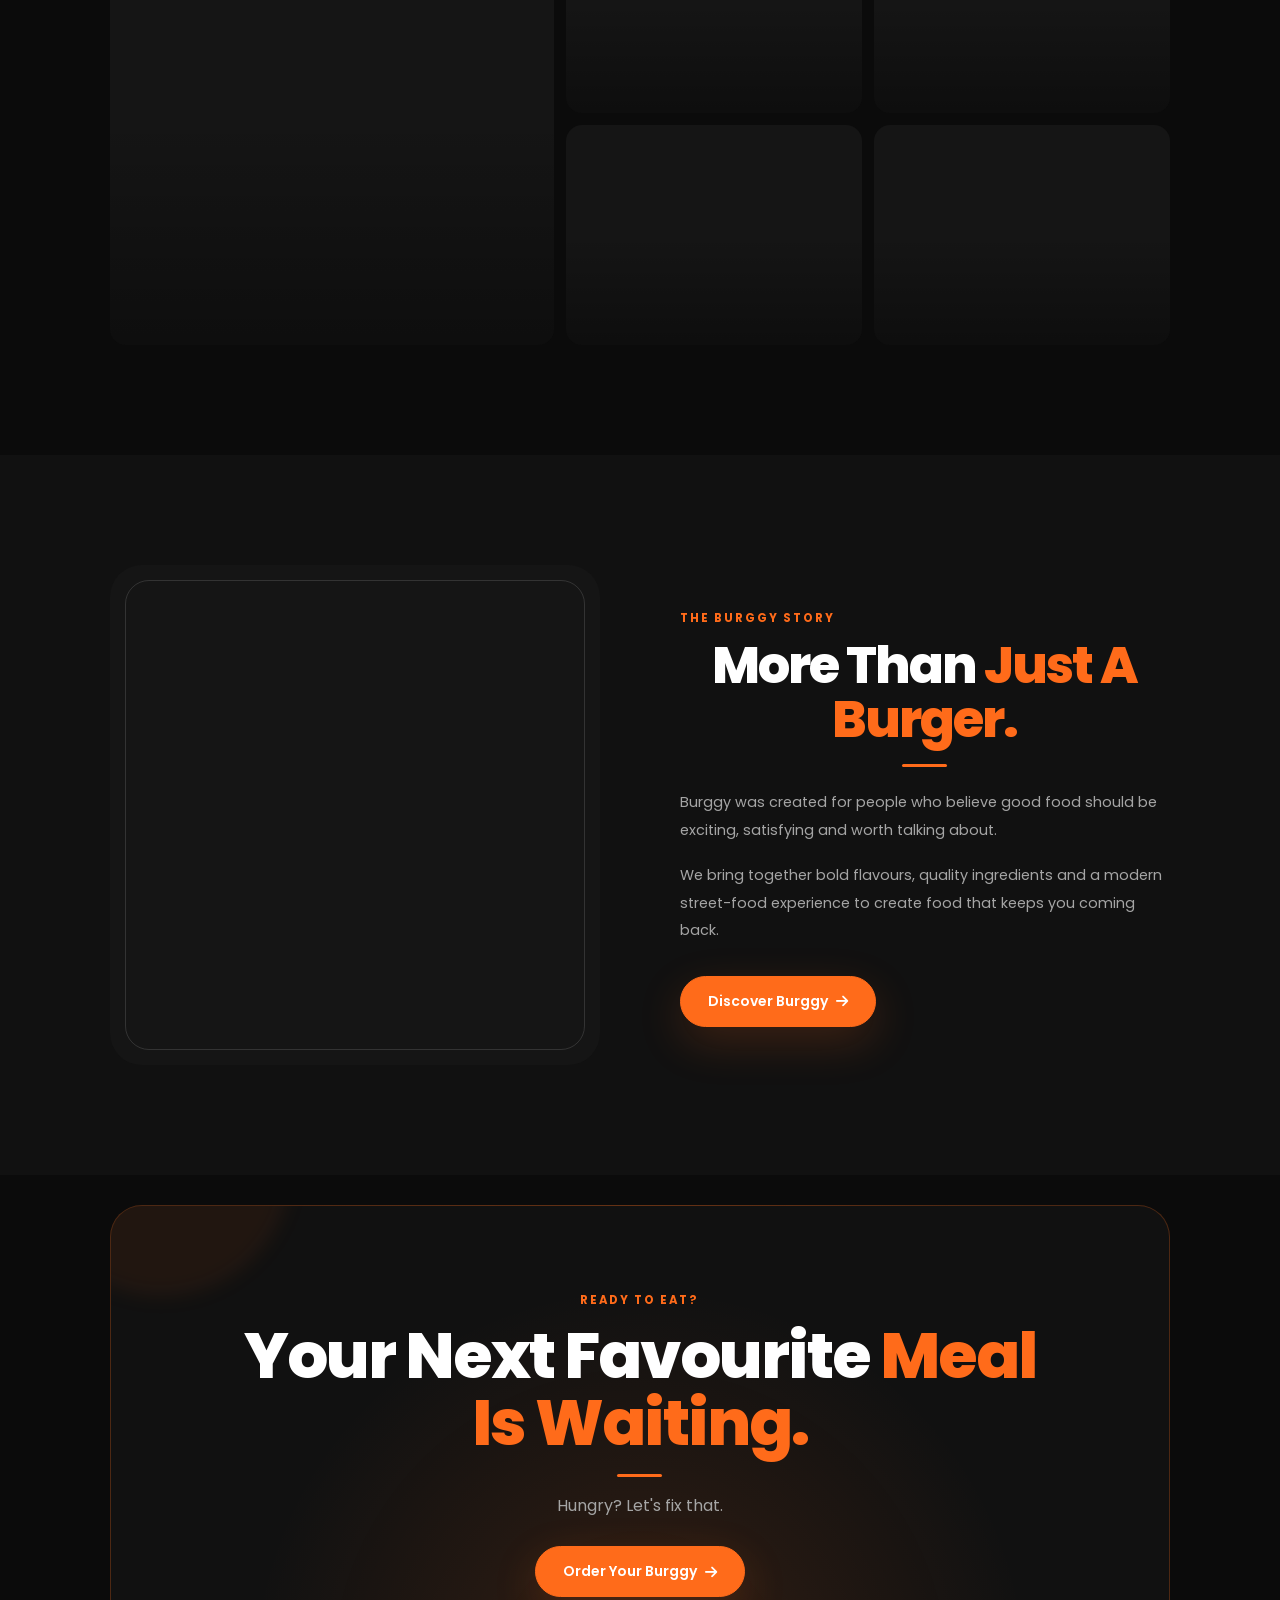
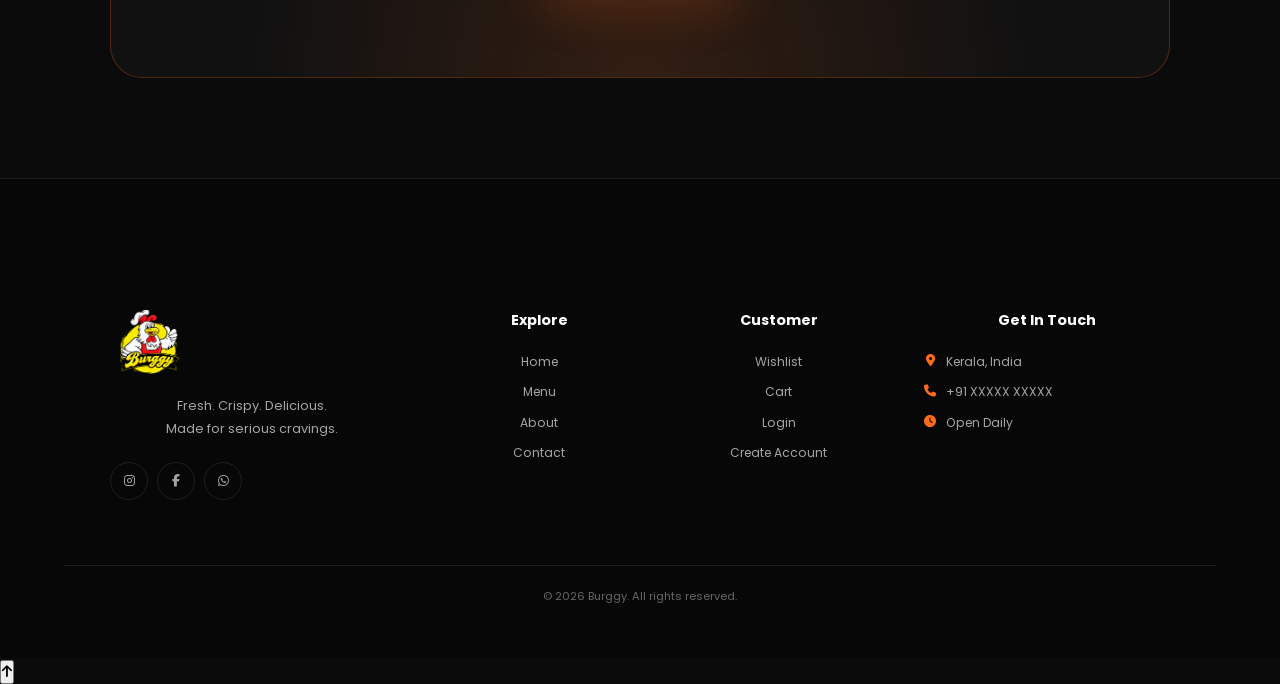
==== commit 67ad5c20: "Update index.html" ====
--- a/index.html
+++ b/index.html
@@ -173,26 +173,180 @@
 <body>
 
 
-    <!-- =====================================================
-         NAVBAR
-    ====================================================== -->
-
-    <header class="navbar">
-
-        <div class="container nav-container">
-
-
-            <!-- LOGO -->
-
-            <a href="index.html" class="logo">
-
-                <img
-                    src="images/burggylogo.png"
-                    alt="Burggy Logo">
-
+   <!-- =====================================================
+     NAVBAR
+====================================================== -->
+
+<header class="navbar">
+
+    <div class="container nav-container">
+
+        <!-- LOGO -->
+        <a href="index.html" class="logo">
+            <img
+                src="images/burggylogo.png"
+                alt="Burggy Logo">
+        </a>
+
+
+        <!-- DESKTOP NAVIGATION -->
+        <nav class="nav-links">
+
+            <a href="index.html" class="active">
+                Home
             </a>
 
-
+            <a href="menu.html">
+                Menu
+            </a>
+
+            <a href="#">
+                Offers
+            </a>
+
+            <a href="#">
+                Gallery
+            </a>
+
+            <a href="about.html">
+                About
+            </a>
+
+            <a href="contact.html">
+                Contact
+            </a>
+
+        </nav>
+
+
+        <!-- DESKTOP NAV ACTIONS -->
+        <div class="nav-actions">
+
+            <a
+                href="wishlist.html"
+                class="nav-icon"
+                aria-label="Wishlist">
+
+                <i class="fa-regular fa-heart"></i>
+
+            </a>
+
+
+            <a
+                href="cart.html"
+                class="nav-icon"
+                aria-label="Shopping Cart">
+
+                <i class="fa-solid fa-bag-shopping"></i>
+
+            </a>
+
+
+            <a
+                href="menu.html"
+                class="btn btn-small">
+
+                Order Now
+
+            </a>
+
+
+            <a
+                href="login.html"
+                class="nav-login">
+
+                <i class="fa-solid fa-user"></i>
+
+                <span>Login</span>
+
+            </a>
+
+        </div>
+
+
+        <!-- MOBILE MENU BUTTON -->
+        <button
+            class="mobile-menu-btn"
+            id="mobileMenuBtn"
+            type="button"
+            aria-label="Open menu"
+            aria-expanded="false">
+
+            <span></span>
+            <span></span>
+            <span></span>
+
+        </button>
+
+    </div>
+
+
+    <!-- MOBILE NAVIGATION -->
+    <div class="mobile-nav" id="mobileNav">
+
+        <a href="index.html" class="active">
+            <i class="fa-solid fa-house"></i>
+            <span>Home</span>
+        </a>
+
+        <a href="menu.html">
+            <i class="fa-solid fa-utensils"></i>
+            <span>Menu</span>
+        </a>
+
+        <a href="#">
+            <i class="fa-solid fa-tag"></i>
+            <span>Offers</span>
+        </a>
+
+        <a href="#">
+            <i class="fa-solid fa-images"></i>
+            <span>Gallery</span>
+        </a>
+
+        <a href="about.html">
+            <i class="fa-solid fa-circle-info"></i>
+            <span>About</span>
+        </a>
+
+        <a href="contact.html">
+            <i class="fa-solid fa-phone"></i>
+            <span>Contact</span>
+        </a>
+
+
+        <div class="mobile-nav-divider"></div>
+
+
+        <a href="wishlist.html">
+            <i class="fa-regular fa-heart"></i>
+            <span>Wishlist</span>
+        </a>
+
+        <a href="cart.html">
+            <i class="fa-solid fa-bag-shopping"></i>
+            <span>Cart</span>
+        </a>
+
+        <a href="login.html">
+            <i class="fa-solid fa-user"></i>
+            <span>Login</span>
+        </a>
+
+
+        <a
+            href="menu.html"
+            class="mobile-order-btn">
+
+            <i class="fa-solid fa-burger"></i>
+
+            <span>Order Now</span>
+
+        </a>
+
+    </div>
+
+</header>
             <!-- NAVIGATION -->
 
             <nav class="nav-links">
@@ -270,119 +424,103 @@
 
 
     <!-- =====================================================
-         HERO SECTION
-    ====================================================== -->
-
-    <section class="hero">
-
-        <div class="hero-overlay"></div>
-
-
-        <div class="container hero-content">
-
-
-            <span class="hero-tag">
-
-                <i class="fa-solid fa-fire"></i>
-
-                Freshly Made. Seriously Delicious.
-
+     HERO SECTION
+====================================================== -->
+
+<section
+    class="hero"
+    style="
+        background-image:
+            linear-gradient(
+                90deg,
+                rgba(0,0,0,0.92) 0%,
+                rgba(0,0,0,0.72) 45%,
+                rgba(0,0,0,0.35) 100%
+            ),
+            url('images/burggy-bg.jpg');
+    "
+>
+
+    <div class="hero-overlay"></div>
+
+    <div class="container hero-content">
+
+        <span class="hero-tag">
+            <i class="fa-solid fa-fire"></i>
+            Freshly Made. Seriously Delicious.
+        </span>
+
+        <h1>
+            BIG FLAVOUR.
+            <br>
+            <span>
+                ZERO BORING BITES.
             </span>
-
-
-            <h1>
-
-                BIG FLAVOUR.
-
-                <br>
+        </h1>
+
+        <p>
+            Premium burgers, crispy chicken, loaded fries
+            and street-style favourites made fresh for you.
+        </p>
+
+        <div class="hero-buttons">
+
+            <a
+                href="menu.html"
+                class="btn"
+            >
+                Explore Menu
+                <i class="fa-solid fa-arrow-right"></i>
+            </a>
+
+            <a
+                href="menu.html"
+                class="btn btn-outline"
+            >
+                Order Now
+            </a>
+
+        </div>
+
+        <!-- TRUST -->
+
+        <div class="hero-trust">
+
+            <div class="trust-item">
+
+                <i class="fa-solid fa-star"></i>
 
                 <span>
-                    ZERO BORING BITES.
+                    Premium Taste
                 </span>
 
-            </h1>
-
-
-            <p>
-
-                Premium burgers, crispy chicken, loaded fries
-                and street-style favourites made fresh for you.
-
-            </p>
-
-
-            <div class="hero-buttons">
-
-
-                <a
-                    href="menu.html"
-                    class="btn">
-
-                    Explore Menu
-
-                    <i class="fa-solid fa-arrow-right"></i>
-
-                </a>
-
-
-                <a
-                    href="menu.html"
-                    class="btn btn-outline">
-
-                    Order Now
-
-                </a>
-
-
-            </div>
-
-
-            <!-- TRUST -->
-
-            <div class="hero-trust">
-
-
-                <div class="trust-item">
-
-                    <i class="fa-solid fa-star"></i>
-
-                    <span>
-                        Premium Taste
-                    </span>
-
-                </div>
-
-
-                <div class="trust-item">
-
-                    <i class="fa-solid fa-burger"></i>
-
-                    <span>
-                        Freshly Prepared
-                    </span>
-
-                </div>
-
-
-                <div class="trust-item">
-
-                    <i class="fa-solid fa-truck-fast"></i>
-
-                    <span>
-                        Fast Delivery
-                    </span>
-
-                </div>
-
-
-            </div>
-
+            </div>
+
+            <div class="trust-item">
+
+                <i class="fa-solid fa-burger"></i>
+
+                <span>
+                    Freshly Prepared
+                </span>
+
+            </div>
+
+            <div class="trust-item">
+
+                <i class="fa-solid fa-truck-fast"></i>
+
+                <span>
+                    Fast Delivery
+                </span>
+
+            </div>
 
         </div>
 
-    </section>
-
-
+    </div>
+
+</section>
 
     <!-- =====================================================
          CATEGORY SECTION
--- a/css/responsive.css
+++ b/css/responsive.css
@@ -64,30 +64,165 @@
         width: min(92%, 760px);
     }
 
-    /* NAVBAR */
+    /* =====================================================
+       NAVBAR
+    ===================================================== */
 
     .navbar {
-        padding: 14px 4%;
-    }
-
-    .nav-links {
-        gap: 16px;
-    }
-
-    .nav-links a {
-        font-size: .82rem;
+        min-height: 72px;
+        padding: 12px 20px;
+
+        position: relative;
+        z-index: 10000;
+
+        background: rgba(5, 5, 5, .98) !important;
+
+        backdrop-filter: blur(18px);
+        -webkit-backdrop-filter: blur(18px);
+    }
+
+    /* Hide desktop navigation */
+
+    .navbar .nav-links {
+        display: none !important;
+    }
+
+    /* Hide desktop actions */
+
+    .navbar .nav-actions {
+        display: none !important;
     }
 
     .navbar > .btn {
-        padding: 10px 16px;
-        font-size: .78rem;
-    }
-
-
-    /* HERO */
+        display: none !important;
+    }
+
+    /* Logo */
+
+    .logo img {
+        max-width: 115px;
+    }
+
+    /* Mobile menu button */
+
+    .mobile-menu-btn {
+        display: flex !important;
+
+        align-items: center;
+        justify-content: center;
+
+        width: 44px;
+        height: 44px;
+
+        margin-left: auto;
+
+        background: rgba(255, 255, 255, .05);
+
+        border: 1px solid rgba(255, 255, 255, .15);
+        border-radius: 10px;
+
+        color: #ffffff;
+
+        font-size: 20px;
+
+        cursor: pointer;
+
+        transition: all .25s ease;
+    }
+
+    .mobile-menu-btn:hover {
+        color: #f28c28;
+        border-color: #f28c28;
+    }
+
+
+    /* =====================================================
+       MOBILE NAV PANEL
+    ===================================================== */
+
+    .mobile-nav {
+        display: none !important;
+
+        position: fixed;
+
+        top: 72px;
+        left: 0;
+        right: 0;
+
+        width: 100%;
+
+        padding: 15px 20px 20px;
+
+        background: rgba(7, 7, 7, .98);
+
+        border-top: 1px solid rgba(255, 255, 255, .08);
+        border-bottom: 1px solid rgba(255, 255, 255, .08);
+
+        box-shadow: 0 20px 45px rgba(0, 0, 0, .55);
+
+        z-index: 9999;
+    }
+
+    .mobile-nav.active {
+        display: block !important;
+    }
+
+    .mobile-nav a {
+        display: flex;
+
+        align-items: center;
+
+        width: 100%;
+
+        min-height: 48px;
+
+        padding: 12px 15px;
+
+        margin: 2px 0;
+
+        color: #ffffff;
+
+        text-decoration: none;
+
+        font-size: 15px;
+        font-weight: 600;
+
+        border-radius: 8px;
+
+        transition: all .25s ease;
+    }
+
+    .mobile-nav a:hover {
+        color: #f28c28;
+
+        background: rgba(242, 140, 40, .08);
+
+        padding-left: 20px;
+    }
+
+
+    /* =====================================================
+       HERO
+    ===================================================== */
 
     .hero {
         min-height: 680px;
+
+        background-image:
+            linear-gradient(
+                180deg,
+                rgba(0, 0, 0, .55),
+                rgba(0, 0, 0, .80)
+            ),
+            url("../images/burggy-bg.jpg") !important;
+
+        background-position: center center !important;
+
+        background-size: cover !important;
+
+        background-repeat: no-repeat !important;
+
+        background-attachment: scroll !important;
     }
 
     .hero-content {
@@ -96,6 +231,7 @@
 
     .hero h1 {
         font-size: clamp(3rem, 8vw, 4.8rem);
+        line-height: .98;
     }
 
     .hero-content > p {
@@ -107,14 +243,18 @@
     }
 
 
-    /* CATEGORIES */
+    /* =====================================================
+       CATEGORIES
+    ===================================================== */
 
     .category-grid {
         grid-template-columns: repeat(2, minmax(0, 1fr));
     }
 
 
-    /* FOOD */
+    /* =====================================================
+       FOOD
+    ===================================================== */
 
     .food-grid,
     #homeBestSellers {
@@ -126,7 +266,9 @@
     }
 
 
-    /* OFFER */
+    /* =====================================================
+       OFFER
+    ===================================================== */
 
     .offer {
         flex-direction: column;
@@ -145,7 +287,9 @@
     }
 
 
-    /* STORY */
+    /* =====================================================
+       STORY
+    ===================================================== */
 
     .story-grid {
         grid-template-columns: 1fr;
@@ -157,7 +301,9 @@
     }
 
 
-    /* GALLERY */
+    /* =====================================================
+       GALLERY
+    ===================================================== */
 
     .gallery-grid {
         grid-template-columns: 1fr 1fr;
@@ -170,14 +316,18 @@
     }
 
 
-    /* REVIEWS */
+    /* =====================================================
+       REVIEWS
+    ===================================================== */
 
     .review-grid {
         grid-template-columns: repeat(2, minmax(0, 1fr));
     }
 
 
-    /* FOOTER */
+    /* =====================================================
+       FOOTER
+    ===================================================== */
 
     .footer-grid {
         grid-template-columns: 1.5fr 1fr 1fr;
@@ -187,7 +337,7 @@
 
 
 /* =========================================================
-   MOBILE NAVIGATION
+   MOBILE
 ========================================================= */
 
 @media (max-width: 768px) {
@@ -195,38 +345,36 @@
     .navbar {
         min-height: 72px;
         padding: 12px 20px;
-
-        background:
-            rgba(5, 5, 5, .98) !important;
-
-        backdrop-filter: blur(18px);
-        -webkit-backdrop-filter: blur(18px);
     }
 
     .logo img {
         max-width: 115px;
     }
 
-    /*
-       Keep the existing navigation structure intact.
-       If your current JS creates a mobile menu,
-       these rules will work with it.
-    */
+    /* Make absolutely sure desktop nav stays hidden */
 
     .nav-links {
-        gap: 14px;
-    }
-
-    .nav-links a {
-        font-size: .78rem;
-    }
-
-    .navbar > .btn {
-        display: none;
-    }
-
-
-    /* HERO */
+        display: none !important;
+    }
+
+    .nav-actions {
+        display: none !important;
+    }
+
+    /* Mobile menu */
+
+    .mobile-menu-btn {
+        display: flex !important;
+    }
+
+    .mobile-nav {
+        top: 72px;
+    }
+
+
+    /* =====================================================
+       HERO BACKGROUND
+    ===================================================== */
 
     .hero {
         min-height: 650px;
@@ -234,11 +382,12 @@
         background:
             linear-gradient(
                 180deg,
-                rgba(0,0,0,.70),
-                rgba(0,0,0,.94)
+                rgba(0, 0, 0, .48),
+                rgba(0, 0, 0, .82)
             ),
-            url("../images/hero.jpg")
-            center/cover no-repeat !important;
+            url("../images/burggy-bg.jpg") center center / cover no-repeat !important;
+
+        background-attachment: scroll !important;
     }
 
     .hero-content {
@@ -274,7 +423,9 @@
     }
 
 
-    /* SECTION */
+    /* =====================================================
+       SECTIONS
+    ===================================================== */
 
     .section {
         padding: 80px 0;
@@ -294,7 +445,9 @@
     }
 
 
-    /* CATEGORY */
+    /* =====================================================
+       CATEGORY
+    ===================================================== */
 
     .category-grid {
         grid-template-columns: 1fr 1fr;
@@ -306,7 +459,9 @@
     }
 
 
-    /* BEST SELLERS */
+    /* =====================================================
+       BEST SELLERS
+    ===================================================== */
 
     .food-grid,
     #homeBestSellers {
@@ -344,7 +499,9 @@
     }
 
 
-    /* WHY */
+    /* =====================================================
+       WHY
+    ===================================================== */
 
     .why-grid {
         grid-template-columns: 1fr 1fr;
@@ -352,7 +509,9 @@
     }
 
 
-    /* REVIEWS */
+    /* =====================================================
+       REVIEWS
+    ===================================================== */
 
     .review-grid {
         grid-template-columns: 1fr 1fr;
@@ -364,7 +523,9 @@
     }
 
 
-    /* STORY */
+    /* =====================================================
+       STORY
+    ===================================================== */
 
     .story-image,
     .story-image img {
@@ -372,14 +533,18 @@
     }
 
 
-    /* CTA */
+    /* =====================================================
+       CTA
+    ===================================================== */
 
     .cta-box {
         padding: 65px 35px;
     }
 
 
-    /* FOOTER */
+    /* =====================================================
+       FOOTER
+    ===================================================== */
 
     .footer-grid {
         grid-template-columns: 1fr 1fr;
@@ -399,7 +564,9 @@
     }
 
 
-    /* NAVBAR */
+    /* =====================================================
+       NAVBAR
+    ===================================================== */
 
     .navbar {
         padding: 12px 16px;
@@ -409,19 +576,39 @@
         max-width: 105px;
     }
 
-    .nav-links {
-        gap: 10px;
-    }
-
-    .nav-links a {
-        font-size: .72rem;
-    }
-
-
-    /* HERO */
+    .mobile-menu-btn {
+        width: 42px;
+        height: 42px;
+    }
+
+    .mobile-nav {
+        top: 68px;
+
+        padding: 12px 16px 18px;
+    }
+
+    .mobile-nav a {
+        min-height: 46px;
+        font-size: 14px;
+    }
+
+
+    /* =====================================================
+       HERO
+    ===================================================== */
 
     .hero {
         min-height: 620px;
+
+        background:
+            linear-gradient(
+                180deg,
+                rgba(0, 0, 0, .42),
+                rgba(0, 0, 0, .82)
+            ),
+            url("../images/burggy-bg.jpg") center center / cover no-repeat !important;
+
+        background-attachment: scroll !important;
     }
 
     .hero h1 {
@@ -455,7 +642,9 @@
     }
 
 
-    /* SECTIONS */
+    /* =====================================================
+       SECTIONS
+    ===================================================== */
 
     .section {
         padding: 70px 0;
@@ -470,7 +659,9 @@
     }
 
 
-    /* CATEGORY */
+    /* =====================================================
+       CATEGORY
+    ===================================================== */
 
     .category-grid {
         grid-template-columns: 1fr 1fr;
@@ -482,7 +673,9 @@
     }
 
 
-    /* FOOD */
+    /* =====================================================
+       FOOD
+    ===================================================== */
 
     .food-grid,
     #homeBestSellers {
@@ -503,7 +696,9 @@
     }
 
 
-    /* OFFER */
+    /* =====================================================
+       OFFER
+    ===================================================== */
 
     .offer {
         padding: 40px 24px;
@@ -519,14 +714,18 @@
     }
 
 
-    /* WHY */
+    /* =====================================================
+       WHY
+    ===================================================== */
 
     .why-grid {
         grid-template-columns: 1fr;
     }
 
 
-    /* REVIEWS */
+    /* =====================================================
+       REVIEWS
+    ===================================================== */
 
     .review-grid {
         grid-template-columns: 1fr;
@@ -537,7 +736,9 @@
     }
 
 
-    /* GALLERY */
+    /* =====================================================
+       GALLERY
+    ===================================================== */
 
     .gallery-grid {
         grid-template-columns: 1fr;
@@ -549,7 +750,9 @@
     }
 
 
-    /* STORY */
+    /* =====================================================
+       STORY
+    ===================================================== */
 
     .story-image,
     .story-image img {
@@ -557,14 +760,18 @@
     }
 
 
-    /* CTA */
+    /* =====================================================
+       CTA
+    ===================================================== */
 
     .cta-box {
         padding: 60px 22px;
     }
 
 
-    /* FOOTER */
+    /* =====================================================
+       FOOTER
+    ===================================================== */
 
     .footer-grid {
         grid-template-columns: 1fr;
@@ -608,4 +815,4 @@
     .offer-content h2 {
         font-size: 2.5rem;
     }
-}+}
